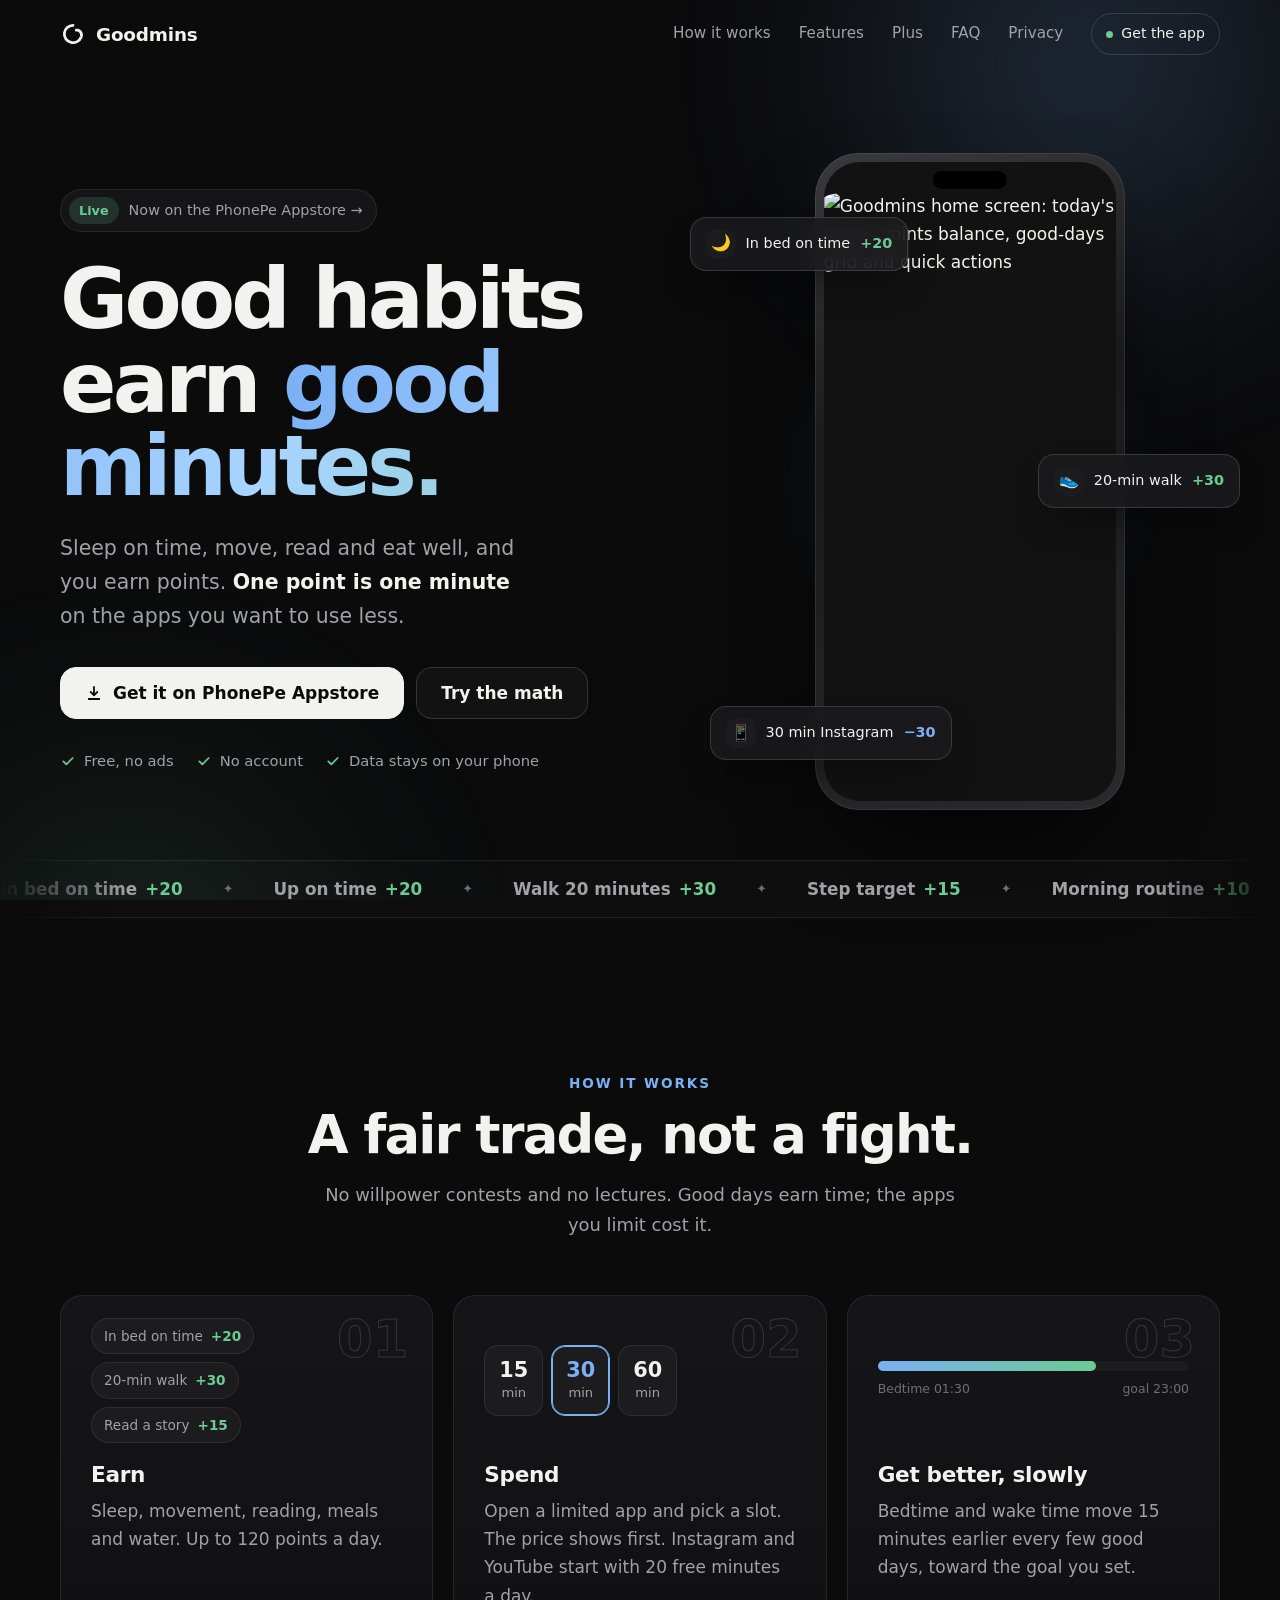
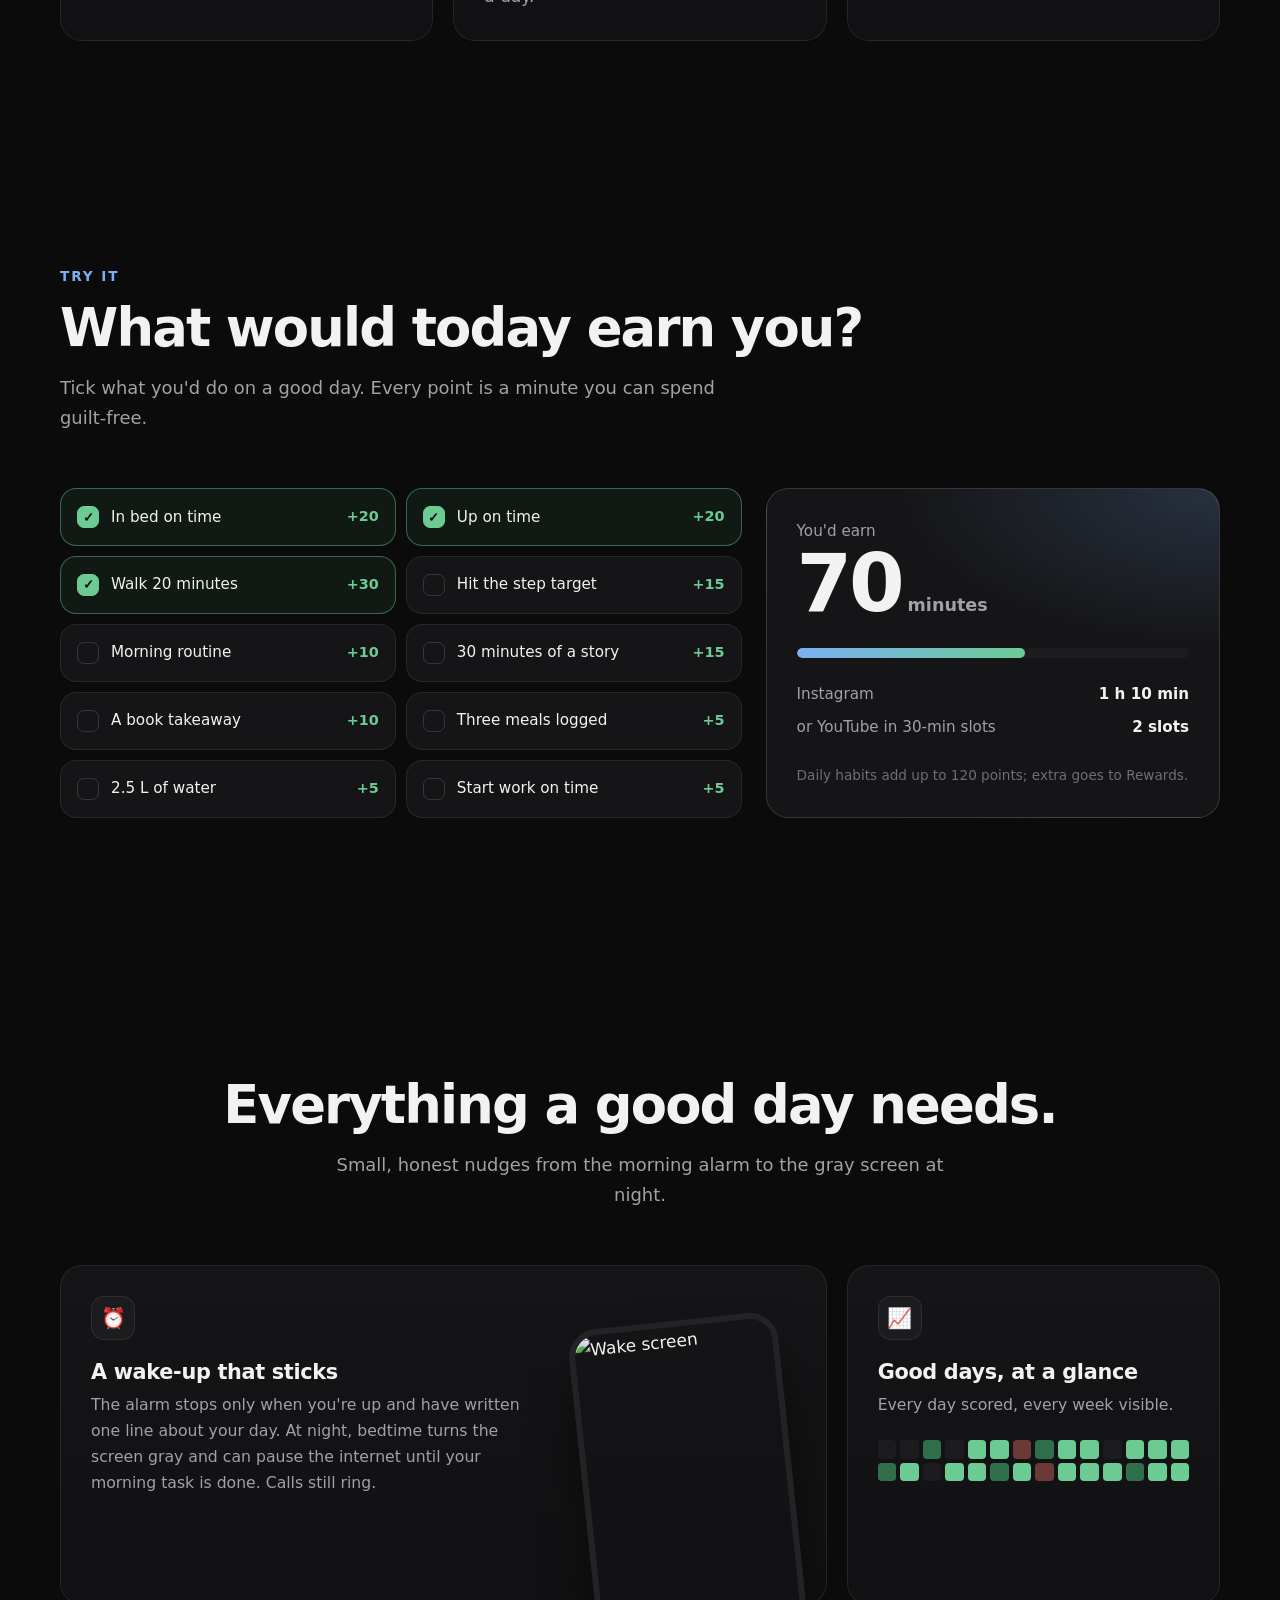
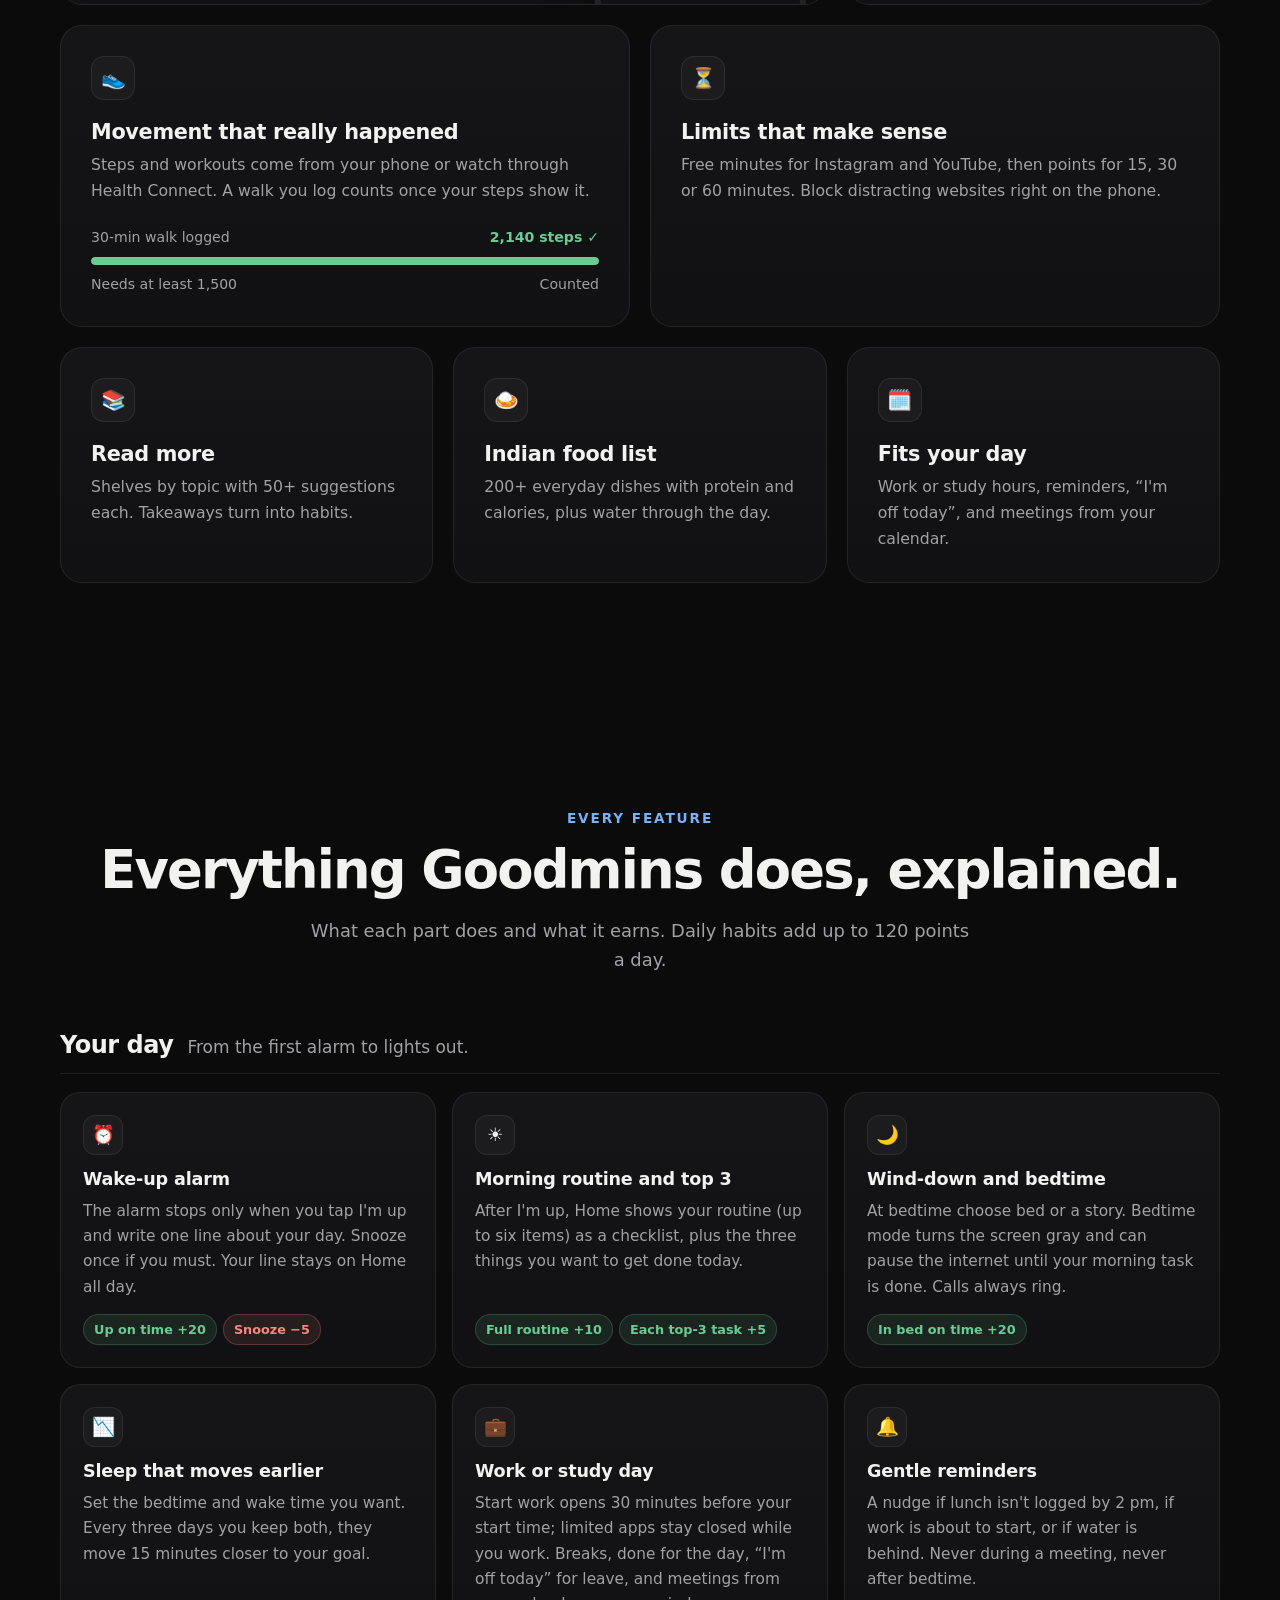
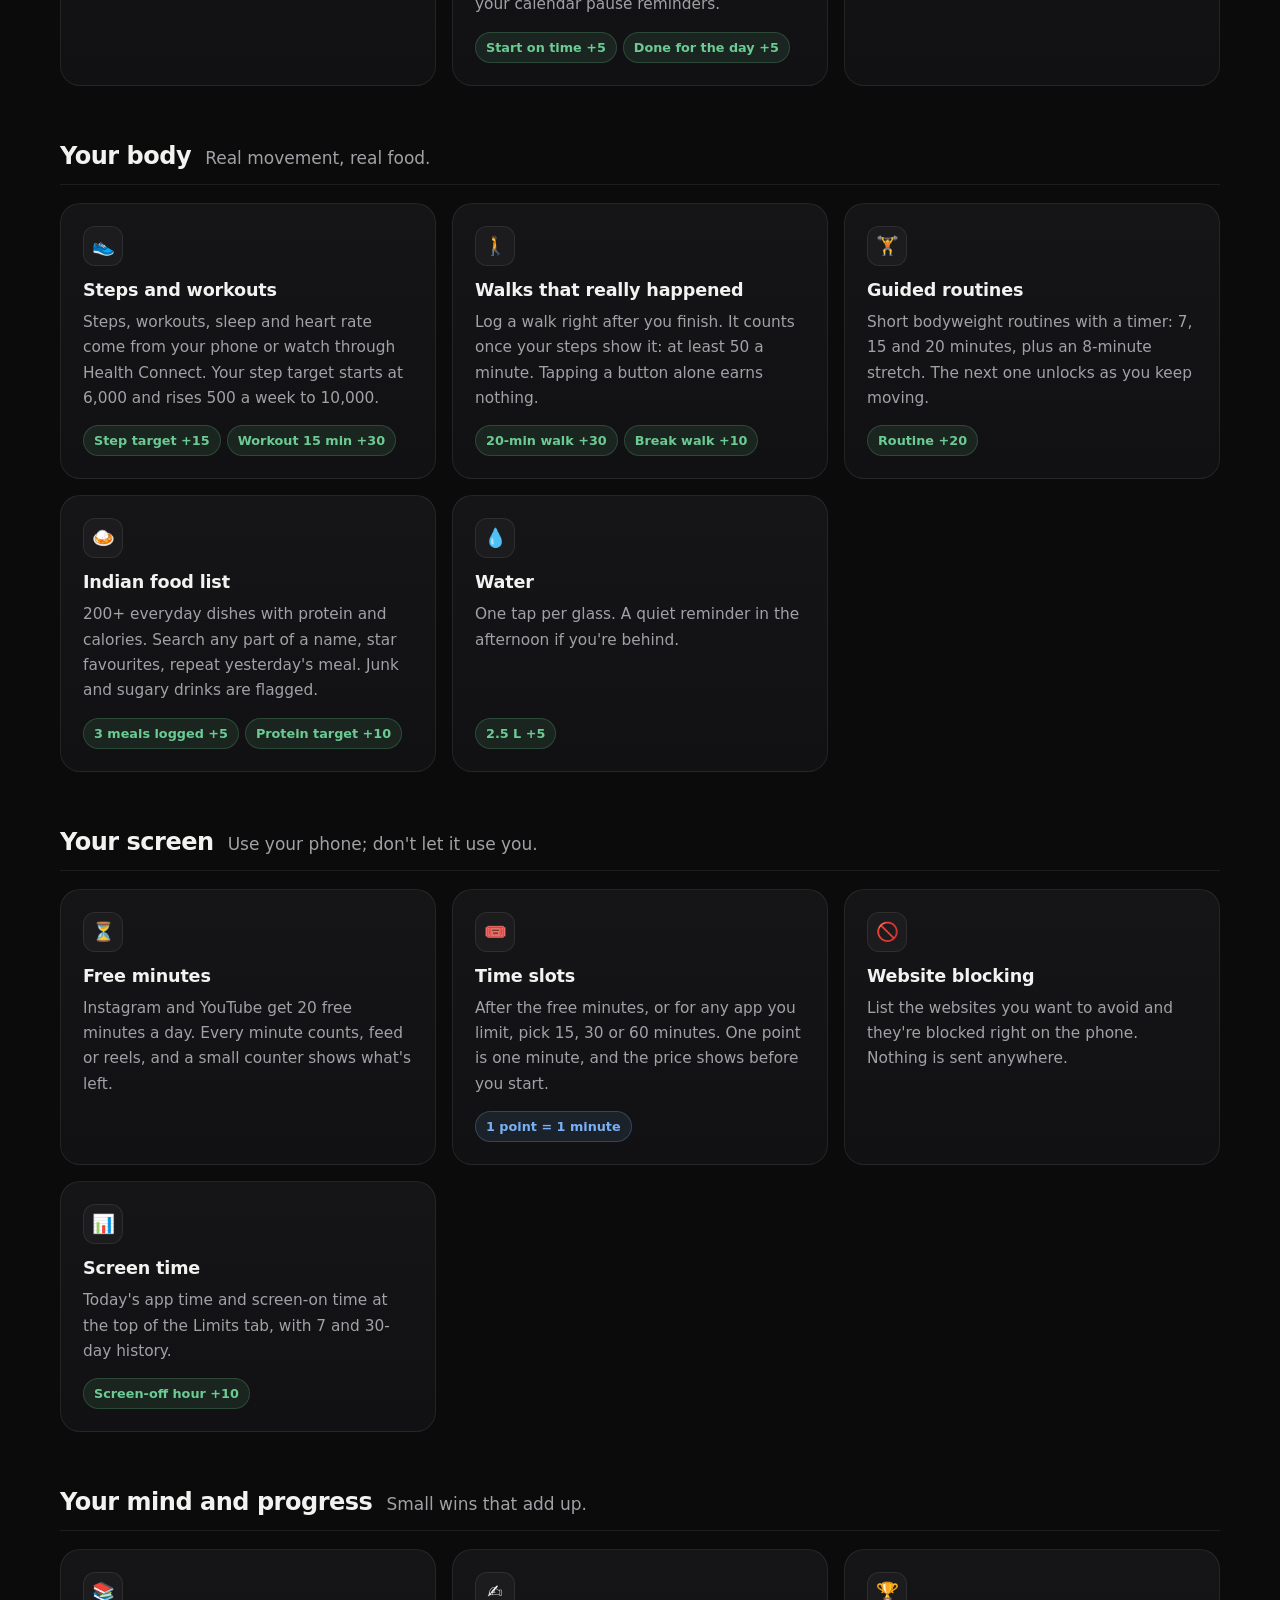
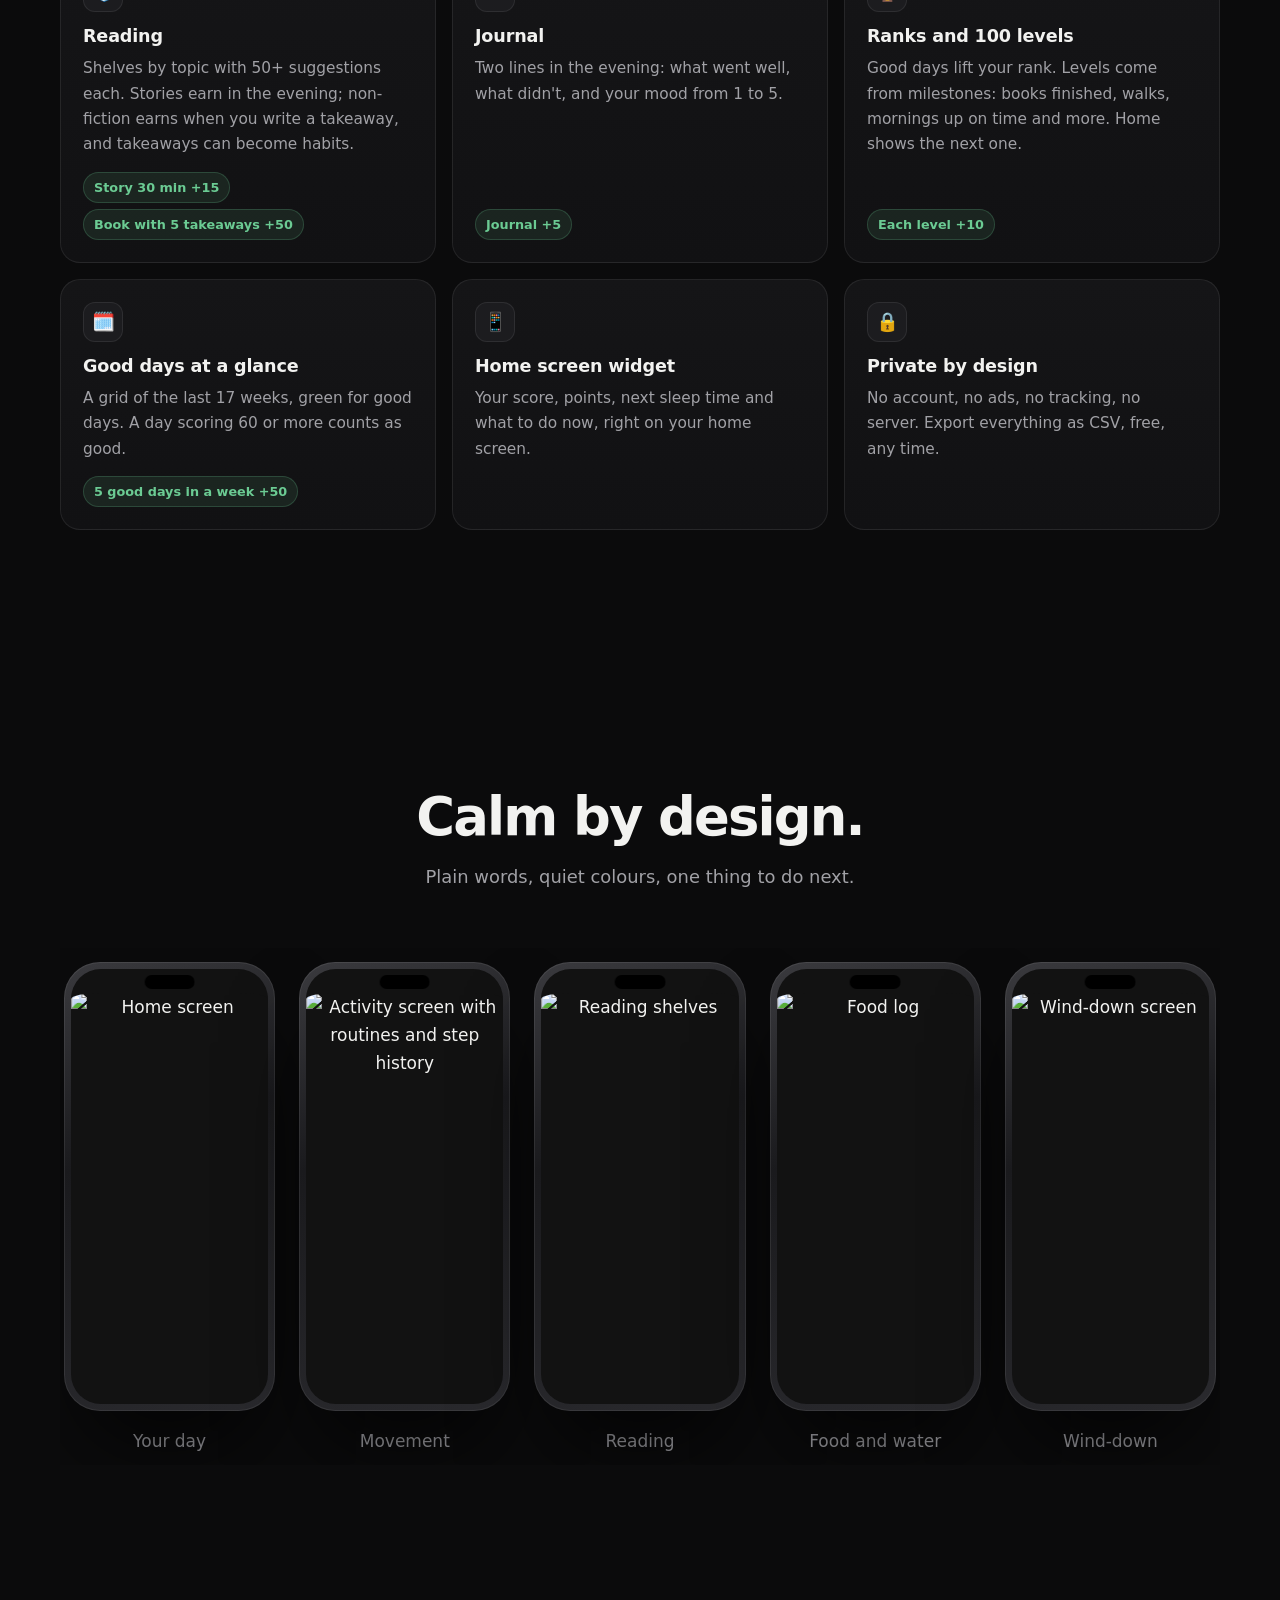
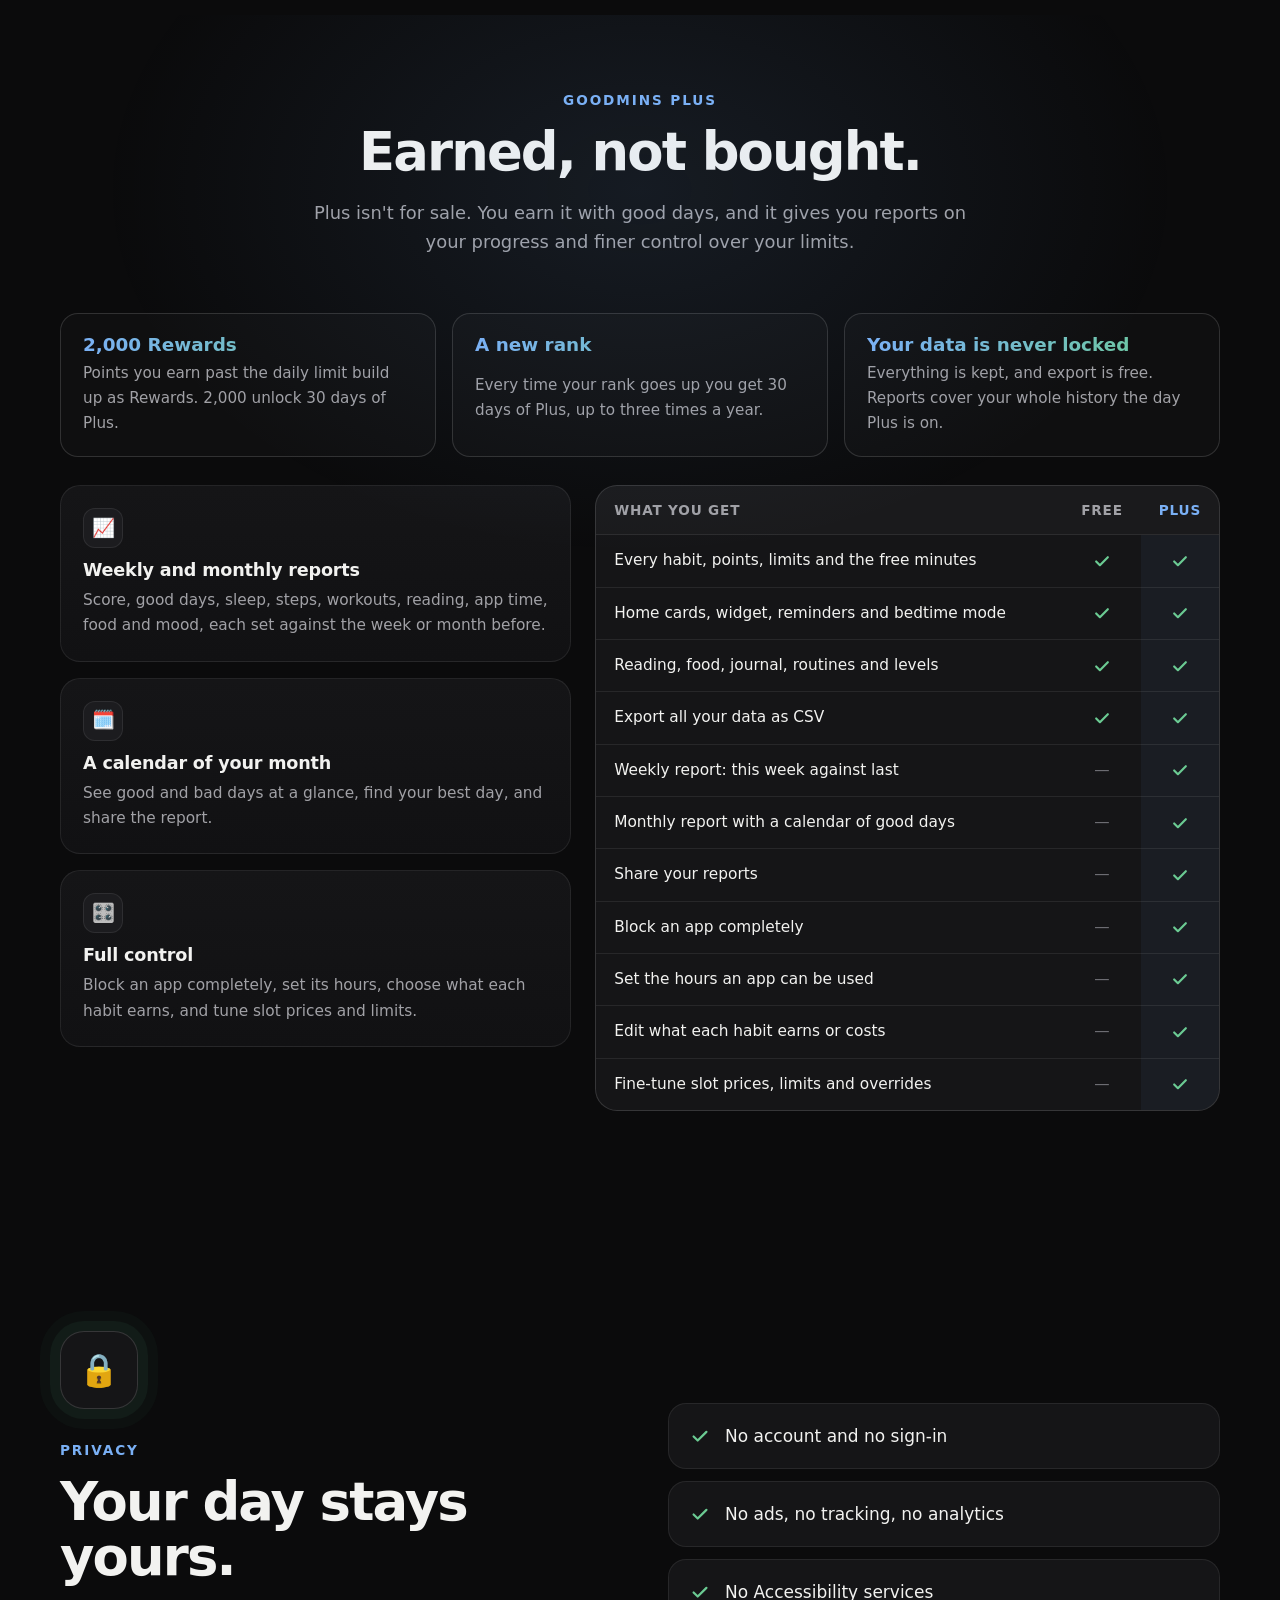
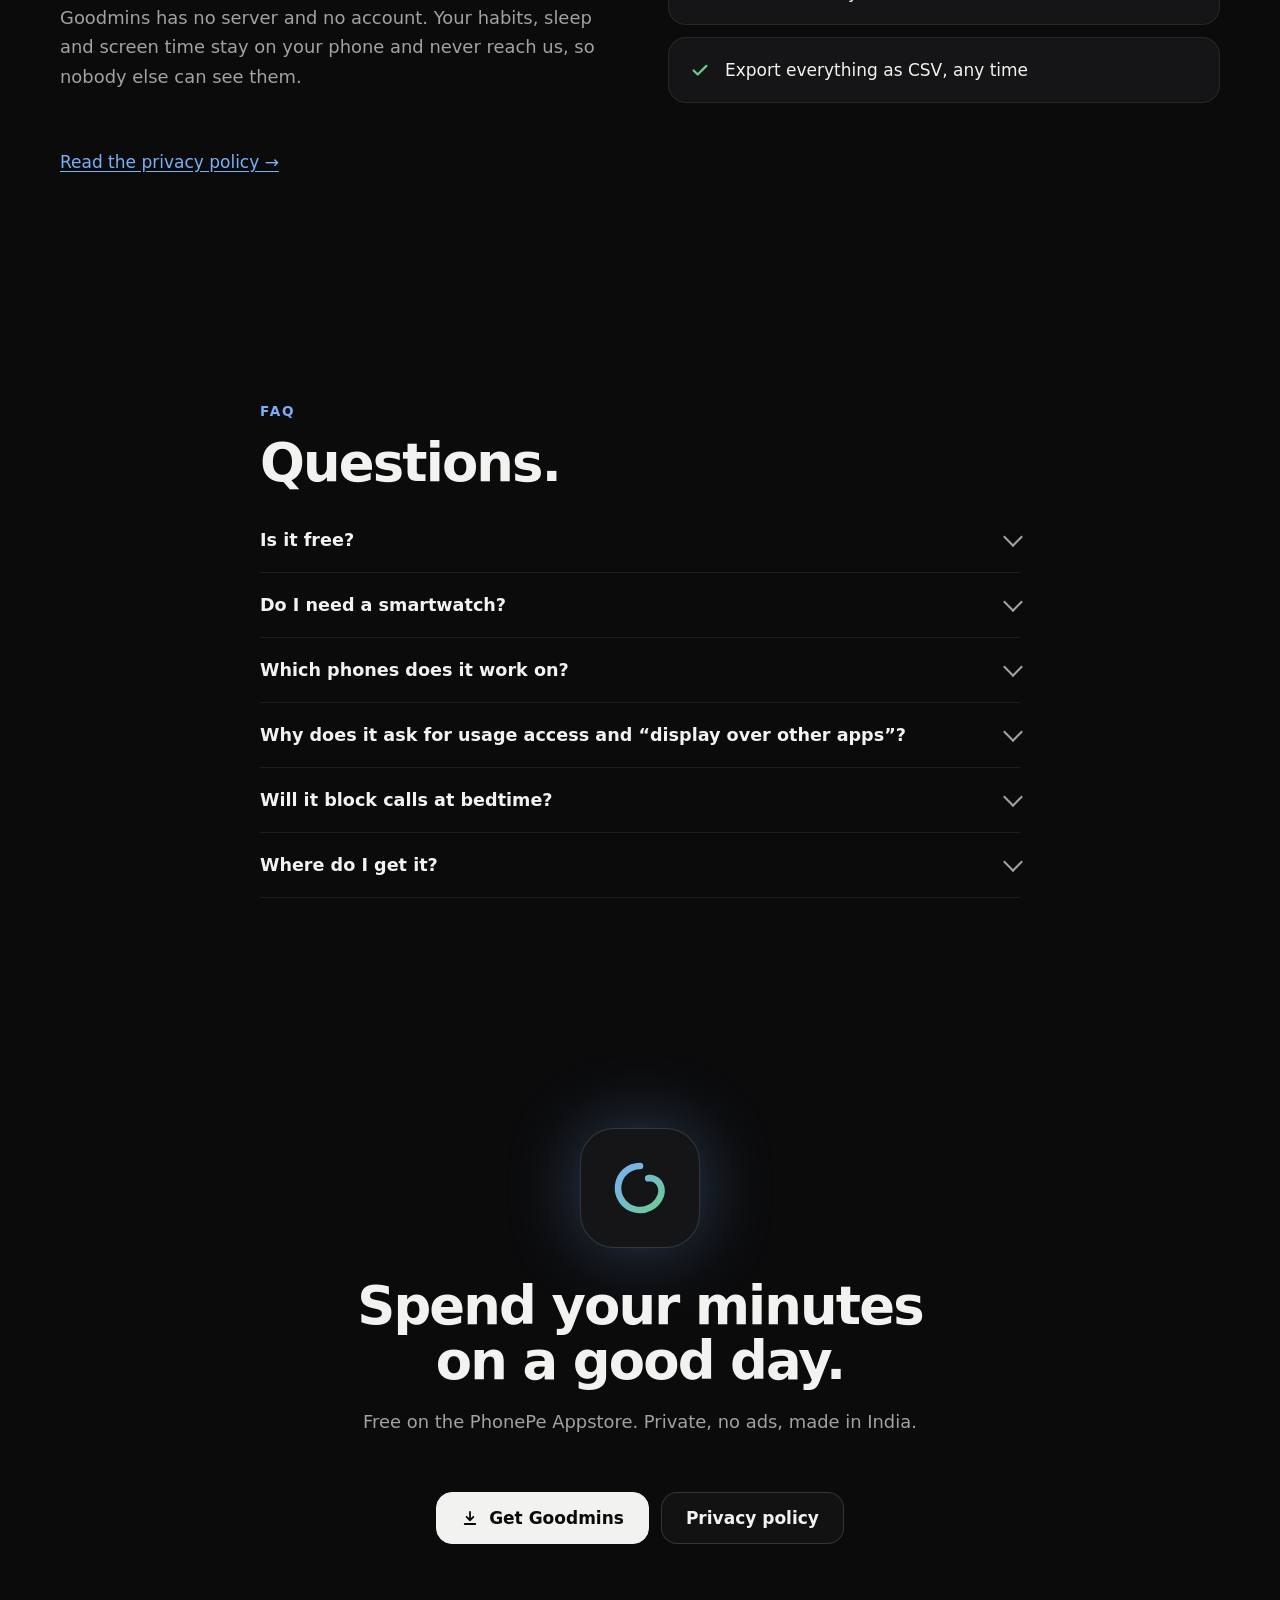
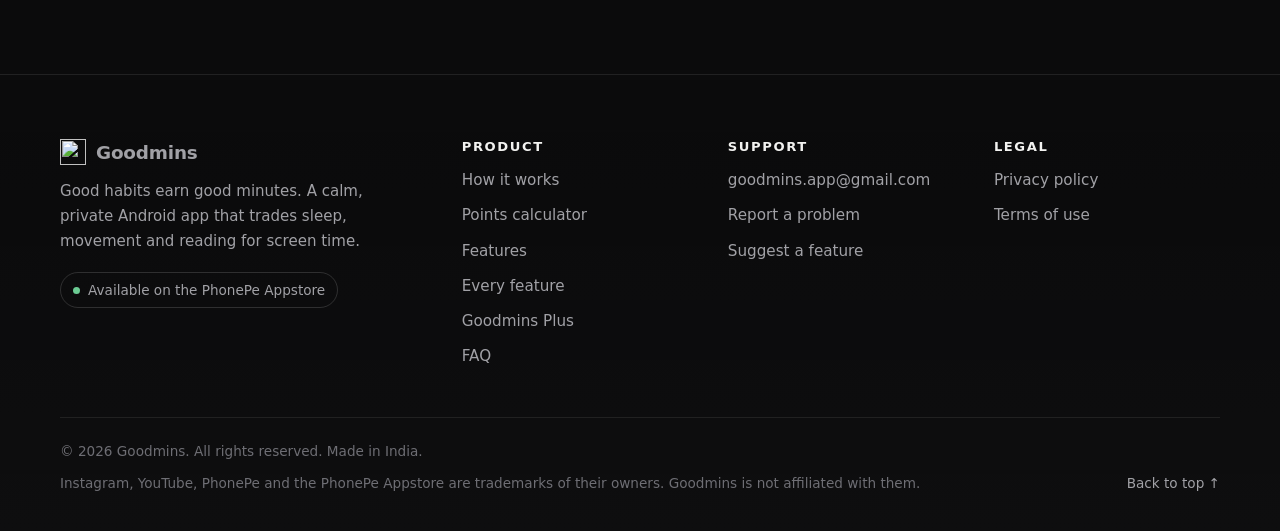
==== index.html @ e475d8b8 "Goodmins website: pages, styles, script and icons" ====
<!doctype html>
<html lang="en">
<head>
<meta charset="utf-8">
<meta name="viewport" content="width=device-width, initial-scale=1">
<title>Goodmins: good habits earn screen time</title>
<meta name="description" content="Sleep on time, move, read and eat well to earn points. One point is one minute on the apps you want to use less. Private, no ads, made in India.">
<meta name="theme-color" content="#0b0b0c">
<link rel="icon" href="favicon.svg" type="image/svg+xml">
<link rel="icon" href="icon.png" type="image/png">
<link rel="apple-touch-icon" href="icon.png">
<meta property="og:type" content="website">
<meta property="og:title" content="Goodmins: good habits earn screen time">
<meta property="og:description" content="Sleep, move, read: 1 point = 1 minute of the apps you want to use less. Private, no ads.">
<meta property="og:url" content="https://goodmins.github.io/">
<meta property="og:image" content="https://goodmins.github.io/img/og.png">
<meta name="twitter:card" content="summary_large_image">
<link rel="preload" href="fonts/inter-latin.woff2" as="font" type="font/woff2" crossorigin>
<link rel="stylesheet" href="fonts/fonts.css">
<link rel="stylesheet" href="style.css">
<script>document.documentElement.classList.add('js')</script>
</head>
<body>
<div class="aurora" aria-hidden="true"></div>

<header class="top" id="top">
  <div class="wrap">
    <a class="brand" href="./" aria-label="Goodmins home">
      <svg class="draw" width="26" height="26" viewBox="0 0 24 24" aria-hidden="true"><path d="M12,4A8,8 0 1,0 19.5175,14.7362L19.626,14.404L19.711,14.066L19.773,13.723L19.811,13.377L19.825,13.030L19.816,12.684L19.783,12.340L19.726,12.000L19.646,11.666L19.543,11.340L19.417,11.023L19.271,10.718L19.103,10.425L18.916,10.147L18.710,9.884L18.487,9.639L18.247,9.413L17.992,9.206L17.724,9.020L17.444,8.857L17.153,8.717L16.854,8.601L16.548,8.510L16.237,8.444L15.923,8.405L15.608,8.392L15.294,8.405L14.983,8.446" fill="none" stroke="currentColor" stroke-width="2.6" stroke-linecap="round" stroke-linejoin="round"/></svg>
      Goodmins
    </a>
    <nav aria-label="Sections">
      <a class="opt" href="#how">How it works</a>
      <a class="opt" href="#features">Features</a>
      <a class="opt" href="#plus">Plus</a>
      <a class="opt" href="#faq">FAQ</a>
      <a href="privacy.html">Privacy</a>
      <a class="pill" href="https://www.phonepeappstore.com/apps/productivity/goodmins/app.goodmins/?page=details&amp;id=app.goodmins" target="_blank" rel="noopener"><span class="dot"></span>Get the app</a>
    </nav>
  </div>
</header>

<main>
<section class="hero" aria-labelledby="hero-title">
  <div class="wrap">
    <div>
      <a class="badge reveal" href="https://www.phonepeappstore.com/apps/productivity/goodmins/app.goodmins/?page=details&amp;id=app.goodmins" target="_blank" rel="noopener"><b>Live</b> Now on the PhonePe Appstore →</a>
      <h1 id="hero-title" class="reveal" style="--i:1">Good habits earn <span class="grad">good minutes.</span></h1>
      <p class="lead reveal" style="--i:2">Sleep on time, move, read and eat well, and you earn points. <strong>One point is one minute</strong> on the apps you want to use less.</p>
      <div class="cta reveal" style="--i:3">
        <a class="btn primary" href="https://www.phonepeappstore.com/apps/productivity/goodmins/app.goodmins/?page=details&amp;id=app.goodmins" target="_blank" rel="noopener"><svg viewBox="0 0 24 24" width="18" height="18" fill="none" stroke="currentColor" stroke-width="2.4" stroke-linecap="round" stroke-linejoin="round" aria-hidden="true"><path d="M12 4v11m0 0l-4.5-4.5M12 15l4.5-4.5M5 20h14"/></svg>Get it on PhonePe Appstore</a>
        <a class="btn" href="#calc">Try the math</a>
      </div>
      <ul class="trust reveal" style="--i:4">
        <li><svg viewBox="0 0 24 24" fill="none" stroke="currentColor" stroke-width="2.6" stroke-linecap="round" stroke-linejoin="round" aria-hidden="true"><path d="M5 12.5l4.5 4.5L19 7.5"/></svg>Free, no ads</li>
        <li><svg viewBox="0 0 24 24" fill="none" stroke="currentColor" stroke-width="2.6" stroke-linecap="round" stroke-linejoin="round" aria-hidden="true"><path d="M5 12.5l4.5 4.5L19 7.5"/></svg>No account</li>
        <li><svg viewBox="0 0 24 24" fill="none" stroke="currentColor" stroke-width="2.6" stroke-linecap="round" stroke-linejoin="round" aria-hidden="true"><path d="M5 12.5l4.5 4.5L19 7.5"/></svg>Data stays on your phone</li>
      </ul>
    </div>
    <div class="stage reveal" style="--i:2">
      <div class="phone" id="tilt"><img src="img/home.webp" width="600" height="1251" alt="Goodmins home screen: today's score, points balance, good-days grid and quick actions" fetchpriority="high"></div>
      <div class="float f1" aria-hidden="true"><i>🌙</i>In bed on time <b class="up">+20</b></div>
      <div class="float f2" aria-hidden="true"><i>👟</i>20-min walk <b class="up">+30</b></div>
      <div class="float f3" aria-hidden="true"><i>📱</i>30 min Instagram <b class="down">−30</b></div>
    </div>
  </div>
  <div class="ticker" aria-hidden="true">
    <div class="ticker-track">
      <span>In bed on time<b>+20</b></span><span>Up on time<b>+20</b></span><span>Walk 20 minutes<b>+30</b></span><span>Step target<b>+15</b></span>
      <span>Morning routine<b>+10</b></span><span>A story before bed<b>+15</b></span><span>A takeaway from a book<b>+10</b></span><span>Three meals logged<b>+5</b></span><span>2.5 L of water<b>+5</b></span>
      <span>In bed on time<b>+20</b></span><span>Up on time<b>+20</b></span><span>Walk 20 minutes<b>+30</b></span><span>Step target<b>+15</b></span>
      <span>Morning routine<b>+10</b></span><span>A story before bed<b>+15</b></span><span>A takeaway from a book<b>+10</b></span><span>Three meals logged<b>+5</b></span><span>2.5 L of water<b>+5</b></span>
    </div>
  </div>
</section>

<section id="how" aria-labelledby="how-title">
  <div class="wrap">
    <div class="center">
      <span class="kicker reveal">How it works</span>
      <h2 id="how-title" class="reveal" style="--i:1">A fair trade, not a fight.</h2>
      <p class="sub reveal" style="--i:2">No willpower contests and no lectures. Good days earn time; the apps you limit cost it.</p>
    </div>
    <div class="steps">
      <article class="card reveal" style="--i:0">
        <span class="n">01</span>
        <div class="mini"><div class="chips"><span class="chip">In bed on time <b>+20</b></span><span class="chip">20-min walk <b>+30</b></span><span class="chip">Read a story <b>+15</b></span></div></div>
        <h3>Earn</h3><p>Sleep, movement, reading, meals and water. Up to 120 points a day.</p>
      </article>
      <article class="card reveal" style="--i:1">
        <span class="n">02</span>
        <div class="mini"><div class="slots"><div class="slot"><b>15</b>min</div><div class="slot on"><b>30</b>min</div><div class="slot"><b>60</b>min</div></div></div>
        <h3>Spend</h3><p>Open a limited app and pick a slot. The price shows first. Instagram and YouTube start with 20 free minutes a day.</p>
      </article>
      <article class="card reveal" style="--i:2">
        <span class="n">03</span>
        <div class="mini"><div class="timeline"><div class="bar"><i></i></div><div class="row"><span>Bedtime 01:30</span><span>goal 23:00</span></div></div></div>
        <h3>Get better, slowly</h3><p>Bedtime and wake time move 15 minutes earlier every few good days, toward the goal you set.</p>
      </article>
    </div>
  </div>
</section>

<section id="calc" aria-labelledby="calc-title">
  <div class="wrap">
    <span class="kicker reveal">Try it</span>
    <h2 id="calc-title" class="reveal" style="--i:1">What would today earn you?</h2>
    <p class="sub reveal" style="--i:2">Tick what you'd do on a good day. Every point is a minute you can spend guilt-free.</p>
    <div class="calc">
      <div class="habits reveal" id="habits">
        <label class="habit"><input type="checkbox" value="20" checked><span>In bed on time</span><em>+20</em></label>
        <label class="habit"><input type="checkbox" value="20" checked><span>Up on time</span><em>+20</em></label>
        <label class="habit"><input type="checkbox" value="30" checked><span>Walk 20 minutes</span><em>+30</em></label>
        <label class="habit"><input type="checkbox" value="15"><span>Hit the step target</span><em>+15</em></label>
        <label class="habit"><input type="checkbox" value="10"><span>Morning routine</span><em>+10</em></label>
        <label class="habit"><input type="checkbox" value="15"><span>30 minutes of a story</span><em>+15</em></label>
        <label class="habit"><input type="checkbox" value="10"><span>A book takeaway</span><em>+10</em></label>
        <label class="habit"><input type="checkbox" value="5"><span>Three meals logged</span><em>+5</em></label>
        <label class="habit"><input type="checkbox" value="5"><span>2.5 L of water</span><em>+5</em></label>
        <label class="habit"><input type="checkbox" value="5"><span>Start work on time</span><em>+5</em></label>
      </div>
      <div class="result reveal" style="--i:1" aria-live="polite">
        <div>
          <div class="label">You'd earn</div>
          <div class="big"><span id="pts">70</span><small>minutes</small></div>
        </div>
        <div class="meter" aria-hidden="true"><i id="meter"></i></div>
        <div class="spend">
          <div><span>Instagram</span><b id="s1">1 h 10 min</b></div>
          <div><span>or YouTube in 30-min slots</span><b id="s2">2 slots</b></div>
        </div>
        <p class="note" id="cap">Daily habits add up to 120 points; extra goes to Rewards.</p>
      </div>
    </div>
  </div>
</section>

<section id="features" aria-labelledby="features-title">
  <div class="wrap">
    <div class="center">
      <span class="kicker reveal">Features</span>
      <h2 id="features-title" class="reveal" style="--i:1">Everything a good day needs.</h2>
      <p class="sub reveal" style="--i:2">Small, honest nudges from the morning alarm to the gray screen at night.</p>
    </div>
    <div class="bento">
      <article class="tile xl has-shot reveal">
        <div class="icon" aria-hidden="true">⏰</div>
        <h3>A wake-up that sticks</h3>
        <p>The alarm stops only when you're up and have written one line about your day. At night, bedtime turns the screen gray and can pause the internet until your morning task is done. Calls still ring.</p>
        <img class="shot" src="img/wake.webp" width="600" height="1251" loading="lazy" alt="Wake screen">
      </article>
      <article class="tile half reveal" style="--i:1">
        <div class="icon" aria-hidden="true">📈</div>
        <h3>Good days, at a glance</h3>
        <p>Every day scored, every week visible.</p>
        <div class="grid7" aria-hidden="true">
          <i></i><i></i><i class="g"></i><i></i><i class="G"></i><i class="G"></i><i class="r"></i><i class="g"></i><i class="G"></i><i class="G"></i><i></i><i class="G"></i><i class="G"></i><i class="G"></i>
          <i class="g"></i><i class="G"></i><i></i><i class="G"></i><i class="G"></i><i class="g"></i><i class="G"></i><i class="r"></i><i class="G"></i><i class="G"></i><i class="G"></i><i class="g"></i><i class="G"></i><i class="G"></i>
        </div>
      </article>
      <article class="tile wide reveal">
        <div class="icon" aria-hidden="true">👟</div>
        <h3>Movement that really happened</h3>
        <p>Steps and workouts come from your phone or watch through Health Connect. A walk you log counts once your steps show it.</p>
        <div class="walk" aria-hidden="true">
          <div class="row"><span>30-min walk logged</span><b>2,140 steps ✓</b></div>
          <div class="track"><i></i></div>
          <div class="row"><span>Needs at least 1,500</span><span>Counted</span></div>
        </div>
      </article>
      <article class="tile wide reveal" style="--i:1">
        <div class="icon" aria-hidden="true">⏳</div>
        <h3>Limits that make sense</h3>
        <p>Free minutes for Instagram and YouTube, then points for 15, 30 or 60 minutes. Block distracting websites right on the phone.</p>
      </article>
      <article class="tile reveal">
        <div class="icon" aria-hidden="true">📚</div>
        <h3>Read more</h3>
        <p>Shelves by topic with 50+ suggestions each. Takeaways turn into habits.</p>
      </article>
      <article class="tile reveal" style="--i:1">
        <div class="icon" aria-hidden="true">🍛</div>
        <h3>Indian food list</h3>
        <p>200+ everyday dishes with protein and calories, plus water through the day.</p>
      </article>
      <article class="tile reveal" style="--i:2">
        <div class="icon" aria-hidden="true">🗓️</div>
        <h3>Fits your day</h3>
        <p>Work or study hours, reminders, “I'm off today”, and meetings from your calendar.</p>
      </article>
    </div>
  </div>
</section>

<section id="all-features" aria-labelledby="allf-title">
  <div class="wrap">
    <div class="center">
      <span class="kicker reveal">Every feature</span>
      <h2 id="allf-title" class="reveal" style="--i:1">Everything Goodmins does, explained.</h2>
      <p class="sub reveal" style="--i:2">What each part does and what it earns. Daily habits add up to 120 points a day.</p>
    </div>
    <div class="fgroup">
      <div class="fgroup-head reveal"><h3>Your day</h3><p>From the first alarm to lights out.</p></div>
      <div class="fgrid">
        <article class="fcard reveal"><div class="ficon" aria-hidden="true">⏰</div><h4>Wake-up alarm</h4><p>The alarm stops only when you tap I'm up and write one line about your day. Snooze once if you must. Your line stays on Home all day.</p><div class="earns"><span class="earn">Up on time +20</span><span class="earn cost">Snooze −5</span></div></article>
        <article class="fcard reveal"><div class="ficon" aria-hidden="true">☀️</div><h4>Morning routine and top 3</h4><p>After I'm up, Home shows your routine (up to six items) as a checklist, plus the three things you want to get done today.</p><div class="earns"><span class="earn">Full routine +10</span><span class="earn">Each top-3 task +5</span></div></article>
        <article class="fcard reveal"><div class="ficon" aria-hidden="true">🌙</div><h4>Wind-down and bedtime</h4><p>At bedtime choose bed or a story. Bedtime mode turns the screen gray and can pause the internet until your morning task is done. Calls always ring.</p><div class="earns"><span class="earn">In bed on time +20</span></div></article>
        <article class="fcard reveal"><div class="ficon" aria-hidden="true">📉</div><h4>Sleep that moves earlier</h4><p>Set the bedtime and wake time you want. Every three days you keep both, they move 15 minutes closer to your goal.</p></article>
        <article class="fcard reveal"><div class="ficon" aria-hidden="true">💼</div><h4>Work or study day</h4><p>Start work opens 30 minutes before your start time; limited apps stay closed while you work. Breaks, done for the day, “I'm off today” for leave, and meetings from your calendar pause reminders.</p><div class="earns"><span class="earn">Start on time +5</span><span class="earn">Done for the day +5</span></div></article>
        <article class="fcard reveal"><div class="ficon" aria-hidden="true">🔔</div><h4>Gentle reminders</h4><p>A nudge if lunch isn't logged by 2 pm, if work is about to start, or if water is behind. Never during a meeting, never after bedtime.</p></article>
      </div>
    </div>
    <div class="fgroup">
      <div class="fgroup-head reveal"><h3>Your body</h3><p>Real movement, real food.</p></div>
      <div class="fgrid">
        <article class="fcard reveal"><div class="ficon" aria-hidden="true">👟</div><h4>Steps and workouts</h4><p>Steps, workouts, sleep and heart rate come from your phone or watch through Health Connect. Your step target starts at 6,000 and rises 500 a week to 10,000.</p><div class="earns"><span class="earn">Step target +15</span><span class="earn">Workout 15 min +30</span></div></article>
        <article class="fcard reveal"><div class="ficon" aria-hidden="true">🚶</div><h4>Walks that really happened</h4><p>Log a walk right after you finish. It counts once your steps show it: at least 50 a minute. Tapping a button alone earns nothing.</p><div class="earns"><span class="earn">20-min walk +30</span><span class="earn">Break walk +10</span></div></article>
        <article class="fcard reveal"><div class="ficon" aria-hidden="true">🏋️</div><h4>Guided routines</h4><p>Short bodyweight routines with a timer: 7, 15 and 20 minutes, plus an 8-minute stretch. The next one unlocks as you keep moving.</p><div class="earns"><span class="earn">Routine +20</span></div></article>
        <article class="fcard reveal"><div class="ficon" aria-hidden="true">🍛</div><h4>Indian food list</h4><p>200+ everyday dishes with protein and calories. Search any part of a name, star favourites, repeat yesterday's meal. Junk and sugary drinks are flagged.</p><div class="earns"><span class="earn">3 meals logged +5</span><span class="earn">Protein target +10</span></div></article>
        <article class="fcard reveal"><div class="ficon" aria-hidden="true">💧</div><h4>Water</h4><p>One tap per glass. A quiet reminder in the afternoon if you're behind.</p><div class="earns"><span class="earn">2.5 L +5</span></div></article>
      </div>
    </div>
    <div class="fgroup">
      <div class="fgroup-head reveal"><h3>Your screen</h3><p>Use your phone; don't let it use you.</p></div>
      <div class="fgrid">
        <article class="fcard reveal"><div class="ficon" aria-hidden="true">⏳</div><h4>Free minutes</h4><p>Instagram and YouTube get 20 free minutes a day. Every minute counts, feed or reels, and a small counter shows what's left.</p></article>
        <article class="fcard reveal"><div class="ficon" aria-hidden="true">🎟️</div><h4>Time slots</h4><p>After the free minutes, or for any app you limit, pick 15, 30 or 60 minutes. One point is one minute, and the price shows before you start.</p><div class="earns"><span class="earn info">1 point = 1 minute</span></div></article>
        <article class="fcard reveal"><div class="ficon" aria-hidden="true">🚫</div><h4>Website blocking</h4><p>List the websites you want to avoid and they're blocked right on the phone. Nothing is sent anywhere.</p></article>
        <article class="fcard reveal"><div class="ficon" aria-hidden="true">📊</div><h4>Screen time</h4><p>Today's app time and screen-on time at the top of the Limits tab, with 7 and 30-day history.</p><div class="earns"><span class="earn">Screen-off hour +10</span></div></article>
      </div>
    </div>
    <div class="fgroup">
      <div class="fgroup-head reveal"><h3>Your mind and progress</h3><p>Small wins that add up.</p></div>
      <div class="fgrid">
        <article class="fcard reveal"><div class="ficon" aria-hidden="true">📚</div><h4>Reading</h4><p>Shelves by topic with 50+ suggestions each. Stories earn in the evening; non-fiction earns when you write a takeaway, and takeaways can become habits.</p><div class="earns"><span class="earn">Story 30 min +15</span><span class="earn">Book with 5 takeaways +50</span></div></article>
        <article class="fcard reveal"><div class="ficon" aria-hidden="true">✍️</div><h4>Journal</h4><p>Two lines in the evening: what went well, what didn't, and your mood from 1 to 5.</p><div class="earns"><span class="earn">Journal +5</span></div></article>
        <article class="fcard reveal"><div class="ficon" aria-hidden="true">🏆</div><h4>Ranks and 100 levels</h4><p>Good days lift your rank. Levels come from milestones: books finished, walks, mornings up on time and more. Home shows the next one.</p><div class="earns"><span class="earn">Each level +10</span></div></article>
        <article class="fcard reveal"><div class="ficon" aria-hidden="true">🗓️</div><h4>Good days at a glance</h4><p>A grid of the last 17 weeks, green for good days. A day scoring 60 or more counts as good.</p><div class="earns"><span class="earn">5 good days in a week +50</span></div></article>
        <article class="fcard reveal"><div class="ficon" aria-hidden="true">📱</div><h4>Home screen widget</h4><p>Your score, points, next sleep time and what to do now, right on your home screen.</p></article>
        <article class="fcard reveal"><div class="ficon" aria-hidden="true">🔒</div><h4>Private by design</h4><p>No account, no ads, no tracking, no server. Export everything as CSV, free, any time.</p></article>
      </div>
    </div>
  </div>
</section>

<section aria-labelledby="screens-title">
  <div class="wrap">
    <div class="center">
      <span class="kicker reveal">Inside the app</span>
      <h2 id="screens-title" class="reveal" style="--i:1">Calm by design.</h2>
      <p class="sub reveal" style="--i:2">Plain words, quiet colours, one thing to do next.</p>
    </div>
    <div class="gallery reveal" tabindex="0" aria-label="App screens, scroll sideways">
      <figure><div class="phone"><img src="img/home.webp" width="600" height="1251" loading="lazy" alt="Home screen"></div><figcaption>Your day</figcaption></figure>
      <figure><div class="phone"><img src="img/activity.webp" width="600" height="1251" loading="lazy" alt="Activity screen with routines and step history"></div><figcaption>Movement</figcaption></figure>
      <figure><div class="phone"><img src="img/reading.webp" width="600" height="1251" loading="lazy" alt="Reading shelves"></div><figcaption>Reading</figcaption></figure>
      <figure><div class="phone"><img src="img/food.webp" width="600" height="1251" loading="lazy" alt="Food log"></div><figcaption>Food and water</figcaption></figure>
      <figure><div class="phone"><img src="img/night.webp" width="600" height="1251" loading="lazy" alt="Wind-down screen"></div><figcaption>Wind-down</figcaption></figure>
    </div>
    <div class="gallery-nav" hidden>
      <button class="arrow" type="button" data-dir="-1" aria-label="Previous screens"><svg viewBox="0 0 24 24" fill="none" stroke="currentColor" stroke-width="2.4" stroke-linecap="round" stroke-linejoin="round" aria-hidden="true"><path d="M15 5l-7 7 7 7"/></svg></button>
      <button class="arrow" type="button" data-dir="1" aria-label="Next screens"><svg viewBox="0 0 24 24" fill="none" stroke="currentColor" stroke-width="2.4" stroke-linecap="round" stroke-linejoin="round" aria-hidden="true"><path d="M9 5l7 7-7 7"/></svg></button>
    </div>
  </div>
</section>

<section id="plus" aria-labelledby="plus-title">
  <div class="wrap">
    <div class="center">
      <span class="kicker reveal">Goodmins Plus</span>
      <h2 id="plus-title" class="reveal" style="--i:1">Earned, not bought.</h2>
      <p class="sub reveal" style="--i:2">Plus isn't for sale. You earn it with good days, and it gives you reports on your progress and finer control over your limits.</p>
    </div>
    <div class="plus-ways">
      <div class="way reveal"><b>2,000 Rewards</b><span>Points you earn past the daily limit build up as Rewards. 2,000 unlock 30 days of Plus.</span></div>
      <div class="way reveal" style="--i:1"><b>A new rank</b><span>Every time your rank goes up you get 30 days of Plus, up to three times a year.</span></div>
      <div class="way reveal" style="--i:2"><b>Your data is never locked</b><span>Everything is kept, and export is free. Reports cover your whole history the day Plus is on.</span></div>
    </div>
    <div class="plus-grid">
      <div class="plus-benefits">
        <article class="pb reveal"><div class="ficon" aria-hidden="true">📈</div><h4>Weekly and monthly reports</h4><p>Score, good days, sleep, steps, workouts, reading, app time, food and mood, each set against the week or month before.</p></article>
        <article class="pb reveal" style="--i:1"><div class="ficon" aria-hidden="true">🗓️</div><h4>A calendar of your month</h4><p>See good and bad days at a glance, find your best day, and share the report.</p></article>
        <article class="pb reveal" style="--i:2"><div class="ficon" aria-hidden="true">🎛️</div><h4>Full control</h4><p>Block an app completely, set its hours, choose what each habit earns, and tune slot prices and limits.</p></article>
      </div>
      <div class="compare reveal" style="--i:1">
        <table>
          <thead><tr><th>What you get</th><th>Free</th><th>Plus</th></tr></thead>
          <tbody>
          <tr><td>Every habit, points, limits and the free minutes</td><td><svg viewBox="0 0 24 24" class="yes" aria-label="Included"><path d="M5 12.5l4.5 4.5L19 7.5"/></svg></td><td><svg viewBox="0 0 24 24" class="yes" aria-label="Included"><path d="M5 12.5l4.5 4.5L19 7.5"/></svg></td></tr>
          <tr><td>Home cards, widget, reminders and bedtime mode</td><td><svg viewBox="0 0 24 24" class="yes" aria-label="Included"><path d="M5 12.5l4.5 4.5L19 7.5"/></svg></td><td><svg viewBox="0 0 24 24" class="yes" aria-label="Included"><path d="M5 12.5l4.5 4.5L19 7.5"/></svg></td></tr>
          <tr><td>Reading, food, journal, routines and levels</td><td><svg viewBox="0 0 24 24" class="yes" aria-label="Included"><path d="M5 12.5l4.5 4.5L19 7.5"/></svg></td><td><svg viewBox="0 0 24 24" class="yes" aria-label="Included"><path d="M5 12.5l4.5 4.5L19 7.5"/></svg></td></tr>
          <tr><td>Export all your data as CSV</td><td><svg viewBox="0 0 24 24" class="yes" aria-label="Included"><path d="M5 12.5l4.5 4.5L19 7.5"/></svg></td><td><svg viewBox="0 0 24 24" class="yes" aria-label="Included"><path d="M5 12.5l4.5 4.5L19 7.5"/></svg></td></tr>
          <tr><td>Weekly report: this week against last</td><td><span class="no" aria-label="Not included">—</span></td><td><svg viewBox="0 0 24 24" class="yes" aria-label="Included"><path d="M5 12.5l4.5 4.5L19 7.5"/></svg></td></tr>
          <tr><td>Monthly report with a calendar of good days</td><td><span class="no" aria-label="Not included">—</span></td><td><svg viewBox="0 0 24 24" class="yes" aria-label="Included"><path d="M5 12.5l4.5 4.5L19 7.5"/></svg></td></tr>
          <tr><td>Share your reports</td><td><span class="no" aria-label="Not included">—</span></td><td><svg viewBox="0 0 24 24" class="yes" aria-label="Included"><path d="M5 12.5l4.5 4.5L19 7.5"/></svg></td></tr>
          <tr><td>Block an app completely</td><td><span class="no" aria-label="Not included">—</span></td><td><svg viewBox="0 0 24 24" class="yes" aria-label="Included"><path d="M5 12.5l4.5 4.5L19 7.5"/></svg></td></tr>
          <tr><td>Set the hours an app can be used</td><td><span class="no" aria-label="Not included">—</span></td><td><svg viewBox="0 0 24 24" class="yes" aria-label="Included"><path d="M5 12.5l4.5 4.5L19 7.5"/></svg></td></tr>
          <tr><td>Edit what each habit earns or costs</td><td><span class="no" aria-label="Not included">—</span></td><td><svg viewBox="0 0 24 24" class="yes" aria-label="Included"><path d="M5 12.5l4.5 4.5L19 7.5"/></svg></td></tr>
          <tr><td>Fine-tune slot prices, limits and overrides</td><td><span class="no" aria-label="Not included">—</span></td><td><svg viewBox="0 0 24 24" class="yes" aria-label="Included"><path d="M5 12.5l4.5 4.5L19 7.5"/></svg></td></tr>
          </tbody>
        </table>
      </div>
    </div>
  </div>
</section>

<section aria-labelledby="private-title">
  <div class="wrap private">
    <div>
      <div class="lock reveal" aria-hidden="true">🔒</div>
      <span class="kicker reveal">Privacy</span>
      <h2 id="private-title" class="reveal" style="--i:1">Your day stays yours.</h2>
      <p class="sub reveal" style="--i:2">Goodmins has no server and no account. Your habits, sleep and screen time stay on your phone and never reach us, so nobody else can see them.</p>
      <a class="reveal" style="--i:3" href="privacy.html">Read the privacy policy →</a>
    </div>
    <ul class="checks">
      <li class="reveal"><svg viewBox="0 0 24 24" fill="none" stroke="currentColor" stroke-width="2.4" stroke-linecap="round" stroke-linejoin="round" aria-hidden="true"><path d="M5 12.5l4.5 4.5L19 7.5"/></svg>No account and no sign-in</li>
      <li class="reveal" style="--i:1"><svg viewBox="0 0 24 24" fill="none" stroke="currentColor" stroke-width="2.4" stroke-linecap="round" stroke-linejoin="round" aria-hidden="true"><path d="M5 12.5l4.5 4.5L19 7.5"/></svg>No ads, no tracking, no analytics</li>
      <li class="reveal" style="--i:2"><svg viewBox="0 0 24 24" fill="none" stroke="currentColor" stroke-width="2.4" stroke-linecap="round" stroke-linejoin="round" aria-hidden="true"><path d="M5 12.5l4.5 4.5L19 7.5"/></svg>No Accessibility services</li>
      <li class="reveal" style="--i:3"><svg viewBox="0 0 24 24" fill="none" stroke="currentColor" stroke-width="2.4" stroke-linecap="round" stroke-linejoin="round" aria-hidden="true"><path d="M5 12.5l4.5 4.5L19 7.5"/></svg>Export everything as CSV, any time</li>
    </ul>
  </div>
</section>

<section id="faq" aria-labelledby="faq-title">
  <div class="narrow">
    <span class="kicker reveal">FAQ</span>
    <h2 id="faq-title" class="reveal" style="--i:1">Questions.</h2>
    <div class="faq reveal" style="--i:2">
      <details><summary>Is it free?</summary><p>Yes. No ads and no in-app purchases. Extra controls (Plus) are earned with Rewards points from good days.</p></details>
      <details><summary>Do I need a smartwatch?</summary><p>No. Your phone counts steps, and you can log a walk or workout by hand. A watch that syncs to Health Connect (for example through Mi Fitness or Fitbit) adds heart rate and more accurate steps.</p></details>
      <details><summary>Which phones does it work on?</summary><p>Android 10 or newer. Some phone makers stop apps in the background to save battery; the app shows how to allow it.</p></details>
      <details><summary>Why does it ask for usage access and “display over other apps”?</summary><p>Usage access tells Goodmins which app is open so a limited app can cost points. Display over other apps shows the price screen and the wake and bedtime screens. Both stay on your phone.</p></details>
      <details><summary>Will it block calls at bedtime?</summary><p>No. Do Not Disturb stays off. Bedtime only turns the screen gray and, if you choose, pauses the internet until your morning task is done.</p></details>
      <details id="faq-get"><summary>Where do I get it?</summary><p>Goodmins is free on the <a href="https://www.phonepeappstore.com/apps/productivity/goodmins/app.goodmins/?page=details&amp;id=app.goodmins" target="_blank" rel="noopener">PhonePe Appstore</a> (formerly the Indus Appstore). Search for “Goodmins” in the store app, or open the link on your Android phone. Google Play comes later.</p></details>
    </div>
  </div>
</section>

<section class="final" aria-labelledby="final-title">
  <div class="wrap">
    <div class="orb" aria-hidden="true"><svg viewBox="0 0 24 24"><defs><linearGradient id="og" x1="0" y1="0" x2="1" y2="1"><stop offset="0" stop-color="#7AB0F5"/><stop offset="1" stop-color="#6BCB93"/></linearGradient></defs><path d="M12,4A8,8 0 1,0 19.5175,14.7362L19.626,14.404L19.711,14.066L19.773,13.723L19.811,13.377L19.825,13.030L19.816,12.684L19.783,12.340L19.726,12.000L19.646,11.666L19.543,11.340L19.417,11.023L19.271,10.718L19.103,10.425L18.916,10.147L18.710,9.884L18.487,9.639L18.247,9.413L17.992,9.206L17.724,9.020L17.444,8.857L17.153,8.717L16.854,8.601L16.548,8.510L16.237,8.444L15.923,8.405L15.608,8.392L15.294,8.405L14.983,8.446" fill="none" stroke="url(#og)" stroke-width="2.4" stroke-linecap="round" stroke-linejoin="round"/></svg></div>
    <h2 id="final-title" class="reveal">Spend your minutes on a good day.</h2>
    <p class="sub reveal" style="--i:1; margin-inline:auto">Free on the PhonePe Appstore. Private, no ads, made in India.</p>
    <div class="cta reveal" style="--i:2; justify-content:center">
      <a class="btn primary" href="https://www.phonepeappstore.com/apps/productivity/goodmins/app.goodmins/?page=details&amp;id=app.goodmins" target="_blank" rel="noopener"><svg viewBox="0 0 24 24" width="18" height="18" fill="none" stroke="currentColor" stroke-width="2.4" stroke-linecap="round" stroke-linejoin="round" aria-hidden="true"><path d="M12 4v11m0 0l-4.5-4.5M12 15l4.5-4.5M5 20h14"/></svg>Get Goodmins</a>
      <a class="btn" href="privacy.html">Privacy policy</a>
    </div>
  </div>
</section>
</main>

<footer>
  <div class="wrap">
    <div class="foot">
      <div>
        <a class="brand" href="./" aria-label="Goodmins home"><img src="img/mark.svg" width="26" height="26" alt="">Goodmins</a>
        <p>Good habits earn good minutes. A calm, private Android app that trades sleep, movement and reading for screen time.</p>
        <a class="status" href="https://www.phonepeappstore.com/apps/productivity/goodmins/app.goodmins/?page=details&amp;id=app.goodmins" target="_blank" rel="noopener"><span class="dot"></span>Available on the PhonePe Appstore</a>
      </div>
      <nav aria-label="Product">
        <h4>Product</h4>
        <ul>
          <li><a href="#how">How it works</a></li>
          <li><a href="#calc">Points calculator</a></li>
          <li><a href="#features">Features</a></li>
          <li><a href="#all-features">Every feature</a></li>
          <li><a href="#plus">Goodmins Plus</a></li>
          <li><a href="#faq">FAQ</a></li>
        </ul>
      </nav>
      <nav aria-label="Support">
        <h4>Support</h4>
        <ul>
          <li><a href="mailto:goodmins.app@gmail.com">goodmins.app@gmail.com</a></li>
          <li><a href="mailto:goodmins.app@gmail.com?subject=Goodmins%20problem">Report a problem</a></li>
          <li><a href="mailto:goodmins.app@gmail.com?subject=Goodmins%20idea">Suggest a feature</a></li>
        </ul>
      </nav>
      <nav aria-label="Legal">
        <h4>Legal</h4>
        <ul>
          <li><a href="privacy.html">Privacy policy</a></li>
          <li><a href="terms.html">Terms of use</a></li>
        </ul>
      </nav>
    </div>
    <div class="legal">
      <p>© 2026 Goodmins. All rights reserved. Made in India.</p>
      <p>Instagram, YouTube, PhonePe and the PhonePe Appstore are trademarks of their owners. Goodmins is not affiliated with them.</p>
      <p><a href="#">Back to top ↑</a></p>
    </div>
  </div>
</footer>

<script src="site.js" defer></script>
</body>
</html>
---- style.css ----
/* Goodmins site. Dark, calm, the app's palette: greys, one blue, green for earned. */
:root {
  --bg: #0b0b0c; --bg-2: #111113; --card: #151517; --card-2: #1c1c1f; --line: rgba(255,255,255,.08); --line-2: rgba(255,255,255,.14);
  --text: #f2f2f0; --dim: #a1a1a6; --faint: #6e6e74;
  --blue: #7ab0f5; --green: #6bcb93; --red: #f08a82;
  --radius: 22px; --ease: cubic-bezier(.2,.7,.2,1);
  --display: "Manrope", "Inter", system-ui, sans-serif;
  --body: "Inter", system-ui, -apple-system, "Segoe UI", Roboto, sans-serif;
  color-scheme: dark;
}
* { box-sizing: border-box; }
html { scroll-behavior: smooth; -webkit-text-size-adjust: 100%; }
body { margin: 0; background: var(--bg); color: var(--text); font: 400 17px/1.65 var(--body); -webkit-font-smoothing: antialiased; overflow-x: hidden; }
img { max-width: 100%; display: block; }
a { color: var(--blue); text-underline-offset: 3px; }
:focus-visible { outline: 2px solid var(--blue); outline-offset: 3px; border-radius: 8px; }
::selection { background: rgba(122,176,245,.35); }
.wrap { width: min(1160px, 100% - 40px); margin-inline: auto; }
.narrow { width: min(760px, 100% - 40px); margin-inline: auto; }

/* Background: soft aurora + grain-free grid */
.aurora { position: fixed; inset: 0; z-index: -1; pointer-events: none; overflow: hidden; }
.aurora::before, .aurora::after { content: ""; position: absolute; width: 60vmax; height: 60vmax; border-radius: 50%; filter: blur(90px); opacity: .22; }
.aurora::before { background: radial-gradient(circle, var(--blue), transparent 60%); top: -25vmax; right: -15vmax; animation: drift 22s var(--ease) infinite alternate; }
.aurora::after { background: radial-gradient(circle, var(--green), transparent 60%); bottom: -35vmax; left: -20vmax; opacity: .12; animation: drift 28s var(--ease) infinite alternate-reverse; }
@keyframes drift { to { transform: translate(-8vmax, 6vmax) scale(1.1); } }

/* Nav */
.top { position: sticky; top: 0; z-index: 20; transition: background .3s, border-color .3s; border-bottom: 1px solid transparent; }
.top.scrolled { background: rgba(11,11,12,.72); backdrop-filter: saturate(1.5) blur(14px); border-color: var(--line); }
.top .wrap { display: flex; align-items: center; justify-content: space-between; height: 68px; }
.brand { display: flex; align-items: center; gap: 10px; color: var(--text); text-decoration: none; font: 700 1.15rem var(--display); letter-spacing: -.01em; }
.brand img { width: 26px; height: 26px; }
nav { display: flex; align-items: center; gap: 28px; }
nav a { color: var(--dim); text-decoration: none; font-size: .95rem; transition: color .2s; }
nav a:hover { color: var(--text); }
.pill { display: inline-flex; align-items: center; gap: 8px; padding: 8px 14px; border-radius: 99px; border: 1px solid var(--line-2); color: var(--text) !important; font-size: .88rem; font-weight: 500; }
.dot { width: 7px; height: 7px; border-radius: 50%; background: var(--green); box-shadow: 0 0 0 0 rgba(107,203,147,.6); animation: ping 2s infinite; }
@keyframes ping { 70% { box-shadow: 0 0 0 7px rgba(107,203,147,0); } 100% { box-shadow: 0 0 0 0 rgba(107,203,147,0); } }

/* Hero */
.hero { padding: 64px 0 40px; }
.hero .wrap { display: grid; grid-template-columns: 1.1fr .9fr; gap: 48px; align-items: center; }
.badge { display: inline-flex; align-items: center; gap: 10px; padding: 7px 14px 7px 8px; border-radius: 99px; background: var(--card); border: 1px solid var(--line); color: var(--dim); font-size: .9rem; margin-bottom: 26px; }
a.badge { text-decoration: none; transition: border-color .25s, color .25s; }
a.badge:hover { border-color: var(--line-2); color: var(--text); }
.badge b { background: rgba(107,203,147,.16); color: var(--green); font-weight: 600; padding: 3px 10px; border-radius: 99px; font-size: .8rem; }
h1 { font: 800 clamp(2.8rem, 6.6vw, 5.2rem)/1 var(--display); letter-spacing: -.045em; margin: 0 0 24px; }
.grad { background: linear-gradient(100deg, var(--blue) 0%, #a8d4ff 35%, var(--green) 100%); -webkit-background-clip: text; background-clip: text; color: transparent;
  background-size: 200% 100%; animation: sheen 8s ease-in-out infinite alternate; }
@keyframes sheen { to { background-position: 100% 0; } }
.lead { font-size: clamp(1.1rem, 1.6vw, 1.3rem); color: var(--dim); max-width: 36ch; margin: 0 0 34px; }
.lead strong { color: var(--text); font-weight: 600; }
.cta { display: flex; flex-wrap: wrap; gap: 12px; }
.btn { display: inline-flex; align-items: center; justify-content: center; gap: 10px; height: 52px; padding: 0 24px; border-radius: 16px; font-weight: 600; text-decoration: none; color: var(--text);
  border: 1px solid var(--line-2); background: rgba(255,255,255,.03); transition: transform .25s var(--ease), background .25s, border-color .25s; }
.btn:hover { transform: translateY(-2px); background: rgba(255,255,255,.07); }
.btn.primary { background: var(--text); color: #0b0b0c; border-color: var(--text); }
.btn.primary:hover { background: #fff; box-shadow: 0 10px 30px -10px rgba(255,255,255,.35); }
.btn small { font-size: .74rem; font-weight: 600; padding: 3px 9px; border-radius: 99px; background: #0b0b0c; color: var(--text); }
.trust { display: flex; flex-wrap: wrap; gap: 10px 22px; margin: 30px 0 0; padding: 0; list-style: none; color: var(--dim); font-size: .92rem; }
.trust li { display: flex; align-items: center; gap: 8px; }
.trust svg { width: 16px; height: 16px; color: var(--green); }

/* Phone + floating cards */
.stage { position: relative; display: grid; place-items: center; perspective: 1200px; padding: 20px 0; }
.stage::before { content: ""; position: absolute; width: 78%; aspect-ratio: 1; border-radius: 50%; background: radial-gradient(circle, rgba(122,176,245,.35), transparent 62%); filter: blur(30px); animation: breathe 6s ease-in-out infinite; }
@keyframes breathe { 50% { transform: scale(1.08); opacity: .8; } }
.phone { position: relative; width: min(310px, 78vw); padding: 9px; border-radius: 44px; background: linear-gradient(160deg, #3a3a3e, #1a1a1d 40%, #2a2a2e);
  box-shadow: 0 50px 100px -30px rgba(0,0,0,.9), inset 0 0 0 1px rgba(255,255,255,.08); transition: transform .6s var(--ease); transform-style: preserve-3d; }
.phone img { border-radius: 36px; width: 100%; height: auto; background: #121212; border-top: 30px solid #121212; }
.phone::after { content: ""; position: absolute; top: 18px; left: 50%; translate: -50%; width: 24%; height: 18px; border-radius: 99px; background: #000; }
.float { position: absolute; display: flex; align-items: center; gap: 10px; padding: 11px 15px; border-radius: 16px; font-size: .9rem; font-weight: 500; white-space: nowrap;
  background: rgba(28,28,31,.82); backdrop-filter: blur(12px); border: 1px solid var(--line-2); box-shadow: 0 18px 40px -16px rgba(0,0,0,.8); animation: bob 6s ease-in-out infinite; }
.float b { font-weight: 700; }
.float .up { color: var(--green); } .float .down { color: var(--blue); }
.float i { width: 30px; height: 30px; display: grid; place-items: center; border-radius: 10px; background: var(--card-2); font-style: normal; font-size: 1rem; }
.f1 { top: 12%; left: -6%; } .f2 { top: 46%; right: -4%; animation-delay: -2s; } .f3 { bottom: 10%; left: -2%; animation-delay: -4s; }
@keyframes bob { 50% { transform: translateY(-12px); } }

/* Ticker */
.ticker { border-block: 1px solid var(--line); background: rgba(255,255,255,.015); overflow: hidden; padding: 18px 0; margin-top: 30px;
  mask-image: linear-gradient(90deg, transparent, #000 10%, #000 90%, transparent); }
.ticker-track { display: flex; gap: 40px; width: max-content; animation: marquee 40s linear infinite; }
.ticker span { color: var(--dim); font: 600 1.05rem var(--display); white-space: nowrap; display: inline-flex; align-items: center; }
.ticker span::after { content: "✦"; color: var(--faint); font-size: .8rem; margin-left: 40px; }
.ticker b { color: var(--green); font-weight: 700; margin-left: 8px; }
@keyframes marquee { to { transform: translateX(-50%); } }

/* Sections */
section { padding: 110px 0; position: relative; }
.kicker { display: inline-block; color: var(--blue); font: 600 .85rem var(--body); letter-spacing: .14em; text-transform: uppercase; margin-bottom: 16px; }
h2 { font: 800 clamp(2rem, 4.4vw, 3.3rem)/1.05 var(--display); letter-spacing: -.035em; margin: 0 0 18px; }
.sub { color: var(--dim); font-size: 1.12rem; max-width: 58ch; margin: 0 0 56px; }
.center { text-align: center; } .center .sub { margin-inline: auto; }

/* Steps */
.steps { display: grid; grid-template-columns: repeat(3, 1fr); gap: 20px; }
.card { position: relative; background: linear-gradient(180deg, var(--card), var(--bg-2)); border: 1px solid var(--line); border-radius: var(--radius); padding: 30px; overflow: hidden;
  transition: transform .4s var(--ease), border-color .4s; }
.card:hover { transform: translateY(-4px); border-color: var(--line-2); }
.card .n { font: 800 3.2rem/1 var(--display); color: transparent; -webkit-text-stroke: 1px var(--line-2); position: absolute; top: 18px; right: 24px; }
.card h3 { font: 700 1.35rem var(--display); margin: 0 0 10px; letter-spacing: -.015em; }
.card p { color: var(--dim); margin: 0; }
.mini { height: 120px; margin: -6px 0 22px; display: flex; align-items: center; }
.chips { display: flex; flex-direction: column; gap: 8px; }
.chip { display: inline-flex; gap: 8px; align-items: center; padding: 6px 12px; border-radius: 99px; background: var(--card-2); border: 1px solid var(--line); font-size: .85rem; color: var(--dim); width: fit-content; }
.chip b { color: var(--green); }
.slots { display: flex; gap: 8px; }
.slot { padding: 12px 14px; border-radius: 14px; background: var(--card-2); border: 1px solid var(--line); text-align: center; font-size: .82rem; color: var(--dim); }
.slot b { display: block; font: 700 1.3rem var(--display); color: var(--text); }
.slot.on { border-color: var(--blue); box-shadow: 0 0 0 1px var(--blue) inset; }
.slot.on b { color: var(--blue); }
.timeline { width: 100%; }
.timeline .row { display: flex; justify-content: space-between; color: var(--faint); font-size: .78rem; margin-top: 8px; }
.bar { position: relative; height: 10px; border-radius: 99px; background: var(--card-2); }
.bar i { position: absolute; inset: 0 auto 0 0; width: 70%; border-radius: inherit; background: linear-gradient(90deg, var(--blue), var(--green)); animation: shift 4s ease-in-out infinite alternate; }
@keyframes shift { from { width: 82%; } to { width: 58%; } }

/* Calculator */
.calc { display: grid; grid-template-columns: 1.2fr .8fr; gap: 24px; align-items: stretch; }
.habits { display: grid; grid-template-columns: 1fr 1fr; gap: 10px; }
.habit { display: flex; align-items: center; gap: 12px; padding: 14px 16px; border-radius: 16px; background: var(--card); border: 1px solid var(--line); cursor: pointer; user-select: none;
  transition: border-color .25s, background .25s, transform .25s var(--ease); }
.habit:hover { transform: translateY(-2px); }
.habit input { appearance: none; width: 22px; height: 22px; border-radius: 7px; border: 1.5px solid var(--line-2); display: grid; place-items: center; flex: none; margin: 0; transition: .2s; }
.habit input::after { content: "✓"; color: #0b0b0c; font-weight: 800; font-size: .8rem; transform: scale(0); transition: transform .2s var(--ease); }
.habit input:checked { background: var(--green); border-color: var(--green); }
.habit input:checked::after { transform: scale(1); }
.habit:has(input:checked) { border-color: rgba(107,203,147,.45); background: rgba(107,203,147,.07); }
.habit span { flex: 1; font-size: .95rem; }
.habit em { font-style: normal; color: var(--green); font-weight: 700; font-size: .9rem; }
.result { border-radius: var(--radius); padding: 30px; background: radial-gradient(120% 80% at 100% 0%, rgba(122,176,245,.18), transparent 60%), var(--card); border: 1px solid var(--line-2);
  display: flex; flex-direction: column; justify-content: space-between; gap: 24px; }
.result .label { color: var(--dim); font-size: .95rem; }
.big { font: 800 clamp(3.4rem, 7vw, 5rem)/1 var(--display); letter-spacing: -.04em; }
.big small { font-size: 1.1rem; color: var(--dim); font-weight: 600; letter-spacing: 0; margin-left: 6px; }
.meter { height: 10px; border-radius: 99px; background: var(--card-2); overflow: hidden; }
.meter i { display: block; height: 100%; width: 0; border-radius: inherit; background: linear-gradient(90deg, var(--blue), var(--green)); transition: width .6s var(--ease); }
.spend { display: grid; gap: 8px; color: var(--dim); font-size: .95rem; }
.spend div { display: flex; justify-content: space-between; } .spend b { color: var(--text); }
.note { color: var(--faint); font-size: .85rem; margin: 0; }

/* Bento */
.bento { display: grid; grid-template-columns: repeat(6, 1fr); gap: 20px; }
.tile { grid-column: span 2; position: relative; overflow: hidden; border-radius: var(--radius); padding: 30px; background: linear-gradient(180deg, var(--card), var(--bg-2)); border: 1px solid var(--line);
  transition: transform .4s var(--ease), border-color .4s; }
.tile:hover { transform: translateY(-4px); border-color: var(--line-2); }
.tile::before { content: ""; position: absolute; inset: 0; background: radial-gradient(500px circle at var(--mx, 50%) var(--my, 0%), rgba(122,176,245,.10), transparent 40%); opacity: 0; transition: opacity .4s; pointer-events: none; }
.tile:hover::before { opacity: 1; }
.tile.wide { grid-column: span 3; } .tile.xl { grid-column: span 4; }
.tile h3 { font: 700 1.3rem var(--display); margin: 0 0 8px; letter-spacing: -.015em; }
.tile p { color: var(--dim); margin: 0; font-size: .98rem; }
.icon { width: 44px; height: 44px; border-radius: 13px; display: grid; place-items: center; background: var(--card-2); border: 1px solid var(--line); margin-bottom: 20px; font-size: 1.25rem; }
.tile .shot { position: absolute; right: 28px; top: 54px; width: 210px; height: auto; border-radius: 28px; border: 6px solid #232326; box-shadow: 0 30px 60px -20px #000; transform: rotate(-6deg); transition: transform .6s var(--ease); }
.tile:hover .shot { transform: rotate(-3deg) translateY(-14px); }
.tile.has-shot { padding-right: 280px; min-height: 340px; }
.grid7 { display: grid; grid-template-columns: repeat(14, 1fr); gap: 4px; margin-top: 22px; }
.grid7 i { aspect-ratio: 1; border-radius: 4px; background: var(--card-2); }
.grid7 i.g { background: #2f6f4b; } .grid7 i.G { background: var(--green); } .grid7 i.r { background: #6b3a37; }
.walk { margin-top: 22px; display: grid; gap: 8px; font-size: .88rem; color: var(--dim); }
.walk .track { height: 8px; border-radius: 99px; background: var(--card-2); overflow: hidden; }
.walk .track i { display: block; height: 100%; width: 0; background: var(--green); border-radius: inherit; transition: width 1.6s var(--ease); }
.in .walk .track i { width: 100%; }
.walk .row { display: flex; justify-content: space-between; } .walk b { color: var(--green); }

/* Gallery: all five fit on wide screens; narrower screens scroll with arrow buttons */
.gallery { display: flex; gap: 24px; overflow-x: auto; padding: 14px 4px 10px; scroll-snap-type: x mandatory; scroll-behavior: smooth; scrollbar-width: none; }
.gallery::-webkit-scrollbar { display: none; }
.gallery figure { margin: 0; flex: 0 0 max(200px, calc((100% - 96px) / 5)); scroll-snap-align: start; text-align: center; }
.gallery .phone { width: 100%; padding: 7px; border-radius: 36px; }
.gallery .phone img { border-radius: 30px; border-top-width: 24px; }
.gallery .phone::after { top: 13px; height: 14px; }
.gallery figcaption { color: var(--dim); margin-top: 16px; font-weight: 500; }
.gallery figure:hover .phone { transform: translateY(-8px); }
.gallery-nav { display: flex; justify-content: center; gap: 12px; margin-top: 22px; }
.gallery-nav[hidden] { display: none; }
.arrow { width: 48px; height: 48px; border-radius: 50%; display: grid; place-items: center; cursor: pointer; color: var(--text);
  background: var(--card); border: 1px solid var(--line-2); transition: background .2s, transform .2s var(--ease), opacity .2s; }
.arrow:hover:not(:disabled) { background: var(--card-2); transform: translateY(-2px); }
.arrow:disabled { opacity: .35; cursor: default; }
.arrow svg { width: 20px; height: 20px; }

/* Every feature, explained */
.fgroup { margin-top: 56px; }
.fgroup:first-of-type { margin-top: 0; }
.fgroup-head { display: flex; align-items: baseline; gap: 14px; flex-wrap: wrap; margin-bottom: 18px; padding-bottom: 12px; border-bottom: 1px solid var(--line); }
.fgroup-head h3 { margin: 0; font: 800 1.5rem var(--display); letter-spacing: -.02em; }
.fgroup-head p { margin: 0; color: var(--dim); }
.fgrid { display: grid; grid-template-columns: repeat(3, 1fr); gap: 16px; }
.fcard { display: flex; flex-direction: column; gap: 10px; padding: 22px; border-radius: 20px; background: linear-gradient(180deg, var(--card), var(--bg-2)); border: 1px solid var(--line);
  transition: transform .4s var(--ease), border-color .4s; }
.fcard:hover { transform: translateY(-3px); border-color: var(--line-2); }
.ficon { width: 40px; height: 40px; border-radius: 12px; display: grid; place-items: center; background: var(--card-2); border: 1px solid var(--line); font-size: 1.15rem; }
.fcard h4, .pb h4 { margin: 4px 0 0; font: 700 1.1rem var(--display); letter-spacing: -.01em; }
.fcard p, .pb p { margin: 0; color: var(--dim); font-size: .96rem; flex: 1; }
.earns { display: flex; flex-wrap: wrap; gap: 6px; margin-top: 4px; }
.earn { font-size: .8rem; font-weight: 600; padding: 4px 10px; border-radius: 99px; color: var(--green); background: rgba(107,203,147,.10); border: 1px solid rgba(107,203,147,.22); }
.earn.cost { color: var(--red); background: rgba(240,138,130,.10); border-color: rgba(240,138,130,.25); }
.earn.info { color: var(--blue); background: rgba(122,176,245,.10); border-color: rgba(122,176,245,.25); }

/* Goodmins Plus */
#plus { position: relative; }
#plus::before { content: ""; position: absolute; inset: 40px 0 auto; height: 70%; background: radial-gradient(60% 60% at 50% 20%, rgba(122,176,245,.10), transparent 70%); pointer-events: none; }
.plus-ways { display: grid; grid-template-columns: repeat(3, 1fr); gap: 16px; margin-bottom: 28px; }
.way { padding: 20px 22px; border-radius: 18px; border: 1px solid var(--line-2); background: rgba(255,255,255,.02); display: grid; gap: 6px; }
.way b { font: 700 1.15rem var(--display); background: linear-gradient(100deg, var(--blue), var(--green)); -webkit-background-clip: text; background-clip: text; color: transparent; }
.way span { color: var(--dim); font-size: .95rem; }
.plus-grid { display: grid; grid-template-columns: .9fr 1.1fr; gap: 24px; align-items: start; }
.plus-benefits { display: grid; gap: 16px; }
.pb { display: grid; gap: 8px; padding: 22px; border-radius: 20px; background: linear-gradient(180deg, var(--card), var(--bg-2)); border: 1px solid var(--line); }
.compare { border: 1px solid var(--line-2); border-radius: 22px; overflow: hidden; background: var(--card); }
.compare table { width: 100%; border-collapse: collapse; font-size: .96rem; }
.compare th, .compare td { padding: 13px 18px; border-bottom: 1px solid var(--line); text-align: left; }
.compare th { font-weight: 600; color: var(--dim); background: rgba(255,255,255,.02); font-size: .85rem; letter-spacing: .06em; text-transform: uppercase; }
.compare th:nth-child(n+2), .compare td:nth-child(n+2) { text-align: center; width: 72px; }
.compare th:last-child { color: var(--blue); }
.compare tr:last-child td { border-bottom: 0; }
.compare td:last-child { background: rgba(122,176,245,.05); }
.compare .yes { width: 20px; height: 20px; fill: none; stroke: var(--green); stroke-width: 2.6; stroke-linecap: round; stroke-linejoin: round; vertical-align: middle; }
.compare .no { color: var(--faint); }

/* Privacy */
.private { display: grid; grid-template-columns: 1fr 1fr; gap: 56px; align-items: center; }
.lock { width: 78px; height: 78px; border-radius: 24px; display: grid; place-items: center; font-size: 2rem; background: var(--card); border: 1px solid var(--line-2); margin-bottom: 26px;
  box-shadow: 0 0 0 10px rgba(107,203,147,.05), 0 0 0 20px rgba(107,203,147,.03); }
.checks { list-style: none; margin: 0; padding: 0; display: grid; gap: 12px; }
.checks li { display: flex; align-items: center; gap: 14px; padding: 18px 20px; border-radius: 18px; background: var(--card); border: 1px solid var(--line); font-weight: 500; }
.checks svg { flex: none; width: 22px; height: 22px; color: var(--green); }

/* FAQ */
.faq details { border-bottom: 1px solid var(--line); }
.faq summary { cursor: pointer; list-style: none; padding: 22px 0; font: 600 1.1rem var(--display); display: flex; justify-content: space-between; align-items: center; gap: 20px; }
.faq summary::-webkit-details-marker { display: none; }
.faq summary::after { content: ""; flex: none; width: 12px; height: 12px; border-right: 2px solid var(--dim); border-bottom: 2px solid var(--dim); rotate: 45deg; translate: 0 -3px; transition: rotate .3s var(--ease); }
.faq details[open] summary::after { rotate: -135deg; translate: 0 3px; }
.faq details p { color: var(--dim); margin: 0 0 22px; max-width: 64ch; }

/* Final CTA */
.final { text-align: center; padding: 120px 0 130px; }
.final .orb { width: 120px; height: 120px; margin: 0 auto 30px; padding: 26px; border-radius: 34px; background: var(--card); border: 1px solid var(--line-2);
  box-shadow: 0 0 80px -10px rgba(122,176,245,.45); }
.final .orb path { stroke-dasharray: 80; stroke-dashoffset: 80; }
.final.in .orb path { animation: draw 2s var(--ease) forwards .2s; }
.final h2 { max-width: 16ch; margin-inline: auto; }

/* Footer */
footer { border-top: 1px solid var(--line); padding: 64px 0 36px; color: var(--dim); font-size: .94rem; background: linear-gradient(180deg, transparent, rgba(255,255,255,.015)); }
.foot { display: grid; grid-template-columns: 1.6fr 1fr 1fr 1fr; gap: 40px; }
.foot nav { display: block; }
.foot .brand { margin-bottom: 14px; }
.foot p { margin: 0 0 18px; max-width: 34ch; color: var(--dim); }
.foot h4 { margin: 0 0 14px; color: var(--text); font: 600 .82rem var(--body); letter-spacing: .12em; text-transform: uppercase; }
.foot ul { list-style: none; margin: 0; padding: 0; display: grid; gap: 10px; }
.foot a { color: var(--dim); text-decoration: none; transition: color .2s; }
.foot a:hover { color: var(--text); }
.status { text-decoration: none; display: inline-flex; align-items: center; gap: 8px; padding: 6px 12px; border-radius: 99px; border: 1px solid var(--line-2); color: var(--text); font-size: .85rem; }
.legal { margin-top: 48px; padding-top: 22px; border-top: 1px solid var(--line); display: flex; flex-wrap: wrap; gap: 10px 24px; justify-content: space-between; color: var(--faint); font-size: .85rem; }
.legal p { margin: 0; }
.legal a { color: var(--dim); text-decoration: none; } .legal a:hover { color: var(--text); }
@media (max-width: 860px) { .foot { grid-template-columns: 1fr 1fr; } .foot > div:first-child { grid-column: 1 / -1; } }
@media (max-width: 420px) { .foot { grid-template-columns: 1fr; } }

/* Logo drawing */
.draw path { stroke-dasharray: 80; stroke-dashoffset: 80; animation: draw 1.6s var(--ease) forwards .15s; }
@keyframes draw { to { stroke-dashoffset: 0; } }

/* Reveal on scroll (only when JS runs) */
.js .reveal { opacity: 0; transform: translateY(28px); transition: opacity .9s var(--ease), transform .9s var(--ease); transition-delay: calc(var(--i, 0) * 90ms); }
.js .reveal.in { opacity: 1; transform: none; }
.js .hero .reveal { transition-duration: 1.1s; }

/* Document pages (privacy) */
.doc { padding: 56px 0 40px; }
.doc h1 { font-size: clamp(2.4rem, 5vw, 3.4rem); }
.doc h2 { font: 700 1.35rem var(--display); letter-spacing: -.01em; margin: 2.4em 0 .6em; }
.doc p, .doc li { color: #d0d0cf; }
.doc li { margin: .55em 0; }
.doc strong { color: var(--text); }
.doc .muted { color: var(--faint); }
.doc .summary { border: 1px solid var(--line-2); background: var(--card); border-radius: 18px; padding: 22px 24px; }
.doc .summary p { margin: 0; color: var(--text); }

.doc .toc { margin: 28px 0 8px; padding: 18px 22px; border: 1px solid var(--line); border-radius: 18px; background: rgba(255,255,255,.02); }
.doc .toc ol { margin: 0; padding-left: 1.3em; columns: 2; column-gap: 32px; }
.doc .toc li { margin: 0 0 .45em; break-inside: avoid; }
.doc .toc a { color: var(--dim); text-decoration: none; } .doc .toc a:hover { color: var(--text); }
.doc h2 { scroll-margin-top: 90px; }
.doc .table { overflow-x: auto; margin: 16px 0; border: 1px solid var(--line); border-radius: 16px; }
.doc table { width: 100%; border-collapse: collapse; font-size: .95rem; }
.doc th, .doc td { text-align: left; vertical-align: top; padding: 12px 16px; border-bottom: 1px solid var(--line); }
.doc th { color: var(--text); font-weight: 600; background: var(--card); }
.doc tr:last-child td { border-bottom: 0; }
.doc td:first-child { color: var(--text); font-weight: 500; white-space: nowrap; }
.doc td { color: #cfcfce; }
@media (max-width: 620px) { .doc .toc ol { columns: 1; } .doc td:first-child { white-space: normal; } }

/* Responsive */
@media (max-width: 960px) {
  .hero .wrap, .private, .calc { grid-template-columns: 1fr; }
  .hero { text-align: left; }
  .stage { margin: 10px auto 0; width: min(560px, 100%); }
  .f1 { left: 0; } .f2 { right: 0; } .f3 { left: 2%; }
  .steps { grid-template-columns: 1fr; }
  .fgrid, .plus-ways { grid-template-columns: 1fr 1fr; }
  .plus-grid { grid-template-columns: 1fr; }
  .bento { grid-template-columns: 1fr 1fr; }
  .tile, .tile.wide, .tile.xl { grid-column: span 2; }
  .tile.half { grid-column: span 2; }
  nav a.opt { display: none; }
  section { padding: 84px 0; }
}
@media (max-width: 620px) {
  .wrap, .narrow { width: calc(100% - 32px); }
  .habits { grid-template-columns: 1fr; }
  .fgrid, .plus-ways { grid-template-columns: 1fr; }
  .compare th, .compare td { padding: 12px 12px; }
  .compare th:nth-child(n+2), .compare td:nth-child(n+2) { width: 52px; }
  .bento { grid-template-columns: 1fr; }
  .tile, .tile.half, .tile.wide, .tile.xl { grid-column: 1 / -1; }
  .tile.has-shot { padding-right: 30px; padding-bottom: 0; min-height: 0; }
  .tile .shot { position: relative; inset: auto; display: block; width: 220px; margin: 30px auto -170px; }
  .f1 { left: -2%; } .f2 { right: -2%; } .f3 { left: 0; }
  .float { font-size: .8rem; padding: 9px 12px; }
  .float i { width: 26px; height: 26px; }
  .btn { width: 100%; }
  nav { gap: 16px; }
  .top nav a:not(.pill) { display: none; }
}
@media (prefers-reduced-motion: reduce) {
  *, *::before, *::after { animation: none !important; transition: none !important; }
  .draw path, .final .orb path { stroke-dashoffset: 0; }
  .js .reveal { opacity: 1; transform: none; }
  html { scroll-behavior: auto; }
}
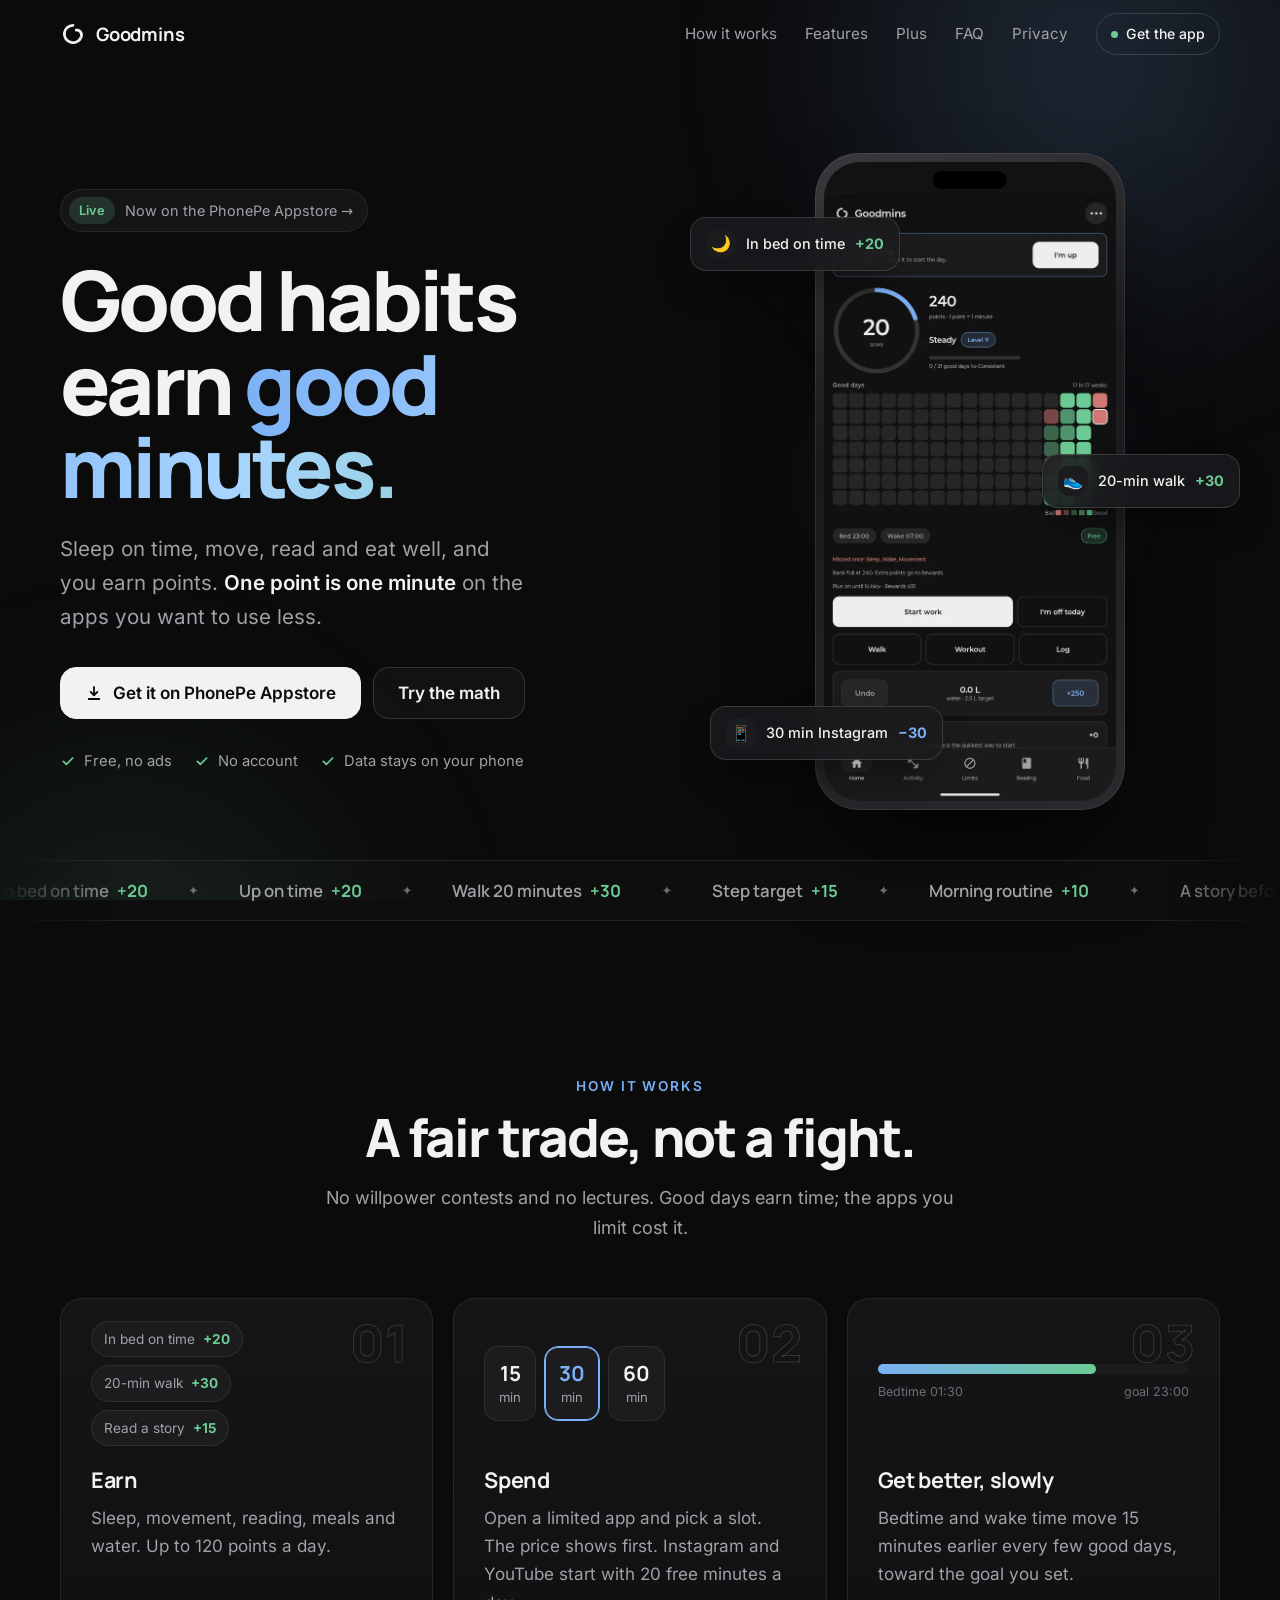
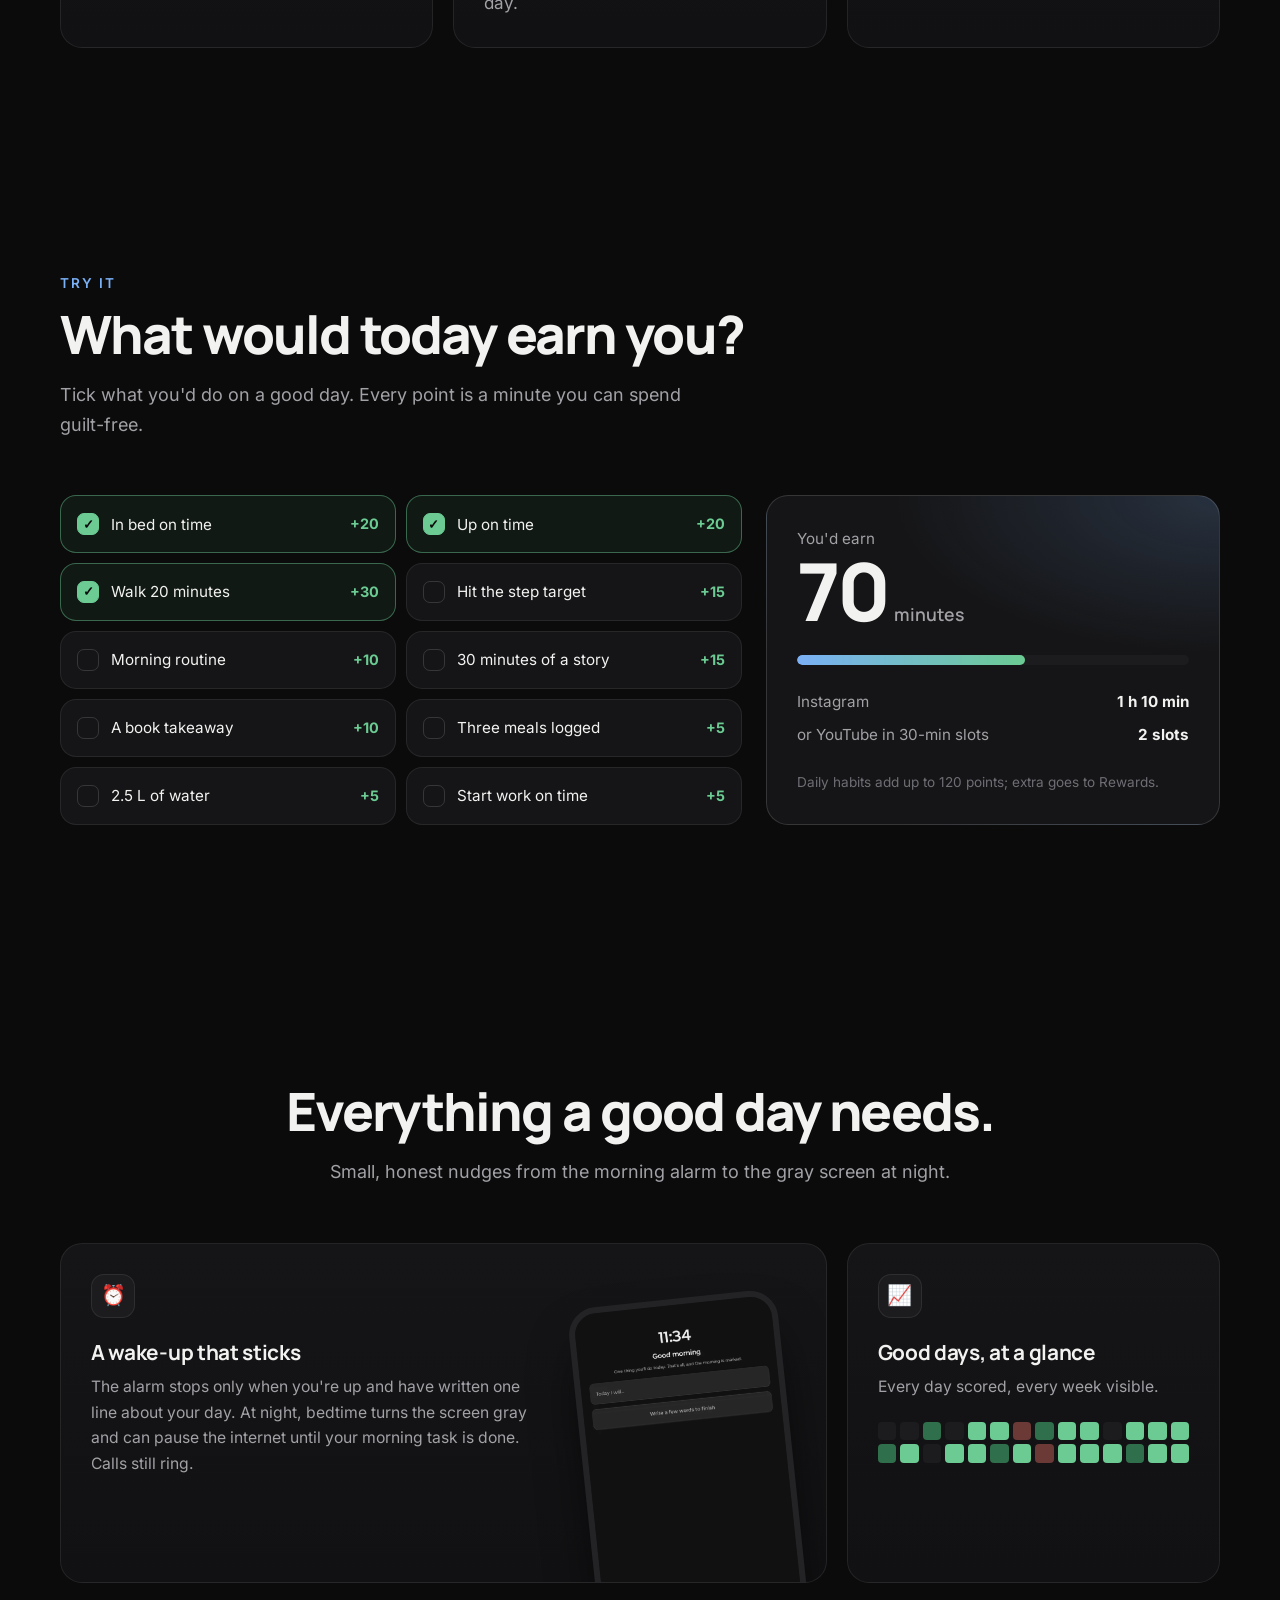
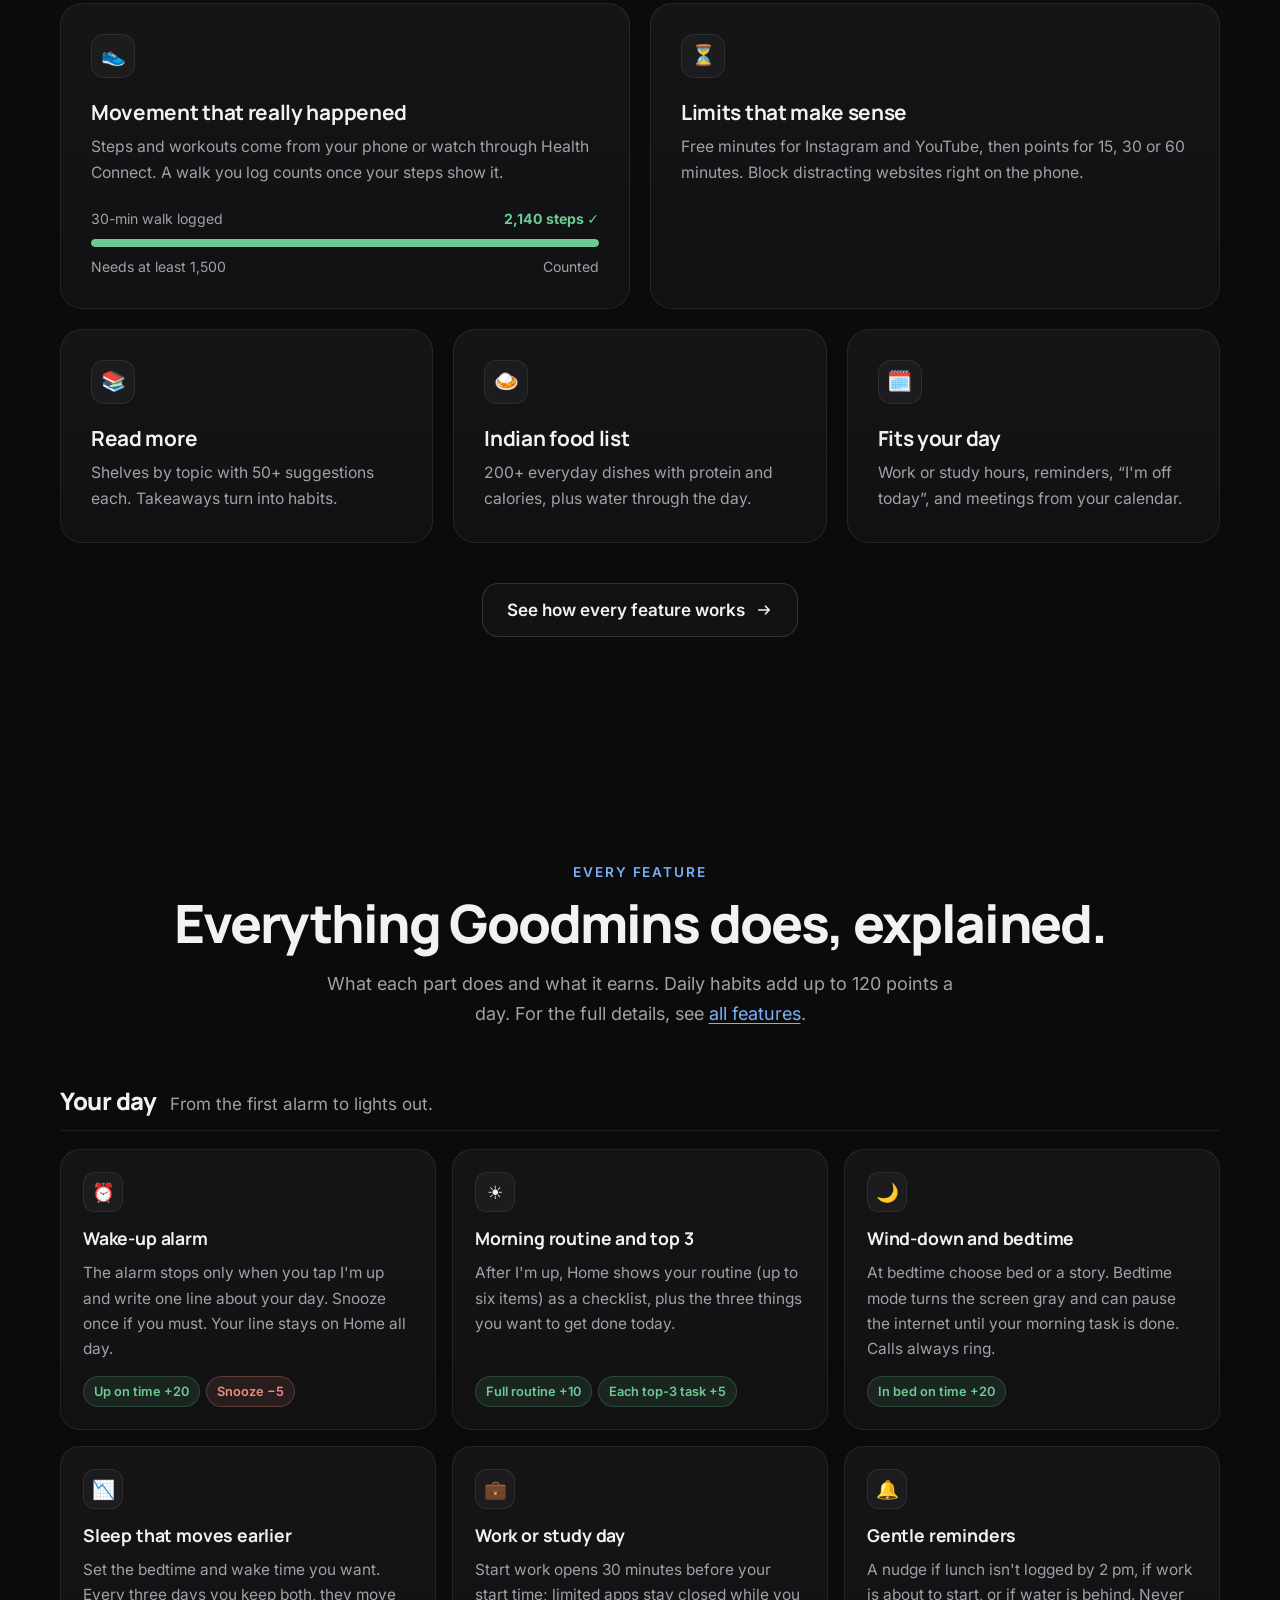
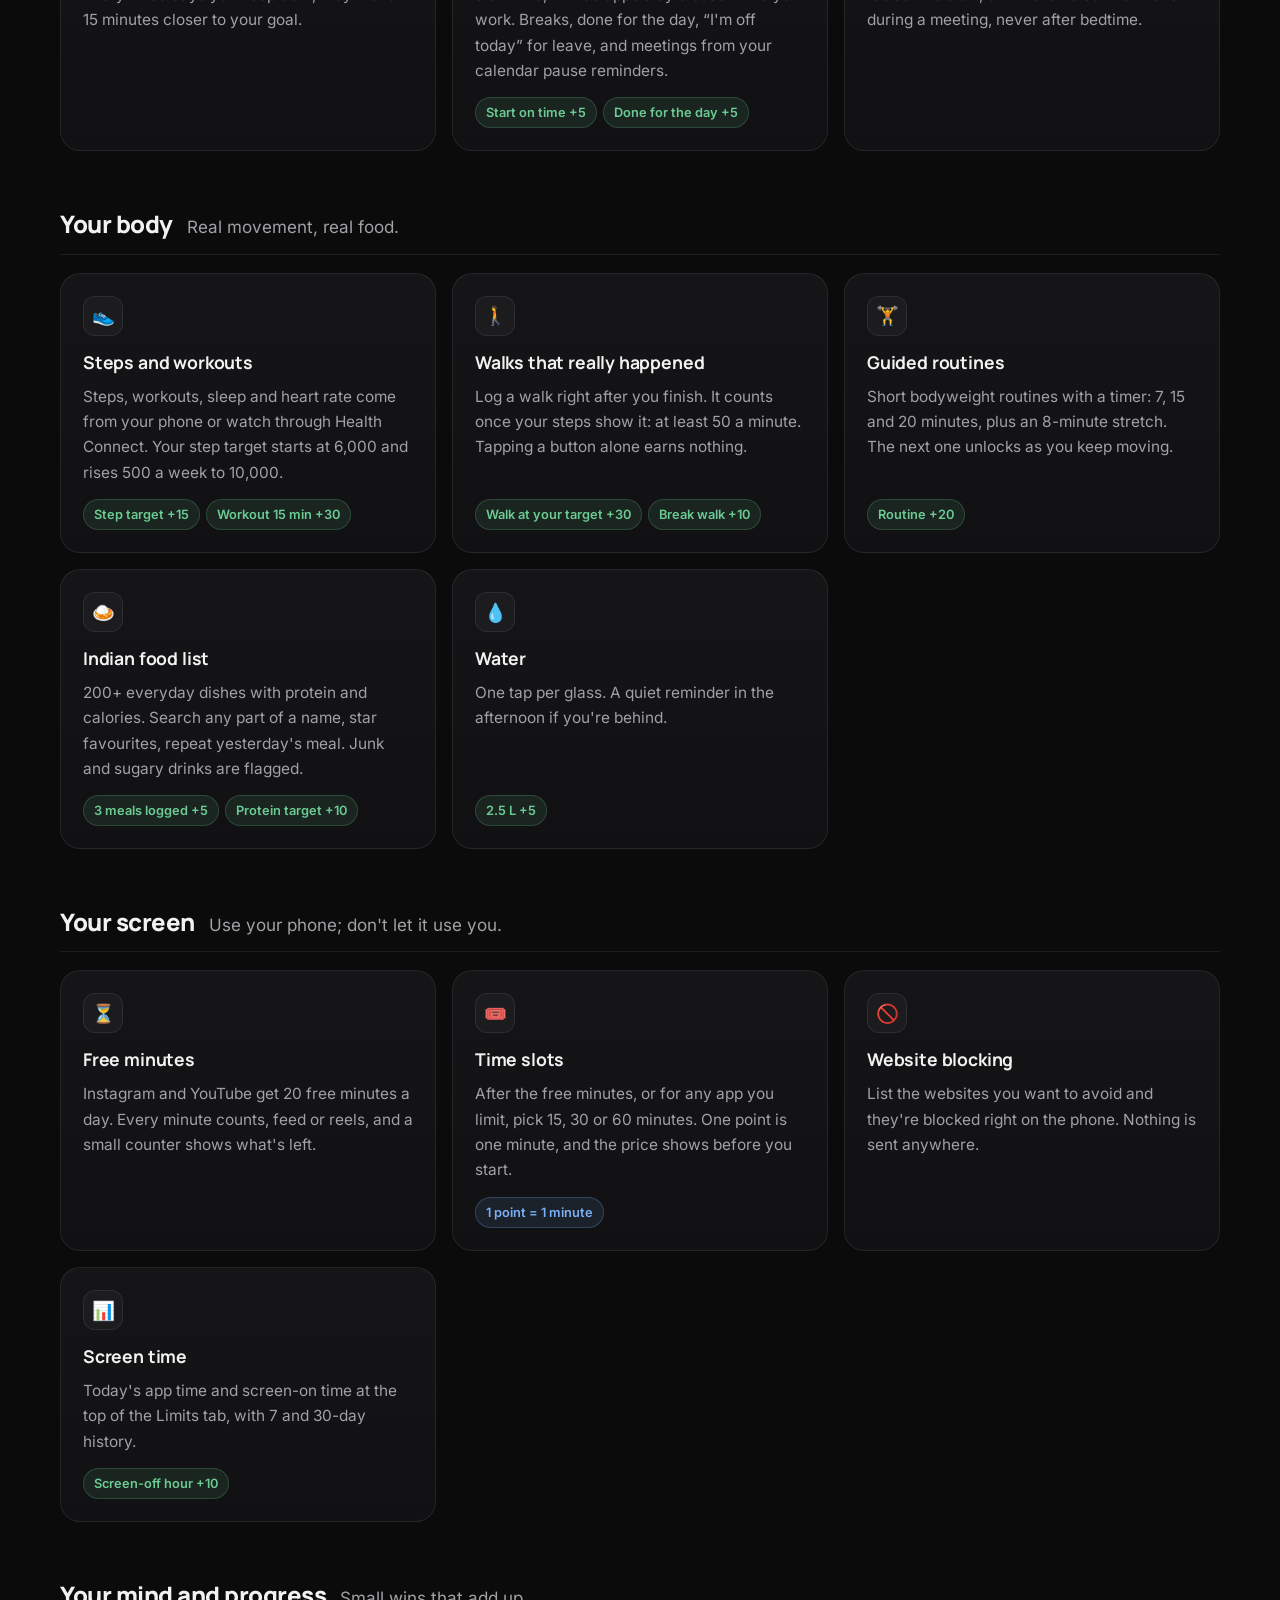
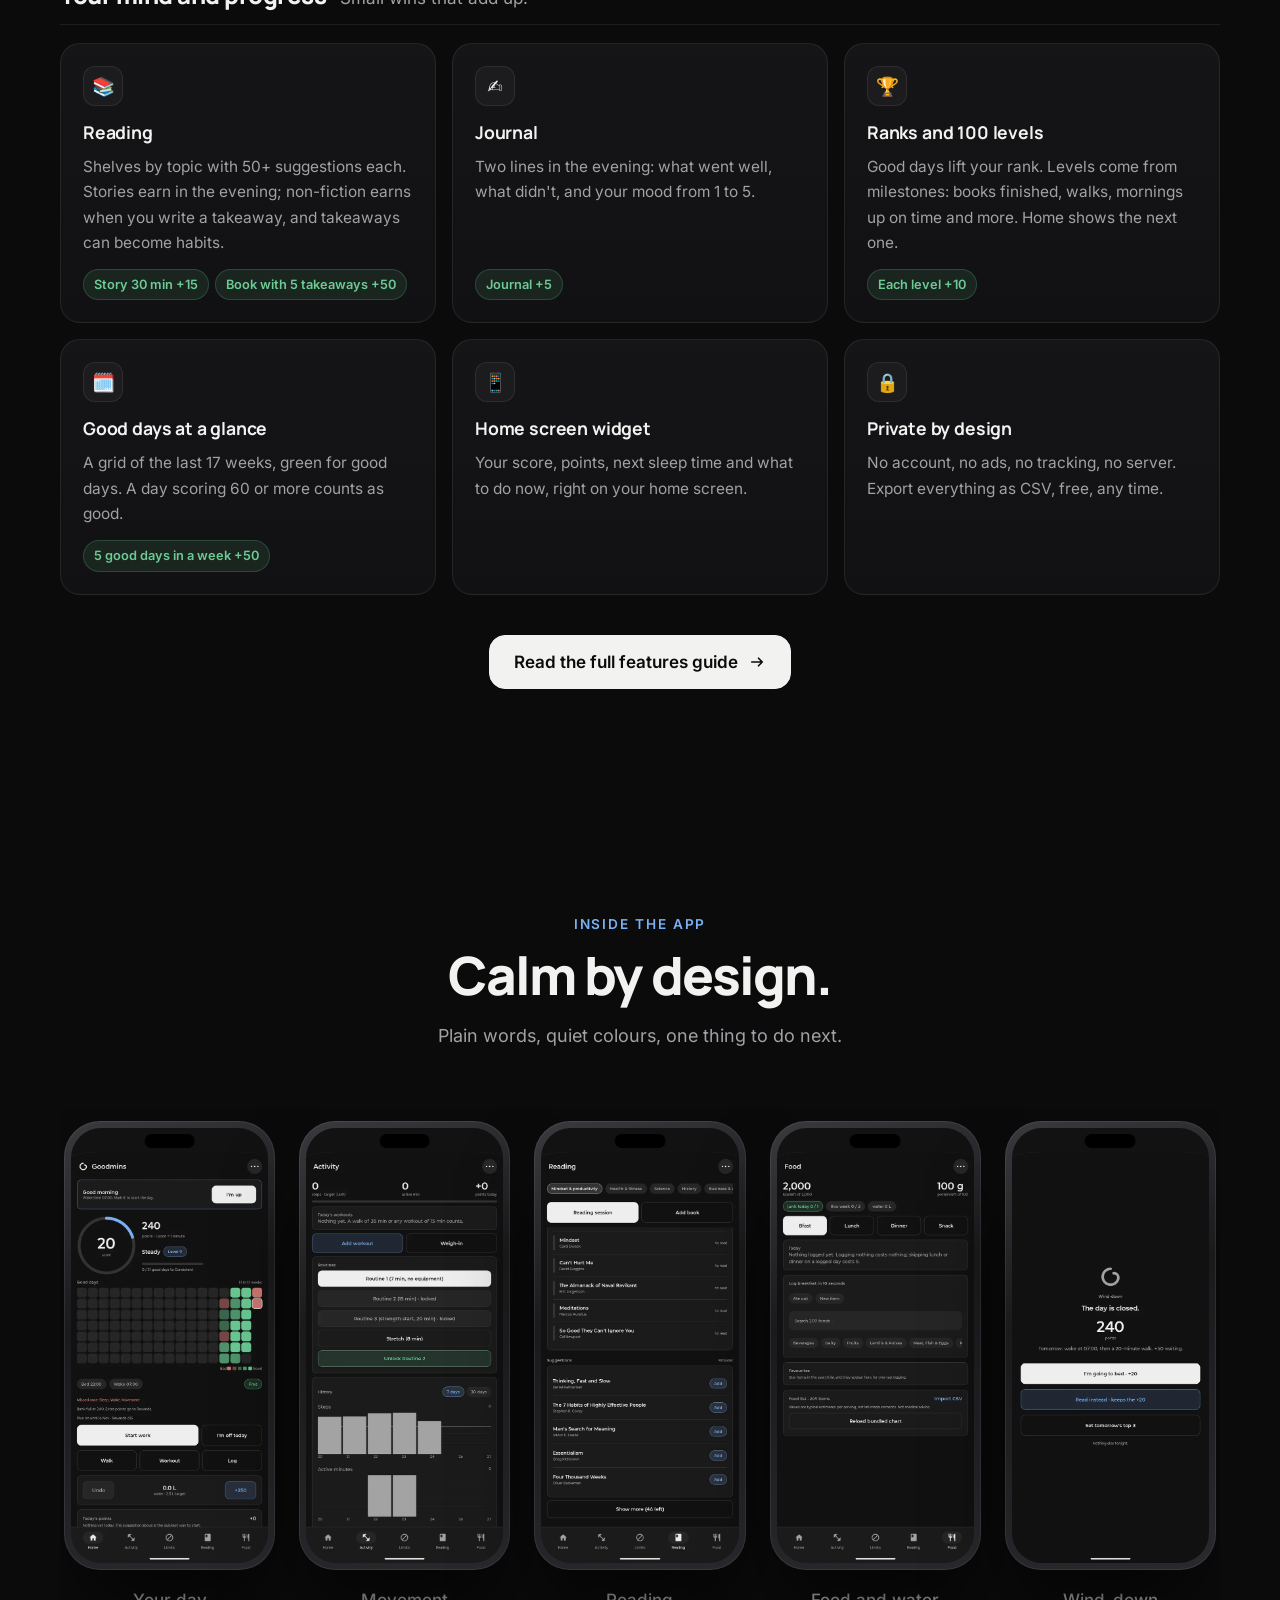
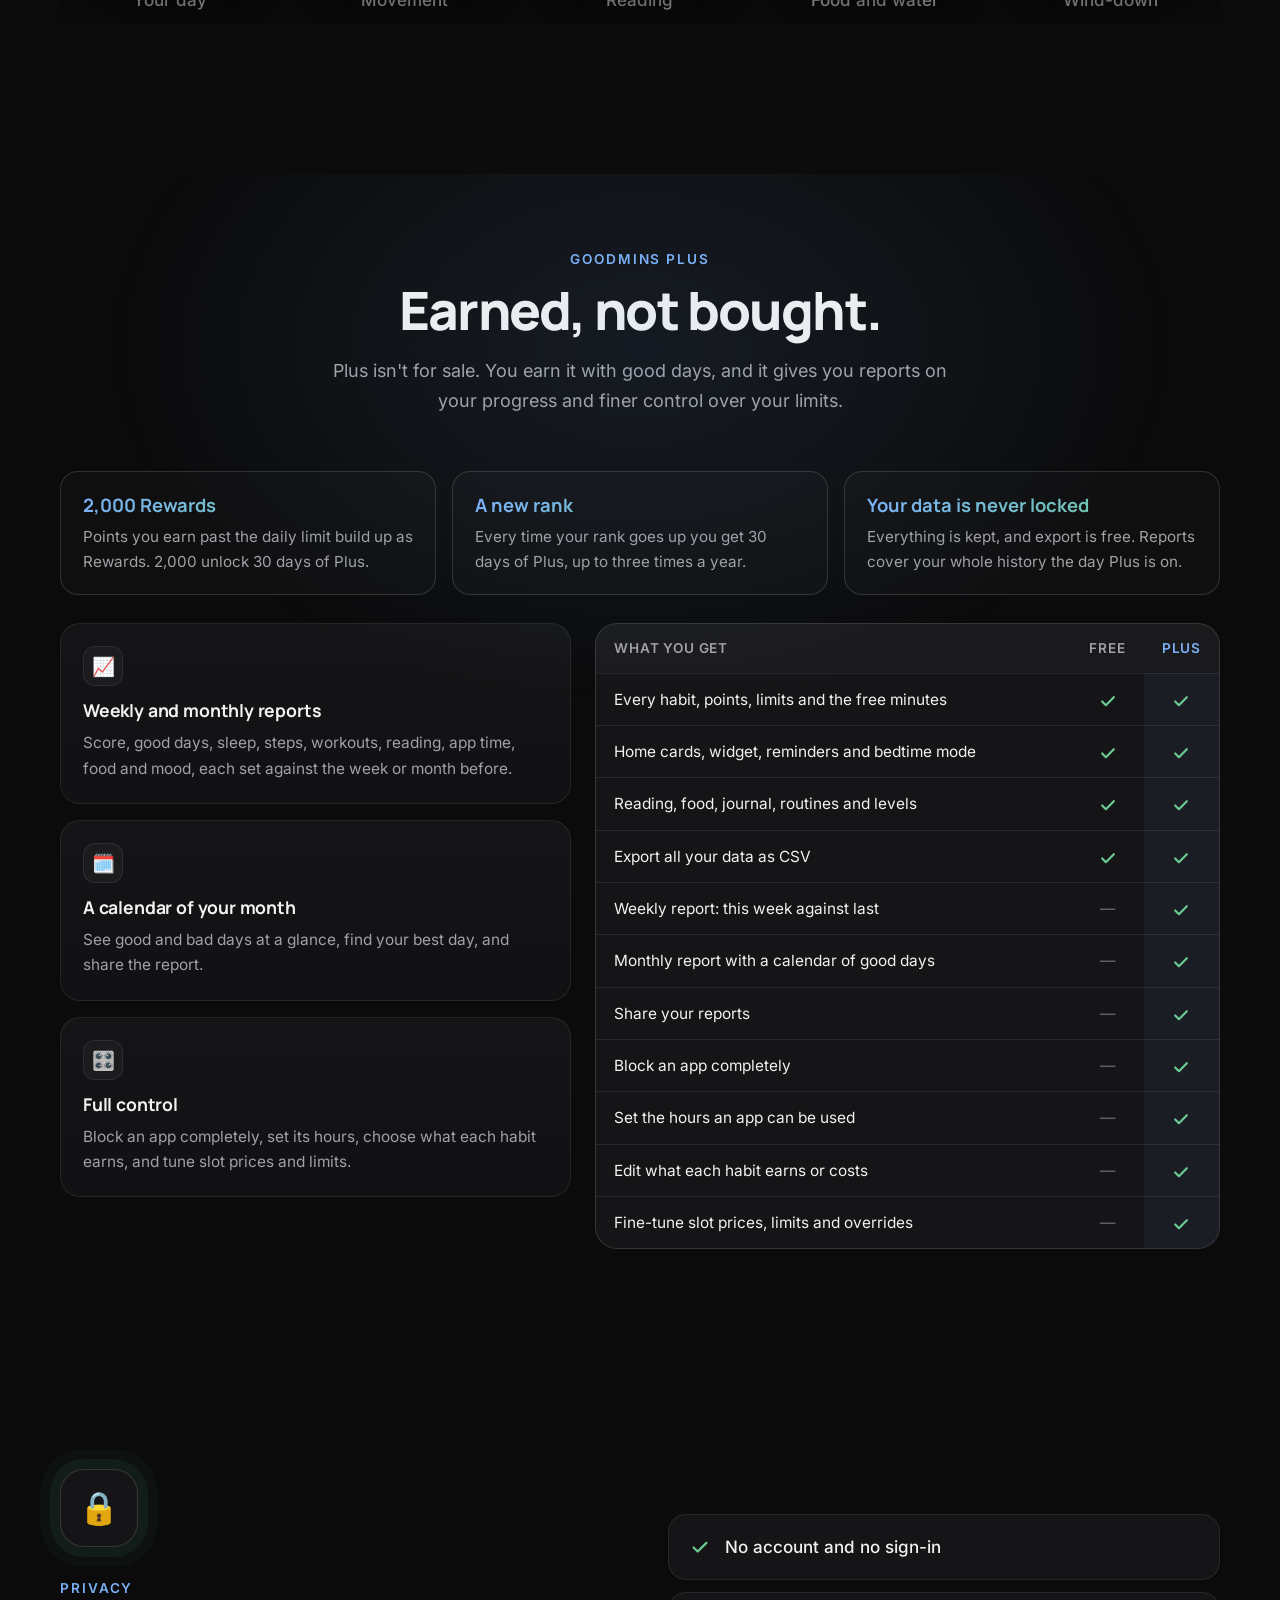
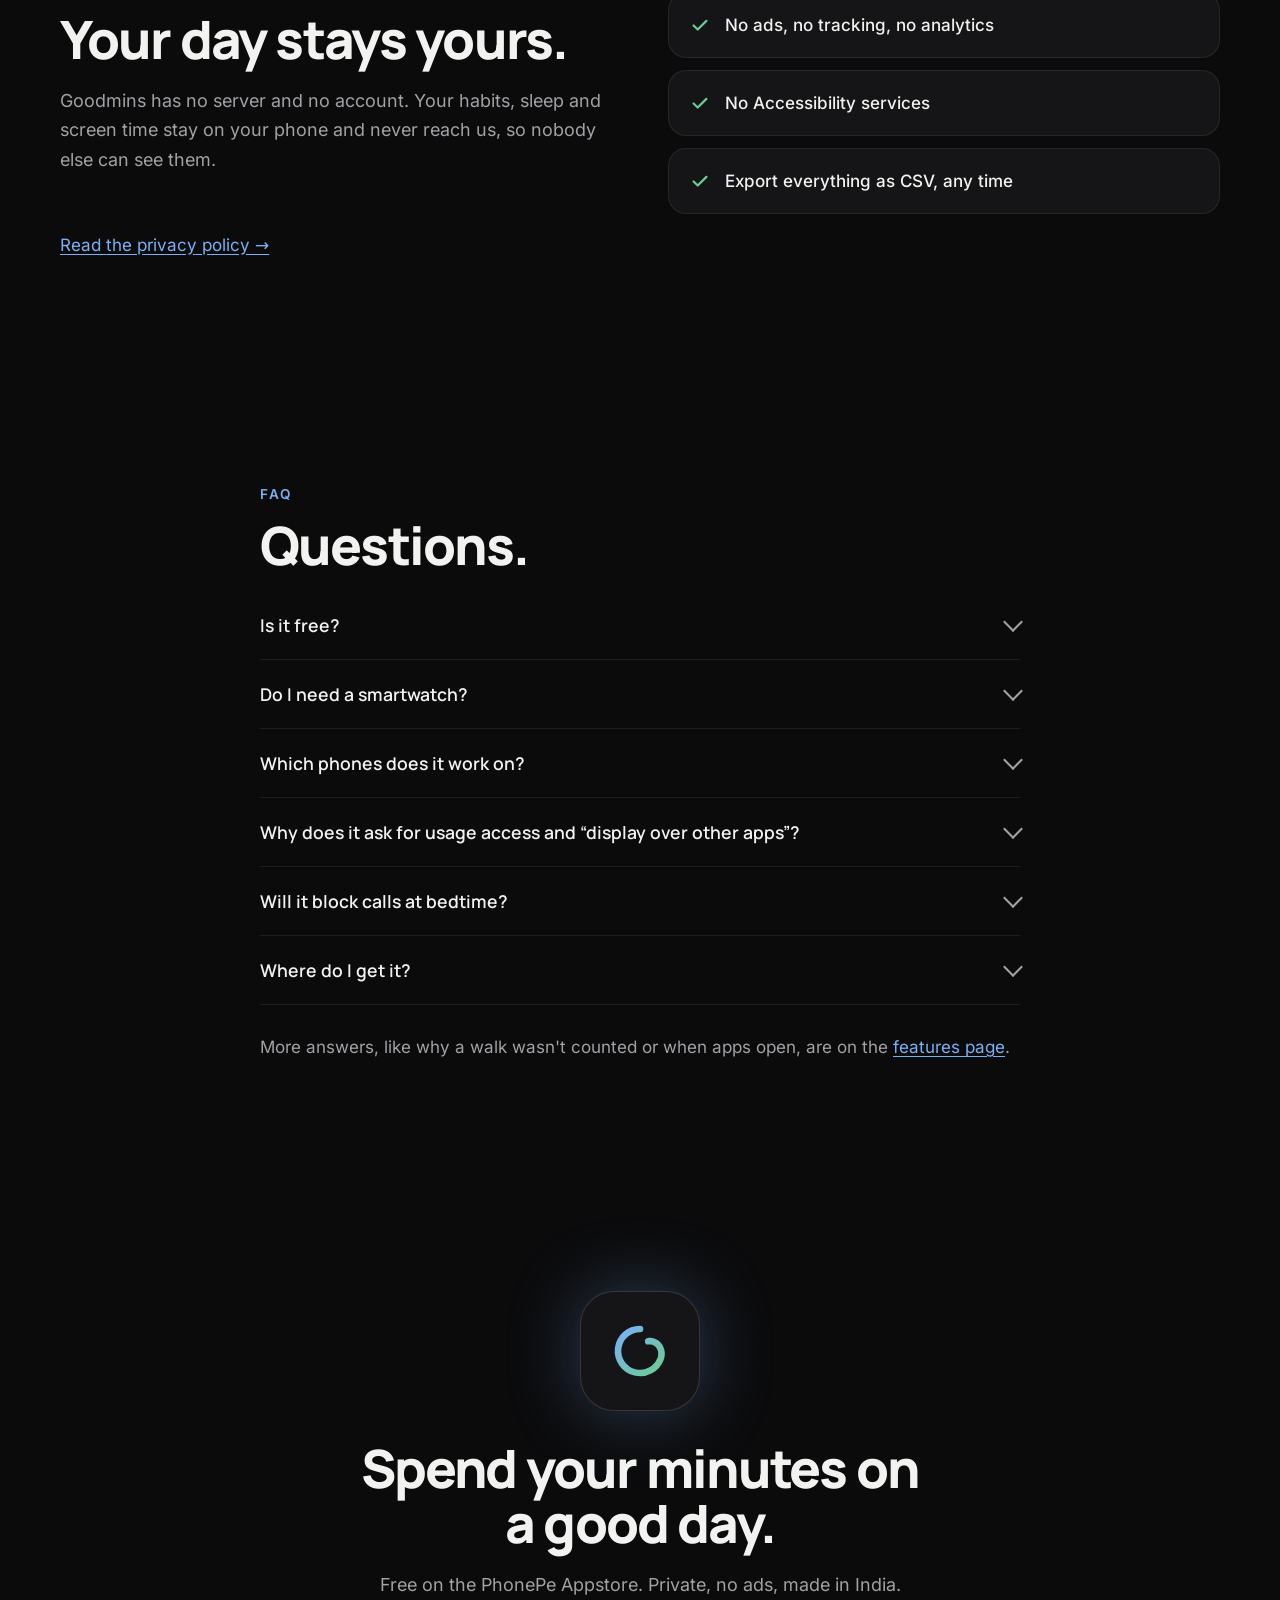
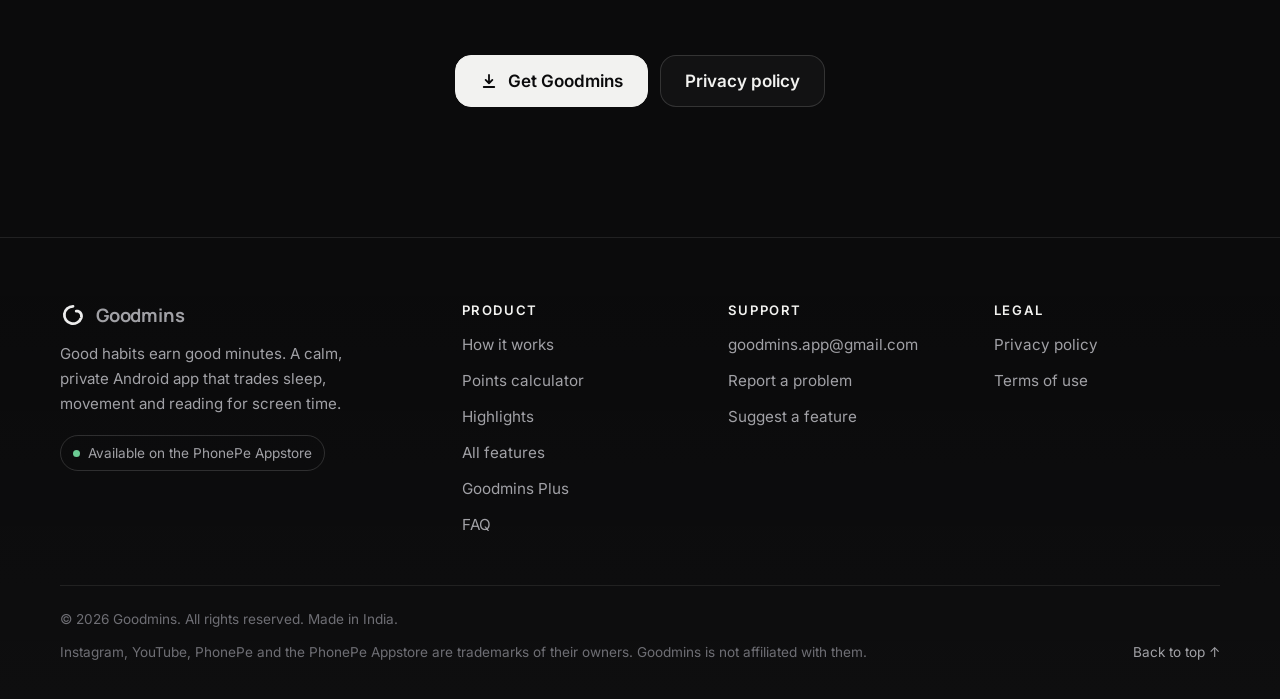
==== commit 1ff0c83a: "Features page: every feature explained, with search, a full points table and common questions; linke" ====
--- a/index.html
+++ b/index.html
@@ -31,7 +31,7 @@
     </a>
     <nav aria-label="Sections">
       <a class="opt" href="#how">How it works</a>
-      <a class="opt" href="#features">Features</a>
+      <a class="opt" href="features.html">Features</a>
       <a class="opt" href="#plus">Plus</a>
       <a class="opt" href="#faq">FAQ</a>
       <a href="privacy.html">Privacy</a>
@@ -189,6 +189,7 @@
         <p>Work or study hours, reminders, “I'm off today”, and meetings from your calendar.</p>
       </article>
     </div>
+    <div class="all-link reveal"><a class="btn" href="features.html">See how every feature works<svg viewBox="0 0 24 24" width="18" height="18" fill="none" stroke="currentColor" stroke-width="2.2" stroke-linecap="round" stroke-linejoin="round" aria-hidden="true"><path d="M5 12h14m-5-5l5 5-5 5"/></svg></a></div>
   </div>
 </section>
 
@@ -197,7 +198,7 @@
     <div class="center">
       <span class="kicker reveal">Every feature</span>
       <h2 id="allf-title" class="reveal" style="--i:1">Everything Goodmins does, explained.</h2>
-      <p class="sub reveal" style="--i:2">What each part does and what it earns. Daily habits add up to 120 points a day.</p>
+      <p class="sub reveal" style="--i:2">What each part does and what it earns. Daily habits add up to 120 points a day. For the full details, see <a href="features.html">all features</a>.</p>
     </div>
     <div class="fgroup">
       <div class="fgroup-head reveal"><h3>Your day</h3><p>From the first alarm to lights out.</p></div>
@@ -214,7 +215,7 @@
       <div class="fgroup-head reveal"><h3>Your body</h3><p>Real movement, real food.</p></div>
       <div class="fgrid">
         <article class="fcard reveal"><div class="ficon" aria-hidden="true">👟</div><h4>Steps and workouts</h4><p>Steps, workouts, sleep and heart rate come from your phone or watch through Health Connect. Your step target starts at 6,000 and rises 500 a week to 10,000.</p><div class="earns"><span class="earn">Step target +15</span><span class="earn">Workout 15 min +30</span></div></article>
-        <article class="fcard reveal"><div class="ficon" aria-hidden="true">🚶</div><h4>Walks that really happened</h4><p>Log a walk right after you finish. It counts once your steps show it: at least 50 a minute. Tapping a button alone earns nothing.</p><div class="earns"><span class="earn">20-min walk +30</span><span class="earn">Break walk +10</span></div></article>
+        <article class="fcard reveal"><div class="ficon" aria-hidden="true">🚶</div><h4>Walks that really happened</h4><p>Log a walk right after you finish. It counts once your steps show it: at least 50 a minute. Tapping a button alone earns nothing.</p><div class="earns"><span class="earn">Walk at your target +30</span><span class="earn">Break walk +10</span></div></article>
         <article class="fcard reveal"><div class="ficon" aria-hidden="true">🏋️</div><h4>Guided routines</h4><p>Short bodyweight routines with a timer: 7, 15 and 20 minutes, plus an 8-minute stretch. The next one unlocks as you keep moving.</p><div class="earns"><span class="earn">Routine +20</span></div></article>
         <article class="fcard reveal"><div class="ficon" aria-hidden="true">🍛</div><h4>Indian food list</h4><p>200+ everyday dishes with protein and calories. Search any part of a name, star favourites, repeat yesterday's meal. Junk and sugary drinks are flagged.</p><div class="earns"><span class="earn">3 meals logged +5</span><span class="earn">Protein target +10</span></div></article>
         <article class="fcard reveal"><div class="ficon" aria-hidden="true">💧</div><h4>Water</h4><p>One tap per glass. A quiet reminder in the afternoon if you're behind.</p><div class="earns"><span class="earn">2.5 L +5</span></div></article>
@@ -240,6 +241,7 @@
         <article class="fcard reveal"><div class="ficon" aria-hidden="true">🔒</div><h4>Private by design</h4><p>No account, no ads, no tracking, no server. Export everything as CSV, free, any time.</p></article>
       </div>
     </div>
+    <div class="all-link reveal"><a class="btn primary" href="features.html">Read the full features guide<svg viewBox="0 0 24 24" width="18" height="18" fill="none" stroke="currentColor" stroke-width="2.2" stroke-linecap="round" stroke-linejoin="round" aria-hidden="true"><path d="M5 12h14m-5-5l5 5-5 5"/></svg></a></div>
   </div>
 </section>
 
@@ -334,6 +336,7 @@
       <details><summary>Will it block calls at bedtime?</summary><p>No. Do Not Disturb stays off. Bedtime only turns the screen gray and, if you choose, pauses the internet until your morning task is done.</p></details>
       <details id="faq-get"><summary>Where do I get it?</summary><p>Goodmins is free on the <a href="https://www.phonepeappstore.com/apps/productivity/goodmins/app.goodmins/?page=details&amp;id=app.goodmins" target="_blank" rel="noopener">PhonePe Appstore</a> (formerly the Indus Appstore). Search for “Goodmins” in the store app, or open the link on your Android phone. Google Play comes later.</p></details>
     </div>
+    <p class="faq-more reveal">More answers, like why a walk wasn't counted or when apps open, are on the <a href="features.html#help">features page</a>.</p>
   </div>
 </section>
 
@@ -363,8 +366,8 @@
         <ul>
           <li><a href="#how">How it works</a></li>
           <li><a href="#calc">Points calculator</a></li>
-          <li><a href="#features">Features</a></li>
-          <li><a href="#all-features">Every feature</a></li>
+          <li><a href="#features">Highlights</a></li>
+          <li><a href="features.html">All features</a></li>
           <li><a href="#plus">Goodmins Plus</a></li>
           <li><a href="#faq">FAQ</a></li>
         </ul>
--- a/fonts/fonts.css
+++ b/fonts/fonts.css
@@ -0,0 +1,17 @@
+/* Inter and Manrope (SIL Open Font License 1.1), self-hosted so no visitor data goes to Google. */
+@font-face {
+  font-family: 'Inter';
+  font-style: normal;
+  font-weight: 400 700;
+  font-display: swap;
+  src: url(inter-latin.woff2) format('woff2');
+  unicode-range: U+0000-00FF, U+0131, U+0152-0153, U+02BB-02BC, U+02C6, U+02DA, U+02DC, U+0304, U+0308, U+0329, U+2000-206F, U+20AC, U+2122, U+2191, U+2193, U+2212, U+2215, U+FEFF, U+FFFD;
+}
+@font-face {
+  font-family: 'Manrope';
+  font-style: normal;
+  font-weight: 600 800;
+  font-display: swap;
+  src: url(manrope-latin.woff2) format('woff2');
+  unicode-range: U+0000-00FF, U+0131, U+0152-0153, U+02BB-02BC, U+02C6, U+02DA, U+02DC, U+0304, U+0308, U+0329, U+2000-206F, U+20AC, U+2122, U+2191, U+2193, U+2212, U+2215, U+FEFF, U+FFFD;
+}
--- a/style.css
+++ b/style.css
@@ -295,6 +295,66 @@
 .doc td { color: #cfcfce; }
 @media (max-width: 620px) { .doc .toc ol { columns: 1; } .doc td:first-child { white-space: normal; } }
 
+/* Features page */
+.fx-hero { padding: 56px 0 36px; }
+.fx-hero h1 { font-size: clamp(2.6rem, 6vw, 4.4rem); margin-bottom: 18px; }
+.fx-hero .lead { max-width: 52ch; margin-bottom: 28px; }
+.fx-search { position: relative; max-width: 620px; }
+.fx-search svg { position: absolute; left: 18px; top: 50%; translate: 0 -50%; width: 20px; height: 20px; fill: none; stroke: var(--dim); stroke-width: 2; stroke-linecap: round; pointer-events: none; }
+.fx-search input { width: 100%; height: 56px; padding: 0 18px 0 50px; border-radius: 16px; border: 1px solid var(--line-2); background: var(--card); color: var(--text); font: inherit; font-size: 1rem; transition: border-color .2s, box-shadow .2s; }
+.fx-search input::placeholder { color: var(--faint); }
+.fx-search input:focus { outline: none; border-color: var(--blue); box-shadow: 0 0 0 4px rgba(122,176,245,.15); }
+.fx-facts { display: flex; flex-wrap: wrap; gap: 10px; margin-top: 22px; }
+.fx-facts span { padding: 7px 14px; border-radius: 99px; background: rgba(255,255,255,.03); border: 1px solid var(--line); color: var(--dim); font-size: .9rem; }
+.fx-facts b { color: var(--green); font-weight: 700; }
+.fx { display: grid; grid-template-columns: 230px 1fr; gap: 56px; align-items: start; padding-bottom: 40px; }
+.fx-toc { position: sticky; top: 90px; max-height: calc(100vh - 110px); overflow-y: auto; padding: 4px 0; }
+.fx-toc p { margin: 0 0 12px; color: var(--faint); font: 600 .78rem var(--body); letter-spacing: .12em; text-transform: uppercase; }
+.fx-toc ol { list-style: none; margin: 0; padding: 0; display: grid; gap: 2px; border-left: 1px solid var(--line); }
+.fx-toc a { display: block; padding: 6px 0 6px 16px; margin-left: -1px; border-left: 2px solid transparent; color: var(--dim); text-decoration: none; font-size: .93rem; transition: color .2s, border-color .2s; }
+.fx-toc a:hover { color: var(--text); }
+.fx-toc a.on { color: var(--text); border-left-color: var(--blue); }
+.fx-body { min-width: 0; }
+.fx-sec { padding: 0 0 64px; scroll-margin-top: 90px; }
+.fx-sec h2 { font-size: clamp(1.7rem, 3vw, 2.3rem); margin-bottom: 8px; }
+.fx-intro { color: var(--dim); margin: 0 0 22px; font-size: 1.05rem; }
+article.fx-item { padding: 24px 26px; margin-bottom: 14px; border-radius: 20px; background: linear-gradient(180deg, var(--card), var(--bg-2)); border: 1px solid var(--line); transition: border-color .3s; }
+article.fx-item:hover { border-color: var(--line-2); }
+.fx-item h3 { display: flex; align-items: center; gap: 12px; margin: 0 0 10px; font: 700 1.2rem var(--display); letter-spacing: -.01em; }
+.fx-item h3 i { flex: none; width: 36px; height: 36px; display: grid; place-items: center; border-radius: 11px; background: var(--card-2); border: 1px solid var(--line); font-style: normal; font-size: 1.05rem; }
+.fx-item p, .fx-item li { color: #cfcfce; font-size: .98rem; }
+.fx-item p { margin: 0 0 10px; }
+.fx-item ul { margin: 0 0 10px; padding-left: 1.2em; }
+.fx-item li { margin: .4em 0; }
+.fx-item li::marker { color: var(--faint); }
+.fx-item b { color: var(--text); font-weight: 600; }
+.fx-item > :last-child { margin-bottom: 0; }
+.fx-item .earns { margin: 12px 0 0; }
+.fx-item .where { margin-top: 12px; color: var(--faint); font-size: .88rem; }
+.fx-item .where::before { content: "In the app · "; color: var(--blue); font-weight: 600; }
+.fx-table { overflow-x: auto; border: 1px solid var(--line-2); border-radius: 20px; background: var(--card); }
+.fx-table table { width: 100%; border-collapse: collapse; font-size: .95rem; }
+.fx-table th, .fx-table td { padding: 11px 18px; text-align: left; border-bottom: 1px solid var(--line); }
+.fx-table th { color: var(--dim); font-size: .8rem; letter-spacing: .08em; text-transform: uppercase; font-weight: 600; background: rgba(255,255,255,.02); }
+.fx-table td { color: #cfcfce; }
+.fx-table td:nth-child(2) { font-weight: 700; white-space: nowrap; }
+.fx-table td:nth-child(3) { color: var(--faint); white-space: nowrap; }
+.fx-table td.p { color: var(--green); } .fx-table td.m { color: var(--red); }
+.fx-table tr.grp td { color: var(--blue); font: 600 .78rem var(--body); letter-spacing: .1em; text-transform: uppercase; background: rgba(122,176,245,.04); padding-top: 14px; }
+.fx-table tr:last-child td { border-bottom: 0; }
+.fx-table tr.hide { display: none; }
+#help .faq details.fx-item { padding: 0; margin: 0; background: none; border-radius: 0; border: 0; border-bottom: 1px solid var(--line); }
+#help .faq details p { color: var(--dim); }
+.fx-empty { padding: 22px 24px; border: 1px dashed var(--line-2); border-radius: 18px; color: var(--dim); margin: 0 0 40px; }
+.fx-ask { display: flex; justify-content: space-between; align-items: center; gap: 24px; flex-wrap: wrap; padding: 32px; border-radius: var(--radius); border: 1px solid var(--line-2);
+  background: radial-gradient(120% 120% at 100% 0%, rgba(122,176,245,.14), transparent 60%), var(--card); }
+.fx-ask h2 { font-size: clamp(1.5rem, 2.6vw, 2rem); margin: 0 0 6px; }
+.fx-ask p { margin: 0; color: var(--dim); }
+mark { background: rgba(122,176,245,.28); color: var(--text); border-radius: 4px; padding: 0 2px; }
+.all-link { display: flex; justify-content: center; margin-top: 40px; }
+.all-link .btn, .fx-ask .btn { height: auto; min-height: 52px; padding-block: 12px; text-align: center; }
+.faq-more { margin: 28px 0 0; color: var(--dim); }
+
 /* Responsive */
 @media (max-width: 960px) {
   .hero .wrap, .private, .calc { grid-template-columns: 1fr; }
@@ -309,6 +369,14 @@
   .tile.half { grid-column: span 2; }
   nav a.opt { display: none; }
   section { padding: 84px 0; }
+  .fx { grid-template-columns: 1fr; gap: 0; }
+  .fx-toc { position: sticky; top: 68px; z-index: 5; max-height: none; overflow-x: auto; overflow-y: hidden; margin: 0 -20px 28px; padding: 10px 20px; background: rgba(11,11,12,.88); backdrop-filter: blur(12px); border-bottom: 1px solid var(--line); scrollbar-width: none; }
+  .fx-toc::-webkit-scrollbar { display: none; }
+  .fx-toc p { display: none; }
+  .fx-toc ol { display: flex; gap: 8px; border: 0; width: max-content; }
+  .fx-toc a { padding: 6px 12px; margin: 0; border: 1px solid var(--line); border-radius: 99px; font-size: .85rem; white-space: nowrap; }
+  .fx-toc a.on { border-color: var(--blue); }
+  .fx-sec { padding-bottom: 48px; scroll-margin-top: 130px; }
 }
 @media (max-width: 620px) {
   .wrap, .narrow { width: calc(100% - 32px); }
@@ -326,6 +394,11 @@
   .btn { width: 100%; }
   nav { gap: 16px; }
   .top nav a:not(.pill) { display: none; }
+  .fx-toc { margin-inline: -16px; padding-inline: 16px; }
+  article.fx-item { padding: 20px 18px; }
+  .fx-table th, .fx-table td { padding: 10px 12px; }
+  .fx-table td:nth-child(3) { white-space: normal; }
+  .fx-ask { padding: 24px 20px; }
 }
 @media (prefers-reduced-motion: reduce) {
   *, *::before, *::after { animation: none !important; transition: none !important; }
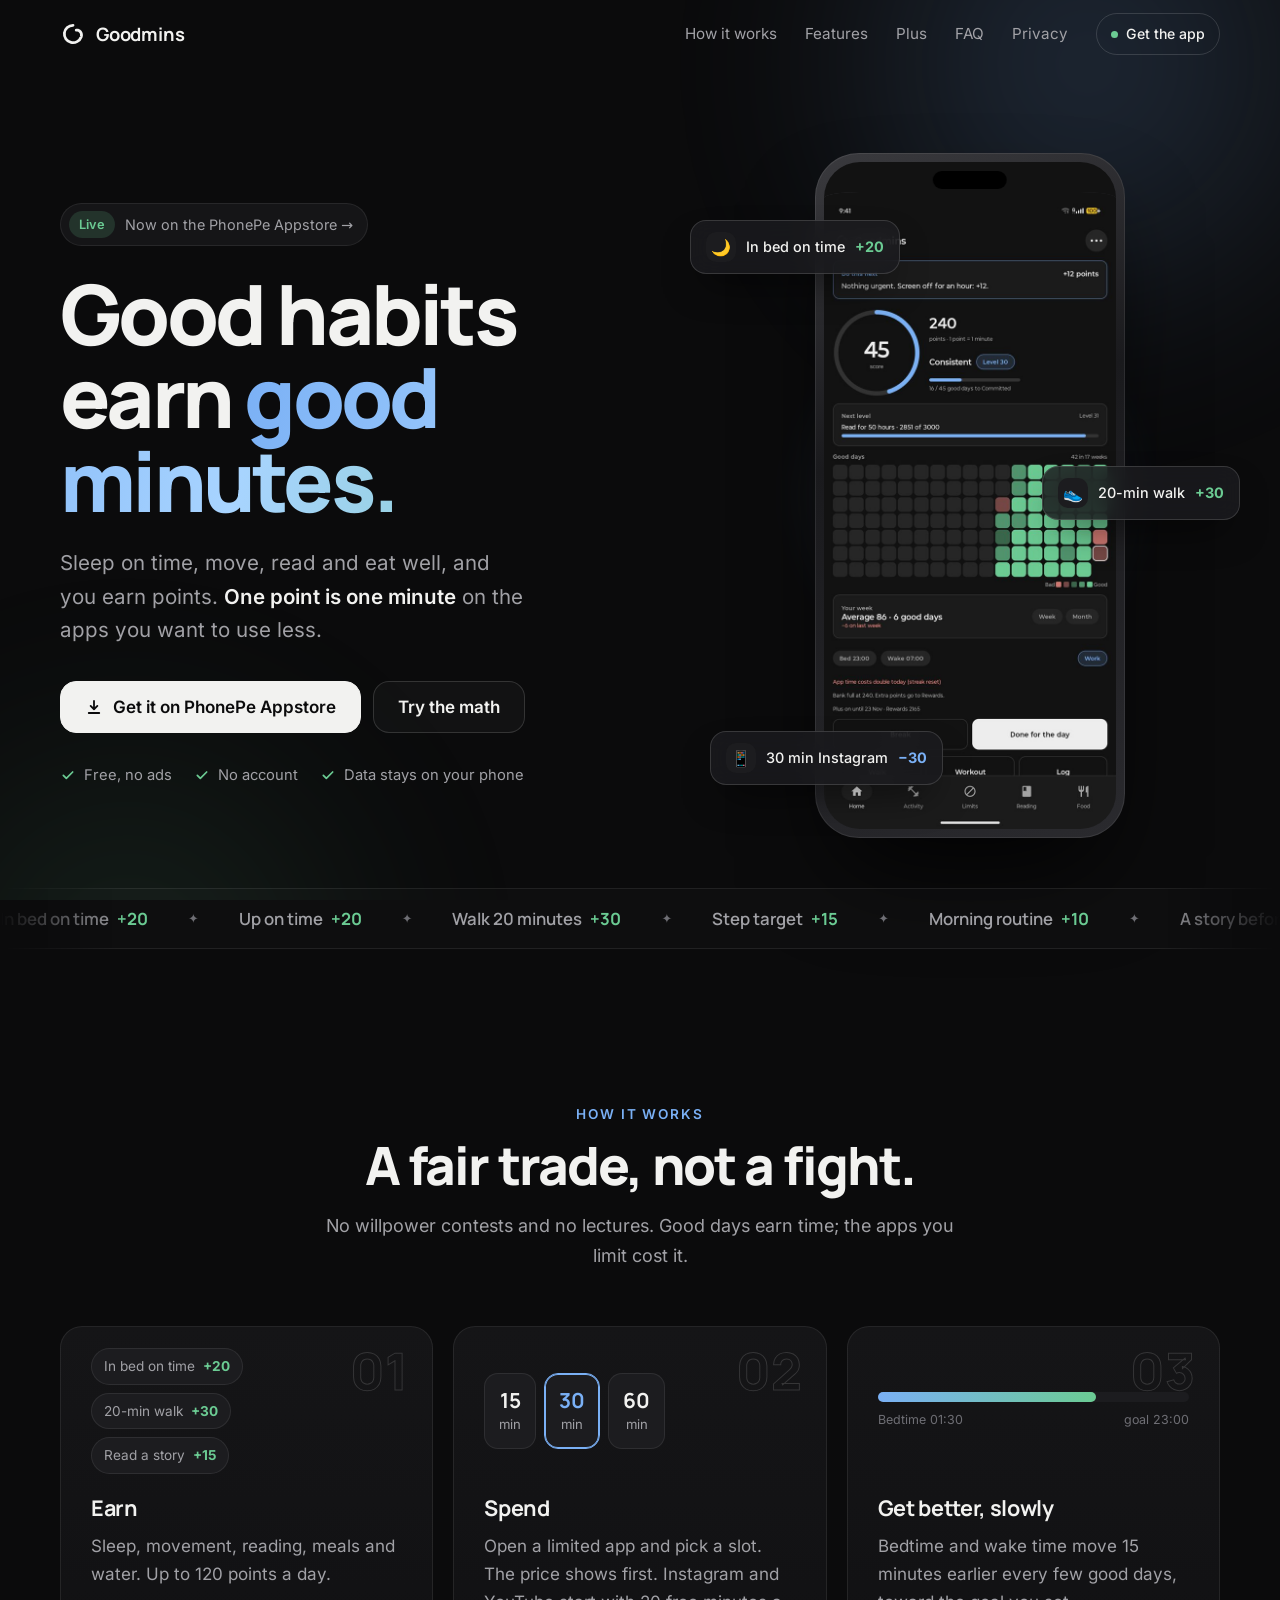
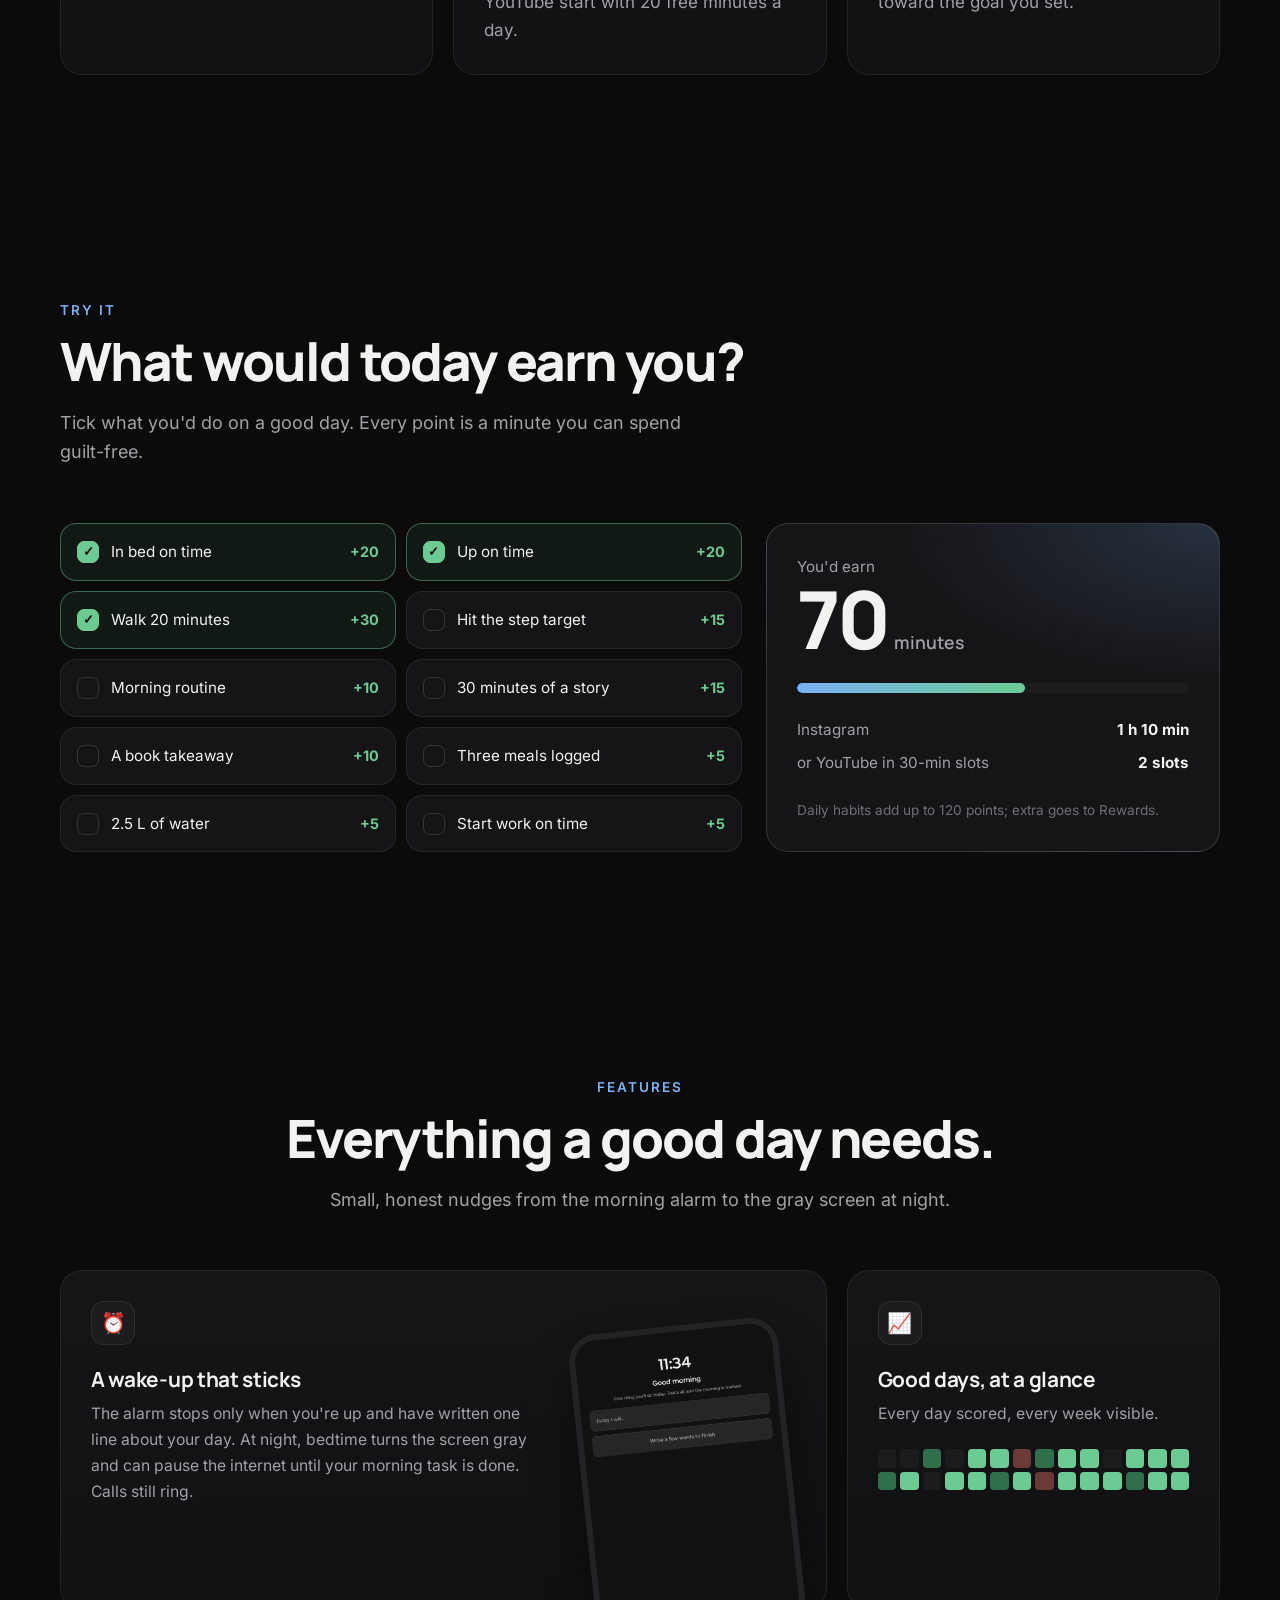
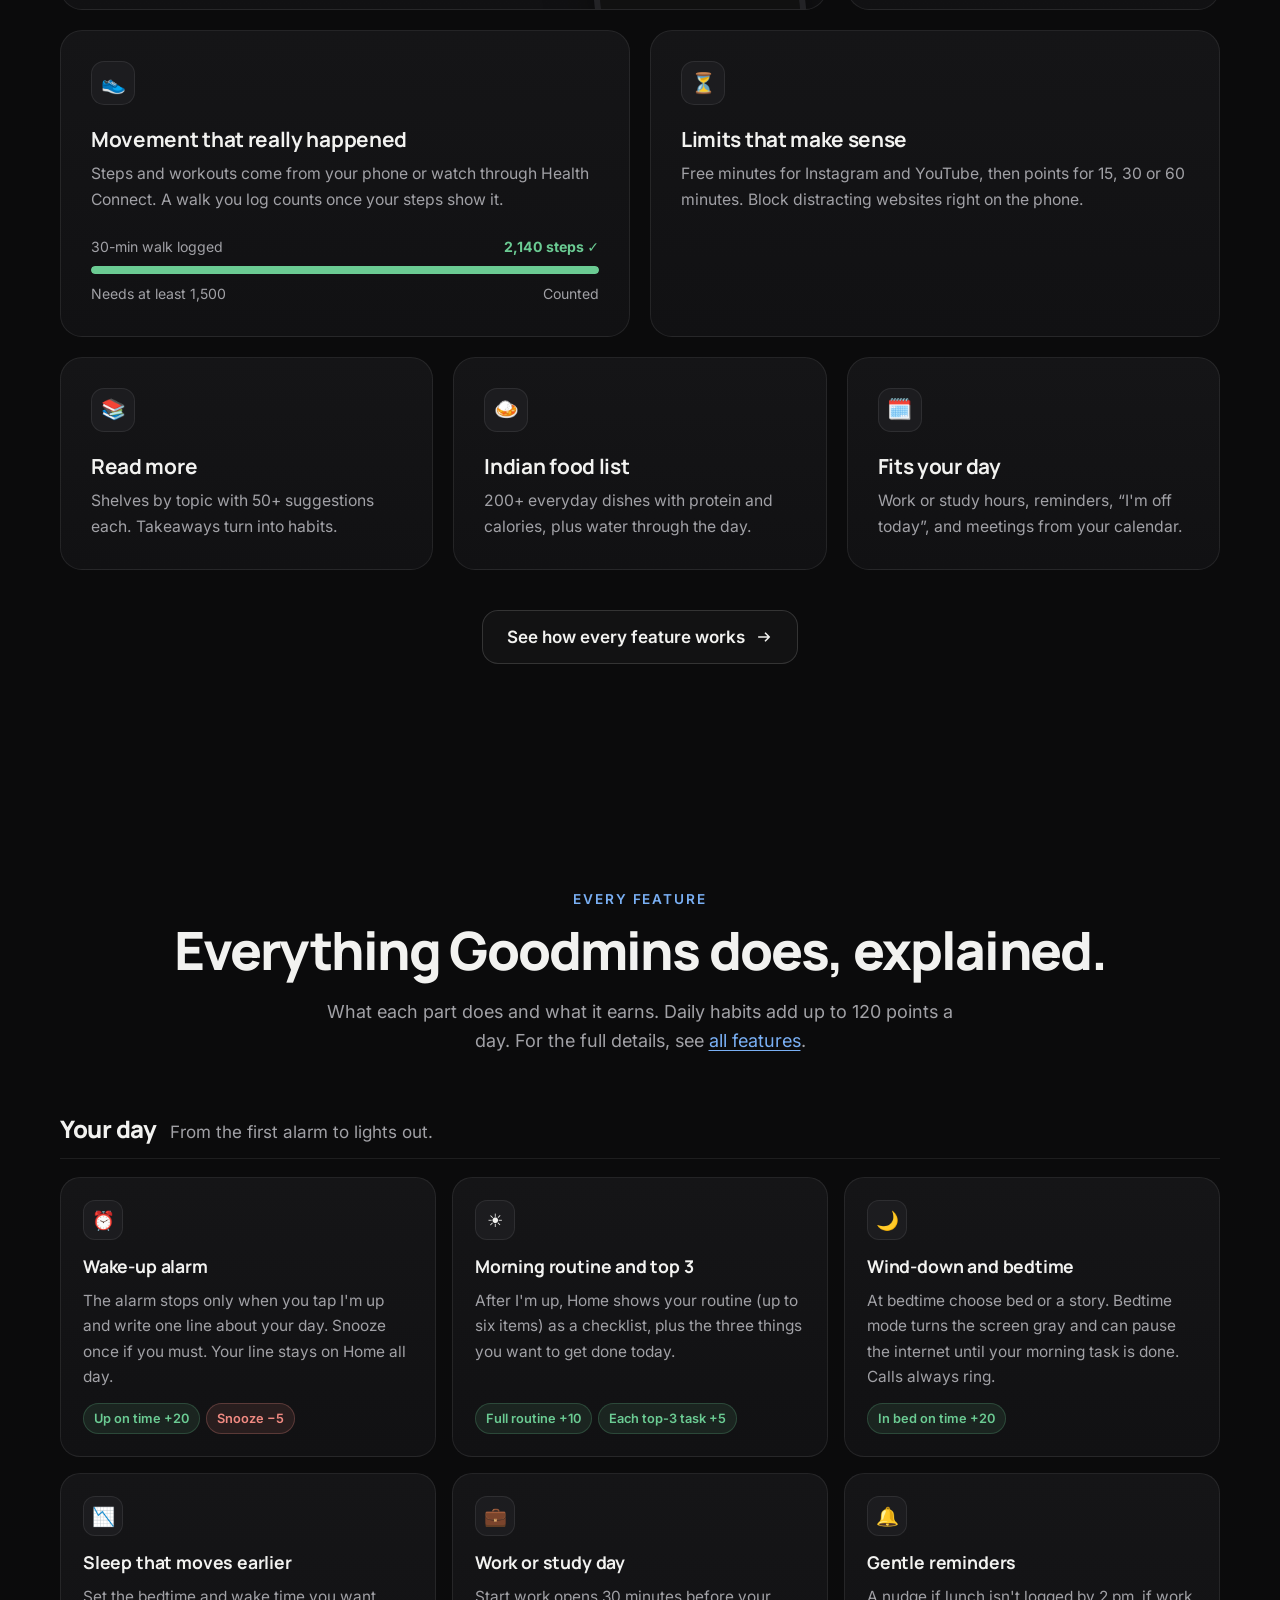
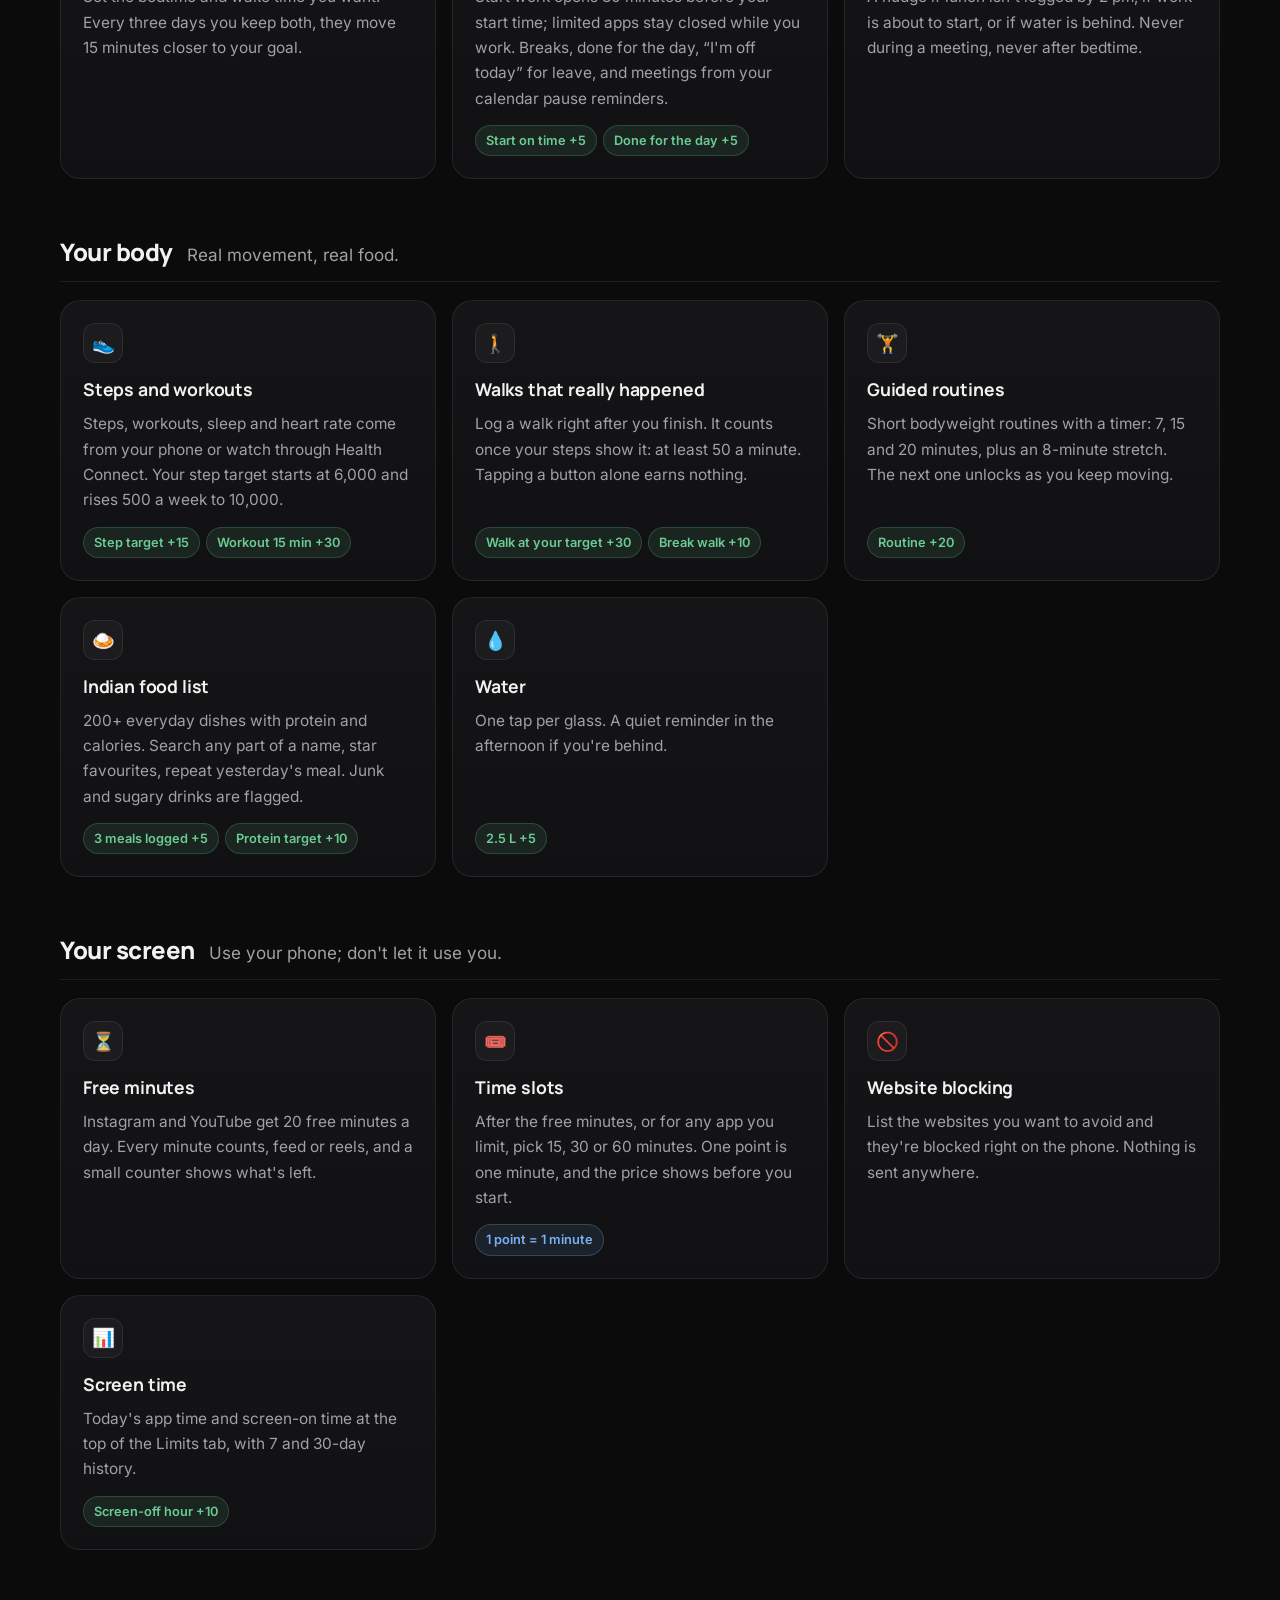
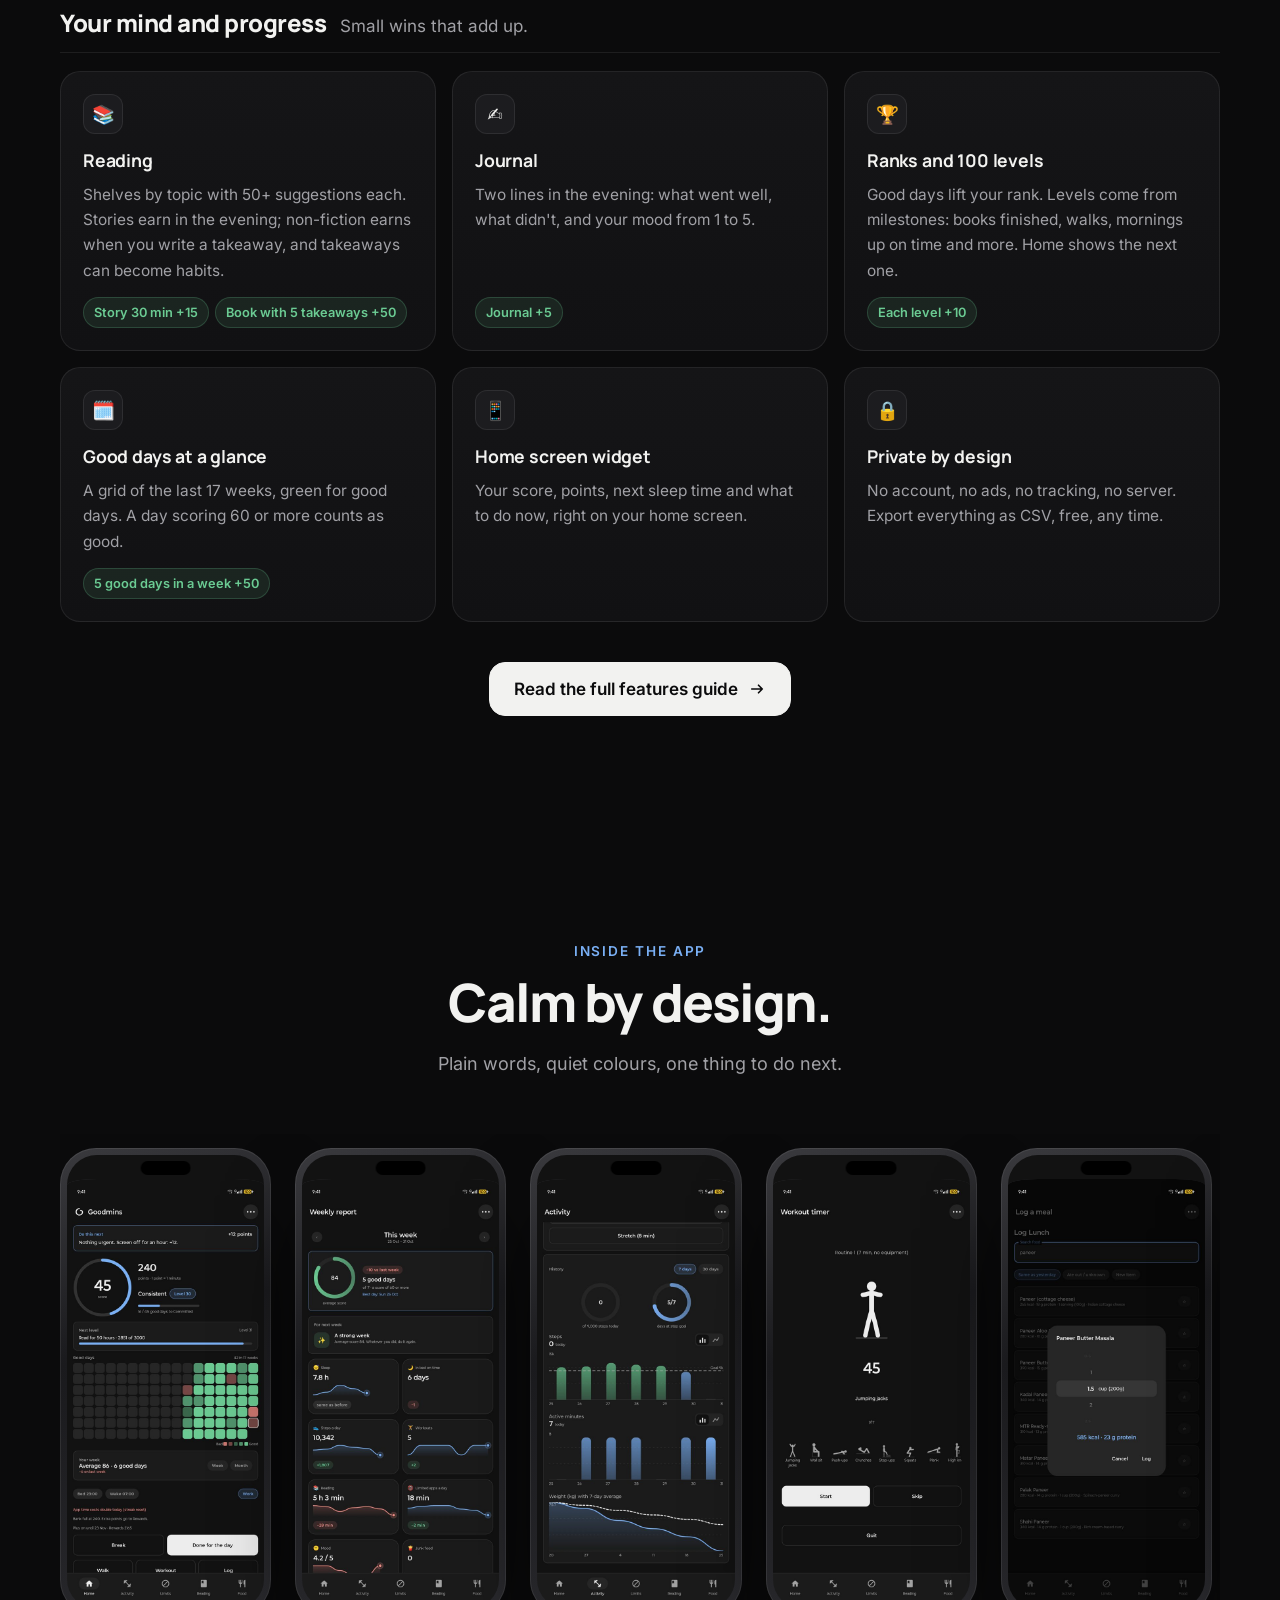
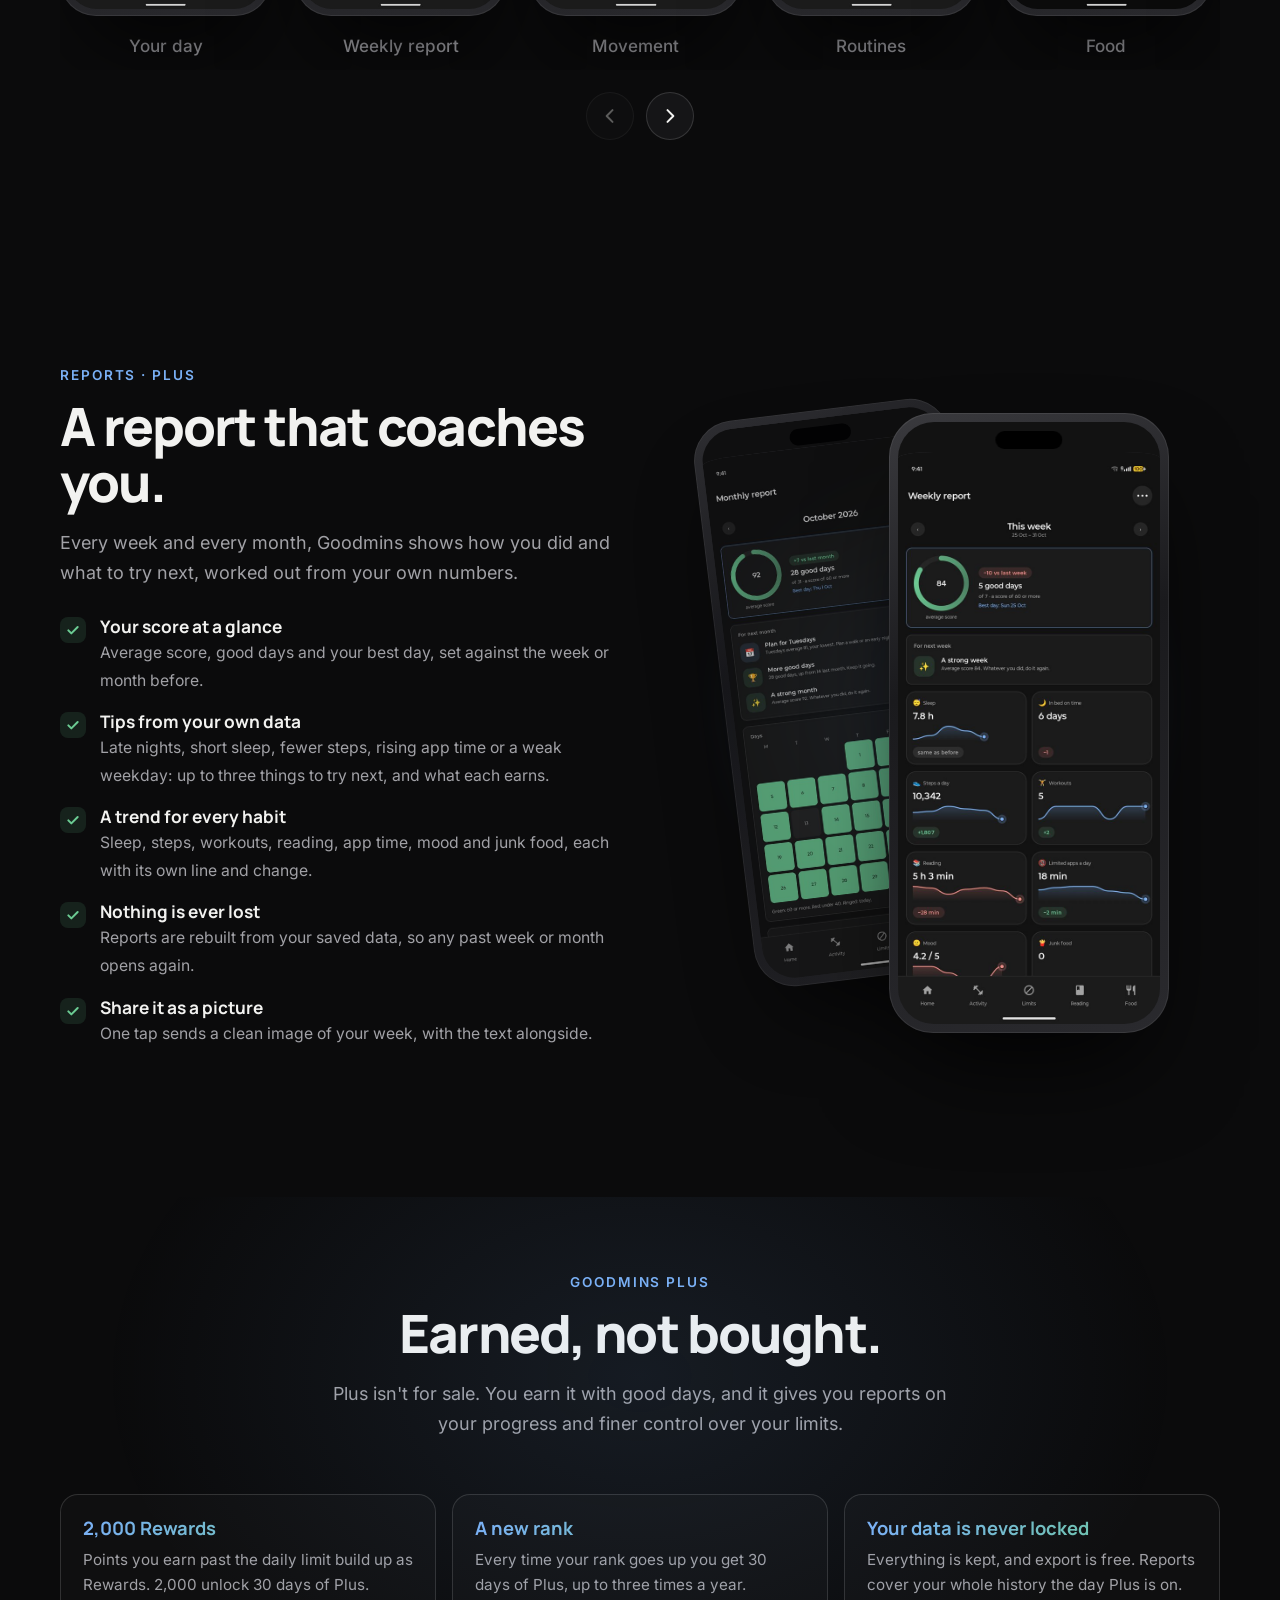
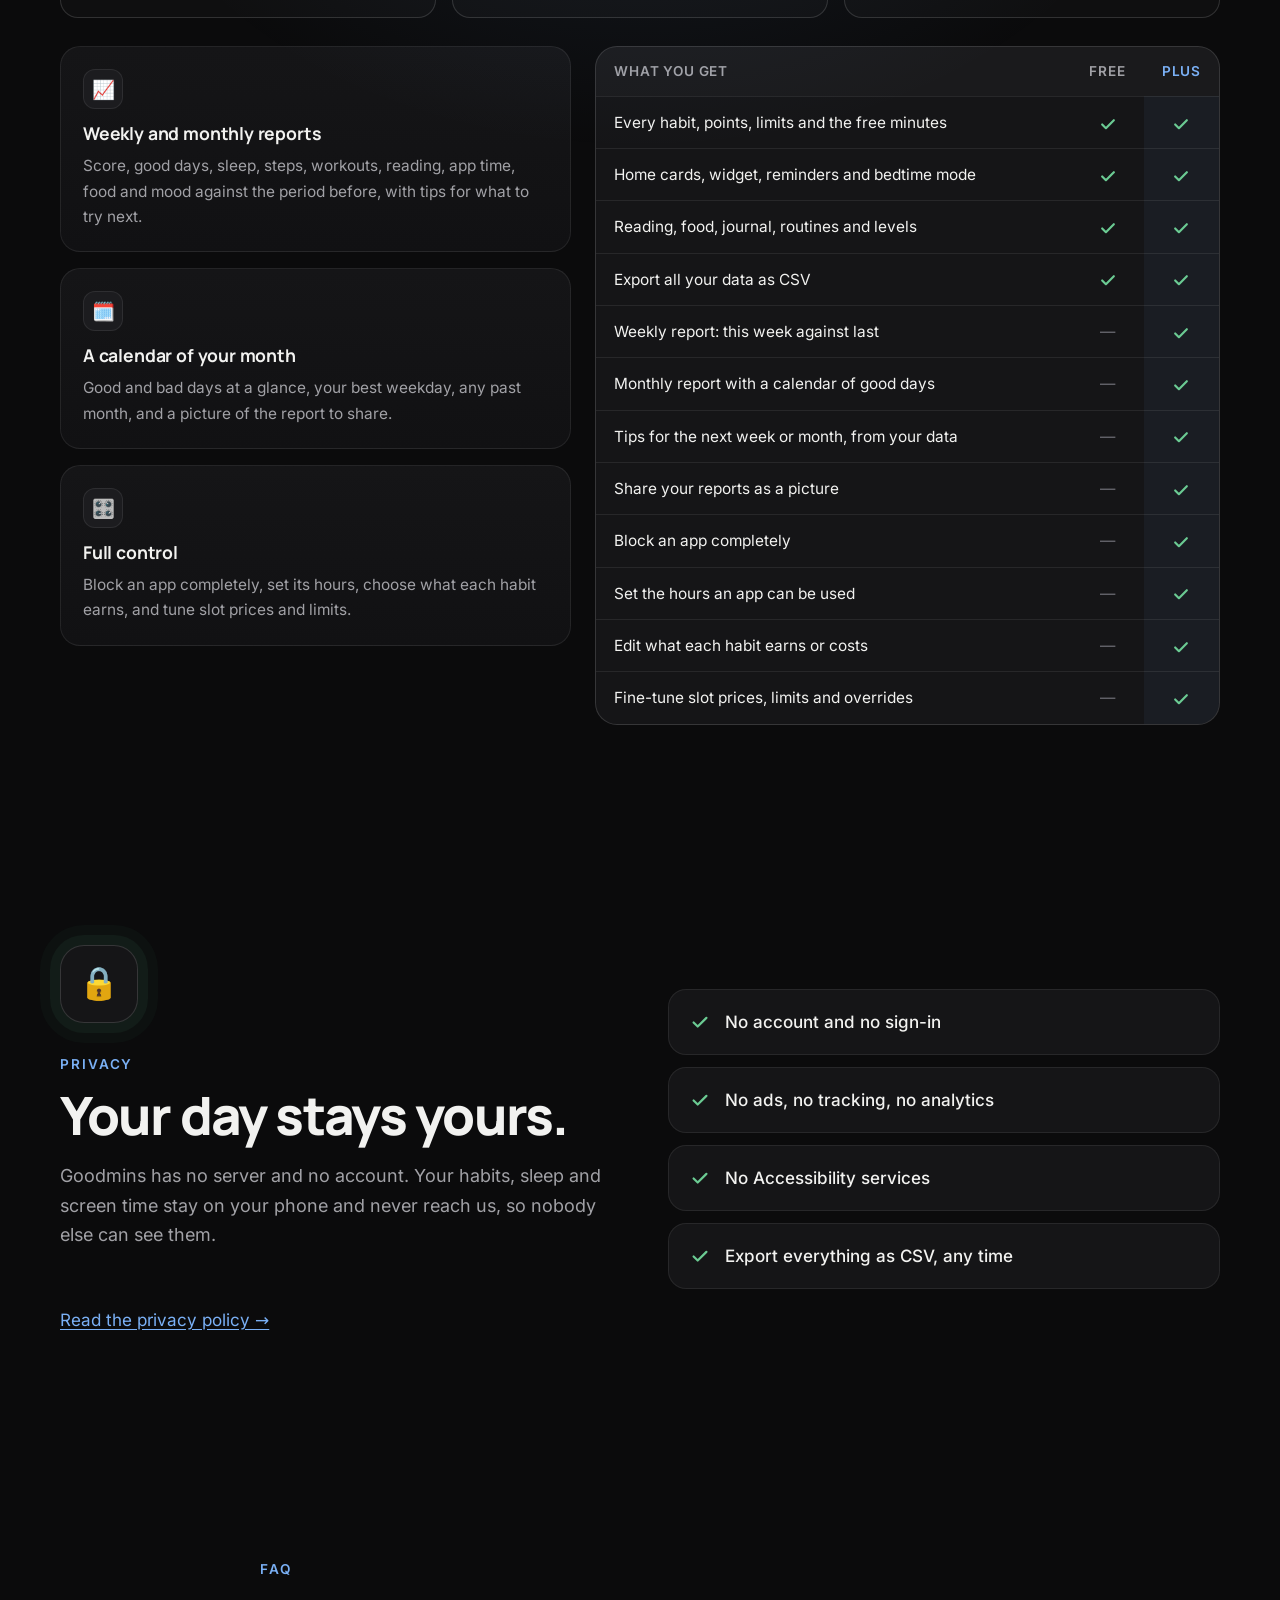
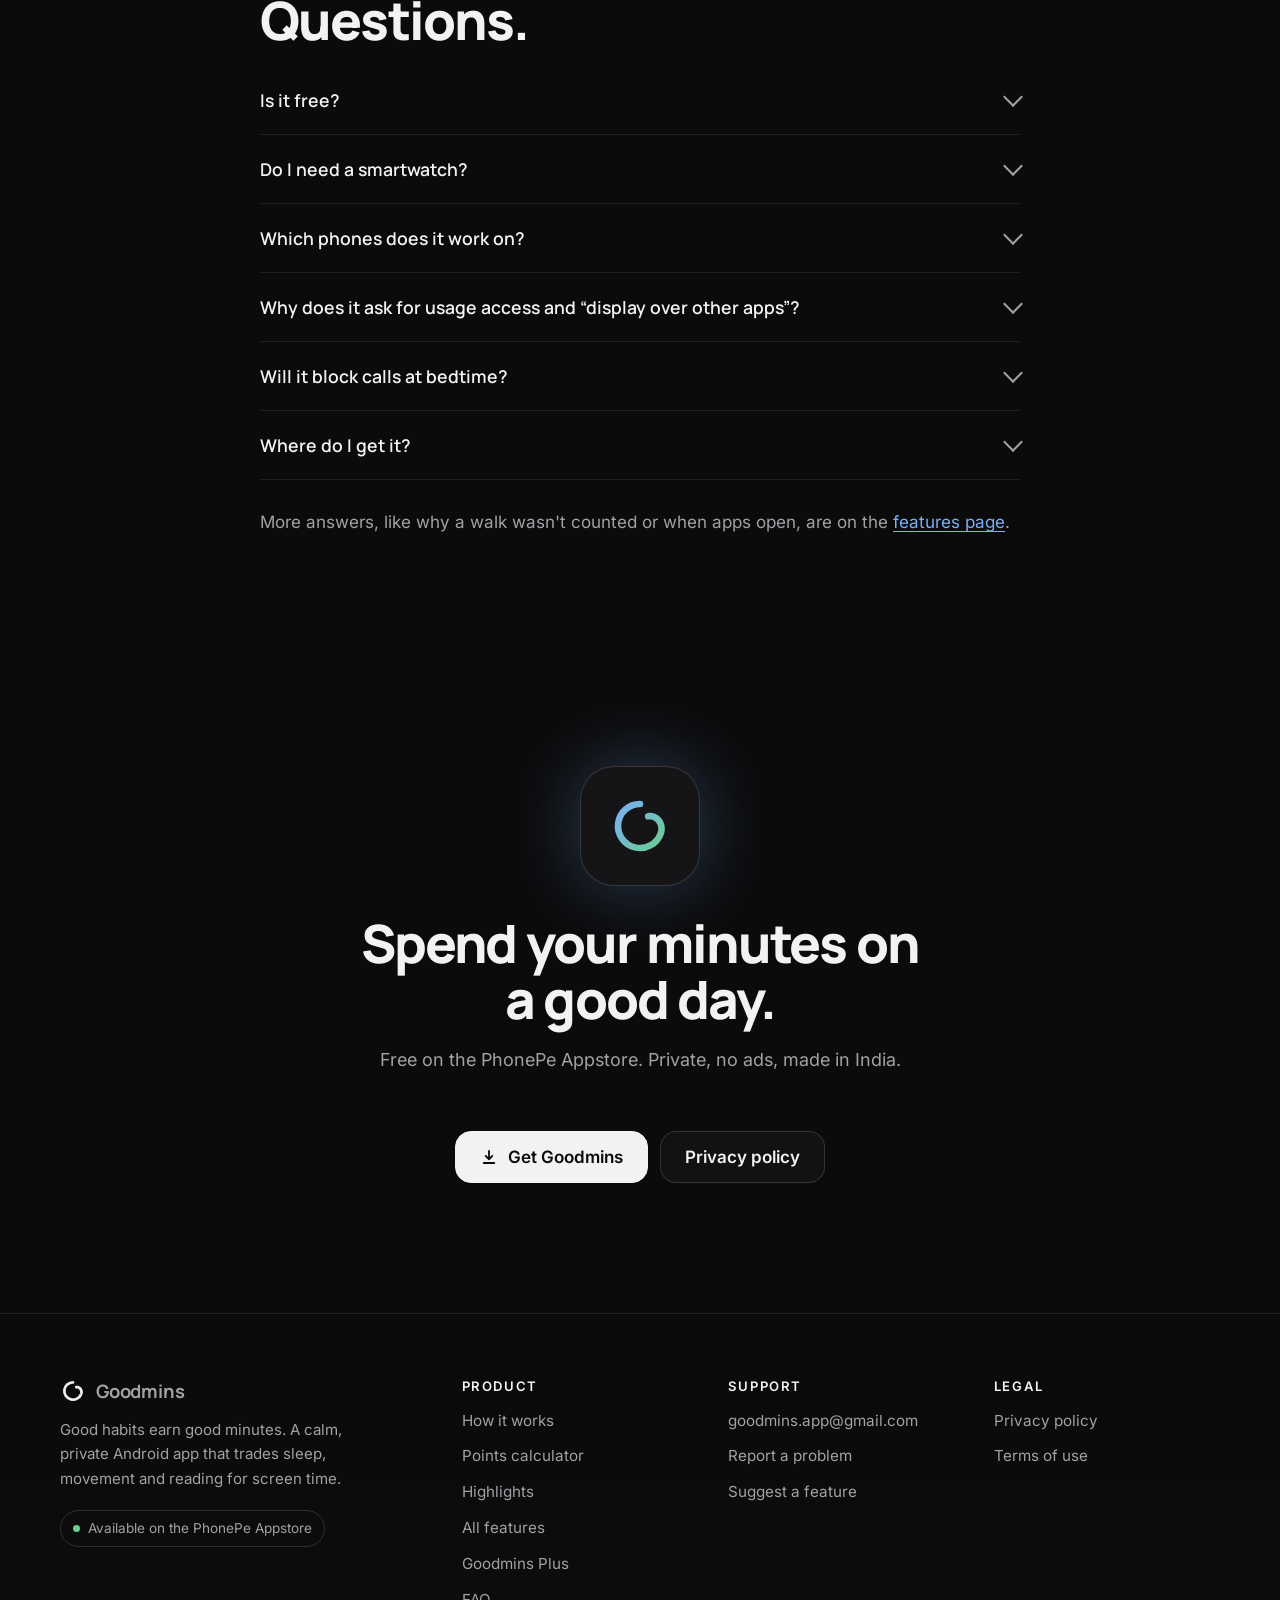
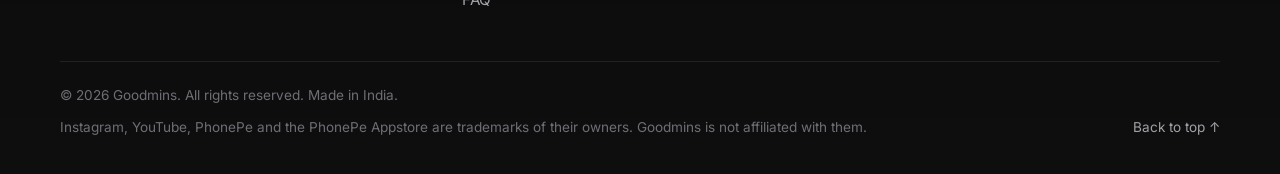
==== commit dac29740: "Phone menu on every page; reports showcase; gallery of the 1.0.3 screens; features page covers the p" ====
--- a/index.html
+++ b/index.html
@@ -36,7 +36,17 @@
       <a class="opt" href="#faq">FAQ</a>
       <a href="privacy.html">Privacy</a>
       <a class="pill" href="https://www.phonepeappstore.com/apps/productivity/goodmins/app.goodmins/?page=details&amp;id=app.goodmins" target="_blank" rel="noopener"><span class="dot"></span>Get the app</a>
+      <button class="menu-btn" type="button" aria-expanded="false" aria-controls="menu" aria-label="Menu"><span></span><span></span><span></span></button>
     </nav>
+  </div>
+  <div class="menu" id="menu" hidden>
+      <a href="#how">How it works</a>
+      <a href="features.html">All features</a>
+      <a href="#reports">Reports</a>
+      <a href="#plus">Goodmins Plus</a>
+      <a href="#faq">FAQ</a>
+      <a href="privacy.html">Privacy</a>
+      <a href="terms.html">Terms</a>
   </div>
 </header>
 
@@ -58,7 +68,7 @@
       </ul>
     </div>
     <div class="stage reveal" style="--i:2">
-      <div class="phone" id="tilt"><img src="img/home.webp" width="600" height="1251" alt="Goodmins home screen: today's score, points balance, good-days grid and quick actions" fetchpriority="high"></div>
+      <div class="phone" id="tilt"><img src="img/home.jpg" width="600" height="1308" alt="Goodmins home screen: today's score, points balance, good-days grid and quick actions" fetchpriority="high"></div>
       <div class="float f1" aria-hidden="true"><i>🌙</i>In bed on time <b class="up">+20</b></div>
       <div class="float f2" aria-hidden="true"><i>👟</i>20-min walk <b class="up">+30</b></div>
       <div class="float f3" aria-hidden="true"><i>📱</i>30 min Instagram <b class="down">−30</b></div>
@@ -253,15 +263,39 @@
       <p class="sub reveal" style="--i:2">Plain words, quiet colours, one thing to do next.</p>
     </div>
     <div class="gallery reveal" tabindex="0" aria-label="App screens, scroll sideways">
-      <figure><div class="phone"><img src="img/home.webp" width="600" height="1251" loading="lazy" alt="Home screen"></div><figcaption>Your day</figcaption></figure>
-      <figure><div class="phone"><img src="img/activity.webp" width="600" height="1251" loading="lazy" alt="Activity screen with routines and step history"></div><figcaption>Movement</figcaption></figure>
-      <figure><div class="phone"><img src="img/reading.webp" width="600" height="1251" loading="lazy" alt="Reading shelves"></div><figcaption>Reading</figcaption></figure>
-      <figure><div class="phone"><img src="img/food.webp" width="600" height="1251" loading="lazy" alt="Food log"></div><figcaption>Food and water</figcaption></figure>
+      <figure><div class="phone"><img src="img/home.jpg" width="600" height="1308" loading="lazy" alt="Home screen"></div><figcaption>Your day</figcaption></figure>
+      <figure><div class="phone"><img src="img/weekly.jpg" width="600" height="1308" loading="lazy" alt="Weekly report with score, tips and trends"></div><figcaption>Weekly report</figcaption></figure>
+      <figure><div class="phone"><img src="img/activity.jpg" width="600" height="1308" loading="lazy" alt="Activity history with rings and charts"></div><figcaption>Movement</figcaption></figure>
+      <figure><div class="phone"><img src="img/routine.jpg" width="600" height="1308" loading="lazy" alt="Routine timer with a figure for each move"></div><figcaption>Routines</figcaption></figure>
+      <figure><div class="phone"><img src="img/food.jpg" width="600" height="1308" loading="lazy" alt="Portion wheel when logging a meal"></div><figcaption>Food</figcaption></figure>
+      <figure><div class="phone"><img src="img/limit.jpg" width="600" height="1308" loading="lazy" alt="The screen over a limited app"></div><figcaption>App limits</figcaption></figure>
+      <figure><div class="phone"><img src="img/reading.jpg" width="600" height="1308" loading="lazy" alt="Reading shelves"></div><figcaption>Reading</figcaption></figure>
       <figure><div class="phone"><img src="img/night.webp" width="600" height="1251" loading="lazy" alt="Wind-down screen"></div><figcaption>Wind-down</figcaption></figure>
     </div>
     <div class="gallery-nav" hidden>
       <button class="arrow" type="button" data-dir="-1" aria-label="Previous screens"><svg viewBox="0 0 24 24" fill="none" stroke="currentColor" stroke-width="2.4" stroke-linecap="round" stroke-linejoin="round" aria-hidden="true"><path d="M15 5l-7 7 7 7"/></svg></button>
       <button class="arrow" type="button" data-dir="1" aria-label="Next screens"><svg viewBox="0 0 24 24" fill="none" stroke="currentColor" stroke-width="2.4" stroke-linecap="round" stroke-linejoin="round" aria-hidden="true"><path d="M9 5l7 7-7 7"/></svg></button>
+    </div>
+  </div>
+</section>
+
+<section id="reports" aria-labelledby="reports-title">
+  <div class="wrap reports">
+    <div class="reports-copy">
+      <span class="kicker reveal">Reports · Plus</span>
+      <h2 id="reports-title" class="reveal" style="--i:1">A report that coaches you.</h2>
+      <p class="sub reveal" style="--i:2">Every week and every month, Goodmins shows how you did and what to try next, worked out from your own numbers.</p>
+      <ul class="rlist">
+        <li class="reveal"><svg viewBox="0 0 24 24" aria-hidden="true"><path d="M5 12.5l4.5 4.5L19 7.5"/></svg><div><b>Your score at a glance</b><span>Average score, good days and your best day, set against the week or month before.</span></div></li>
+        <li class="reveal" style="--i:1"><svg viewBox="0 0 24 24" aria-hidden="true"><path d="M5 12.5l4.5 4.5L19 7.5"/></svg><div><b>Tips from your own data</b><span>Late nights, short sleep, fewer steps, rising app time or a weak weekday: up to three things to try next, and what each earns.</span></div></li>
+        <li class="reveal" style="--i:2"><svg viewBox="0 0 24 24" aria-hidden="true"><path d="M5 12.5l4.5 4.5L19 7.5"/></svg><div><b>A trend for every habit</b><span>Sleep, steps, workouts, reading, app time, mood and junk food, each with its own line and change.</span></div></li>
+        <li class="reveal" style="--i:3"><svg viewBox="0 0 24 24" aria-hidden="true"><path d="M5 12.5l4.5 4.5L19 7.5"/></svg><div><b>Nothing is ever lost</b><span>Reports are rebuilt from your saved data, so any past week or month opens again.</span></div></li>
+        <li class="reveal" style="--i:4"><svg viewBox="0 0 24 24" aria-hidden="true"><path d="M5 12.5l4.5 4.5L19 7.5"/></svg><div><b>Share it as a picture</b><span>One tap sends a clean image of your week, with the text alongside.</span></div></li>
+      </ul>
+    </div>
+    <div class="reports-shots reveal" style="--i:1">
+      <div class="phone back"><img src="img/monthly.jpg" width="600" height="1308" loading="lazy" alt="Monthly report with a calendar of good days"></div>
+      <div class="phone front"><img src="img/weekly.jpg" width="600" height="1308" loading="lazy" alt="Weekly report: score dial, tips for next week and metric tiles with trends"></div>
     </div>
   </div>
 </section>
@@ -280,8 +314,8 @@
     </div>
     <div class="plus-grid">
       <div class="plus-benefits">
-        <article class="pb reveal"><div class="ficon" aria-hidden="true">📈</div><h4>Weekly and monthly reports</h4><p>Score, good days, sleep, steps, workouts, reading, app time, food and mood, each set against the week or month before.</p></article>
-        <article class="pb reveal" style="--i:1"><div class="ficon" aria-hidden="true">🗓️</div><h4>A calendar of your month</h4><p>See good and bad days at a glance, find your best day, and share the report.</p></article>
+        <article class="pb reveal"><div class="ficon" aria-hidden="true">📈</div><h4>Weekly and monthly reports</h4><p>Score, good days, sleep, steps, workouts, reading, app time, food and mood against the period before, with tips for what to try next.</p></article>
+        <article class="pb reveal" style="--i:1"><div class="ficon" aria-hidden="true">🗓️</div><h4>A calendar of your month</h4><p>Good and bad days at a glance, your best weekday, any past month, and a picture of the report to share.</p></article>
         <article class="pb reveal" style="--i:2"><div class="ficon" aria-hidden="true">🎛️</div><h4>Full control</h4><p>Block an app completely, set its hours, choose what each habit earns, and tune slot prices and limits.</p></article>
       </div>
       <div class="compare reveal" style="--i:1">
@@ -294,7 +328,8 @@
           <tr><td>Export all your data as CSV</td><td><svg viewBox="0 0 24 24" class="yes" aria-label="Included"><path d="M5 12.5l4.5 4.5L19 7.5"/></svg></td><td><svg viewBox="0 0 24 24" class="yes" aria-label="Included"><path d="M5 12.5l4.5 4.5L19 7.5"/></svg></td></tr>
           <tr><td>Weekly report: this week against last</td><td><span class="no" aria-label="Not included">—</span></td><td><svg viewBox="0 0 24 24" class="yes" aria-label="Included"><path d="M5 12.5l4.5 4.5L19 7.5"/></svg></td></tr>
           <tr><td>Monthly report with a calendar of good days</td><td><span class="no" aria-label="Not included">—</span></td><td><svg viewBox="0 0 24 24" class="yes" aria-label="Included"><path d="M5 12.5l4.5 4.5L19 7.5"/></svg></td></tr>
-          <tr><td>Share your reports</td><td><span class="no" aria-label="Not included">—</span></td><td><svg viewBox="0 0 24 24" class="yes" aria-label="Included"><path d="M5 12.5l4.5 4.5L19 7.5"/></svg></td></tr>
+          <tr><td>Tips for the next week or month, from your data</td><td><span class="no" aria-label="Not included">—</span></td><td><svg viewBox="0 0 24 24" class="yes" aria-label="Included"><path d="M5 12.5l4.5 4.5L19 7.5"/></svg></td></tr>
+          <tr><td>Share your reports as a picture</td><td><span class="no" aria-label="Not included">—</span></td><td><svg viewBox="0 0 24 24" class="yes" aria-label="Included"><path d="M5 12.5l4.5 4.5L19 7.5"/></svg></td></tr>
           <tr><td>Block an app completely</td><td><span class="no" aria-label="Not included">—</span></td><td><svg viewBox="0 0 24 24" class="yes" aria-label="Included"><path d="M5 12.5l4.5 4.5L19 7.5"/></svg></td></tr>
           <tr><td>Set the hours an app can be used</td><td><span class="no" aria-label="Not included">—</span></td><td><svg viewBox="0 0 24 24" class="yes" aria-label="Included"><path d="M5 12.5l4.5 4.5L19 7.5"/></svg></td></tr>
           <tr><td>Edit what each habit earns or costs</td><td><span class="no" aria-label="Not included">—</span></td><td><svg viewBox="0 0 24 24" class="yes" aria-label="Included"><path d="M5 12.5l4.5 4.5L19 7.5"/></svg></td></tr>
--- a/style.css
+++ b/style.css
@@ -355,6 +355,35 @@
 .all-link .btn, .fx-ask .btn { height: auto; min-height: 52px; padding-block: 12px; text-align: center; }
 .faq-more { margin: 28px 0 0; color: var(--dim); }
 
+/* Phone menu: a button in the header opens a panel of links (below 960px, where the nav links hide) */
+.menu-btn { display: none; width: 42px; height: 42px; border-radius: 12px; border: 1px solid var(--line-2); background: rgba(255,255,255,.03); cursor: pointer;
+  flex-direction: column; align-items: center; justify-content: center; gap: 5px; padding: 0; }
+.menu-btn span { display: block; width: 18px; height: 2px; border-radius: 2px; background: var(--text); transition: transform .3s var(--ease), opacity .2s; }
+.menu-btn[aria-expanded="true"] span:nth-child(1) { transform: translateY(7px) rotate(45deg); }
+.menu-btn[aria-expanded="true"] span:nth-child(2) { opacity: 0; }
+.menu-btn[aria-expanded="true"] span:nth-child(3) { transform: translateY(-7px) rotate(-45deg); }
+.menu { position: absolute; top: 100%; left: 0; right: 0; padding: 10px 20px 22px; display: grid; gap: 2px;
+  background: rgba(11,11,12,.96); backdrop-filter: saturate(1.5) blur(16px); border-bottom: 1px solid var(--line); animation: drop .3s var(--ease); }
+.menu[hidden] { display: none; }
+.menu a { color: var(--text); text-decoration: none; font: 600 1.15rem var(--display); padding: 13px 4px; border-bottom: 1px solid var(--line); }
+.menu a:last-child { border-bottom: 0; }
+@keyframes drop { from { opacity: 0; transform: translateY(-8px); } }
+.top.open { background: rgba(11,11,12,.96); border-color: var(--line); }
+
+/* Reports showcase */
+.reports { display: grid; grid-template-columns: 1fr 1fr; gap: 56px; align-items: center; }
+.reports .sub { margin-bottom: 28px; }
+.rlist { list-style: none; margin: 0; padding: 0; display: grid; gap: 16px; }
+.rlist li { display: flex; gap: 14px; align-items: flex-start; }
+.rlist svg { flex: none; width: 26px; height: 26px; padding: 5px; border-radius: 8px; background: rgba(107,203,147,.12); fill: none; stroke: var(--green); stroke-width: 3; stroke-linecap: round; stroke-linejoin: round; margin-top: 2px; }
+.rlist b { display: block; font: 700 1.08rem var(--display); }
+.rlist span { color: var(--dim); font-size: .98rem; }
+.reports-shots { position: relative; height: 640px; }
+.reports-shots::before { content: ""; position: absolute; inset: 10% 5%; border-radius: 50%; background: radial-gradient(circle, rgba(122,176,245,.28), transparent 65%); filter: blur(30px); }
+.reports-shots .phone { position: absolute; width: 280px; top: 0; }
+.reports-shots .front { left: 40%; top: 30px; }
+.reports-shots .back { left: 8%; transform: rotate(-7deg) scale(.92); opacity: .75; }
+
 /* Responsive */
 @media (max-width: 960px) {
   .hero .wrap, .private, .calc { grid-template-columns: 1fr; }
@@ -368,7 +397,10 @@
   .tile, .tile.wide, .tile.xl { grid-column: span 2; }
   .tile.half { grid-column: span 2; }
   nav a.opt { display: none; }
+  .menu-btn { display: inline-flex; }
   section { padding: 84px 0; }
+  .reports { grid-template-columns: 1fr; gap: 32px; }
+  .reports-shots { height: 560px; max-width: 520px; width: 100%; margin: 0 auto; }
   .fx { grid-template-columns: 1fr; gap: 0; }
   .fx-toc { position: sticky; top: 68px; z-index: 5; max-height: none; overflow-x: auto; overflow-y: hidden; margin: 0 -20px 28px; padding: 10px 20px; background: rgba(11,11,12,.88); backdrop-filter: blur(12px); border-bottom: 1px solid var(--line); scrollbar-width: none; }
   .fx-toc::-webkit-scrollbar { display: none; }
@@ -394,6 +426,10 @@
   .btn { width: 100%; }
   nav { gap: 16px; }
   .top nav a:not(.pill) { display: none; }
+  .reports-shots { height: 470px; }
+  .reports-shots .phone { width: 220px; }
+  .reports-shots .front { left: auto; right: 2%; }
+  .reports-shots .back { left: 0; }
   .fx-toc { margin-inline: -16px; padding-inline: 16px; }
   article.fx-item { padding: 20px 18px; }
   .fx-table th, .fx-table td { padding: 10px 12px; }
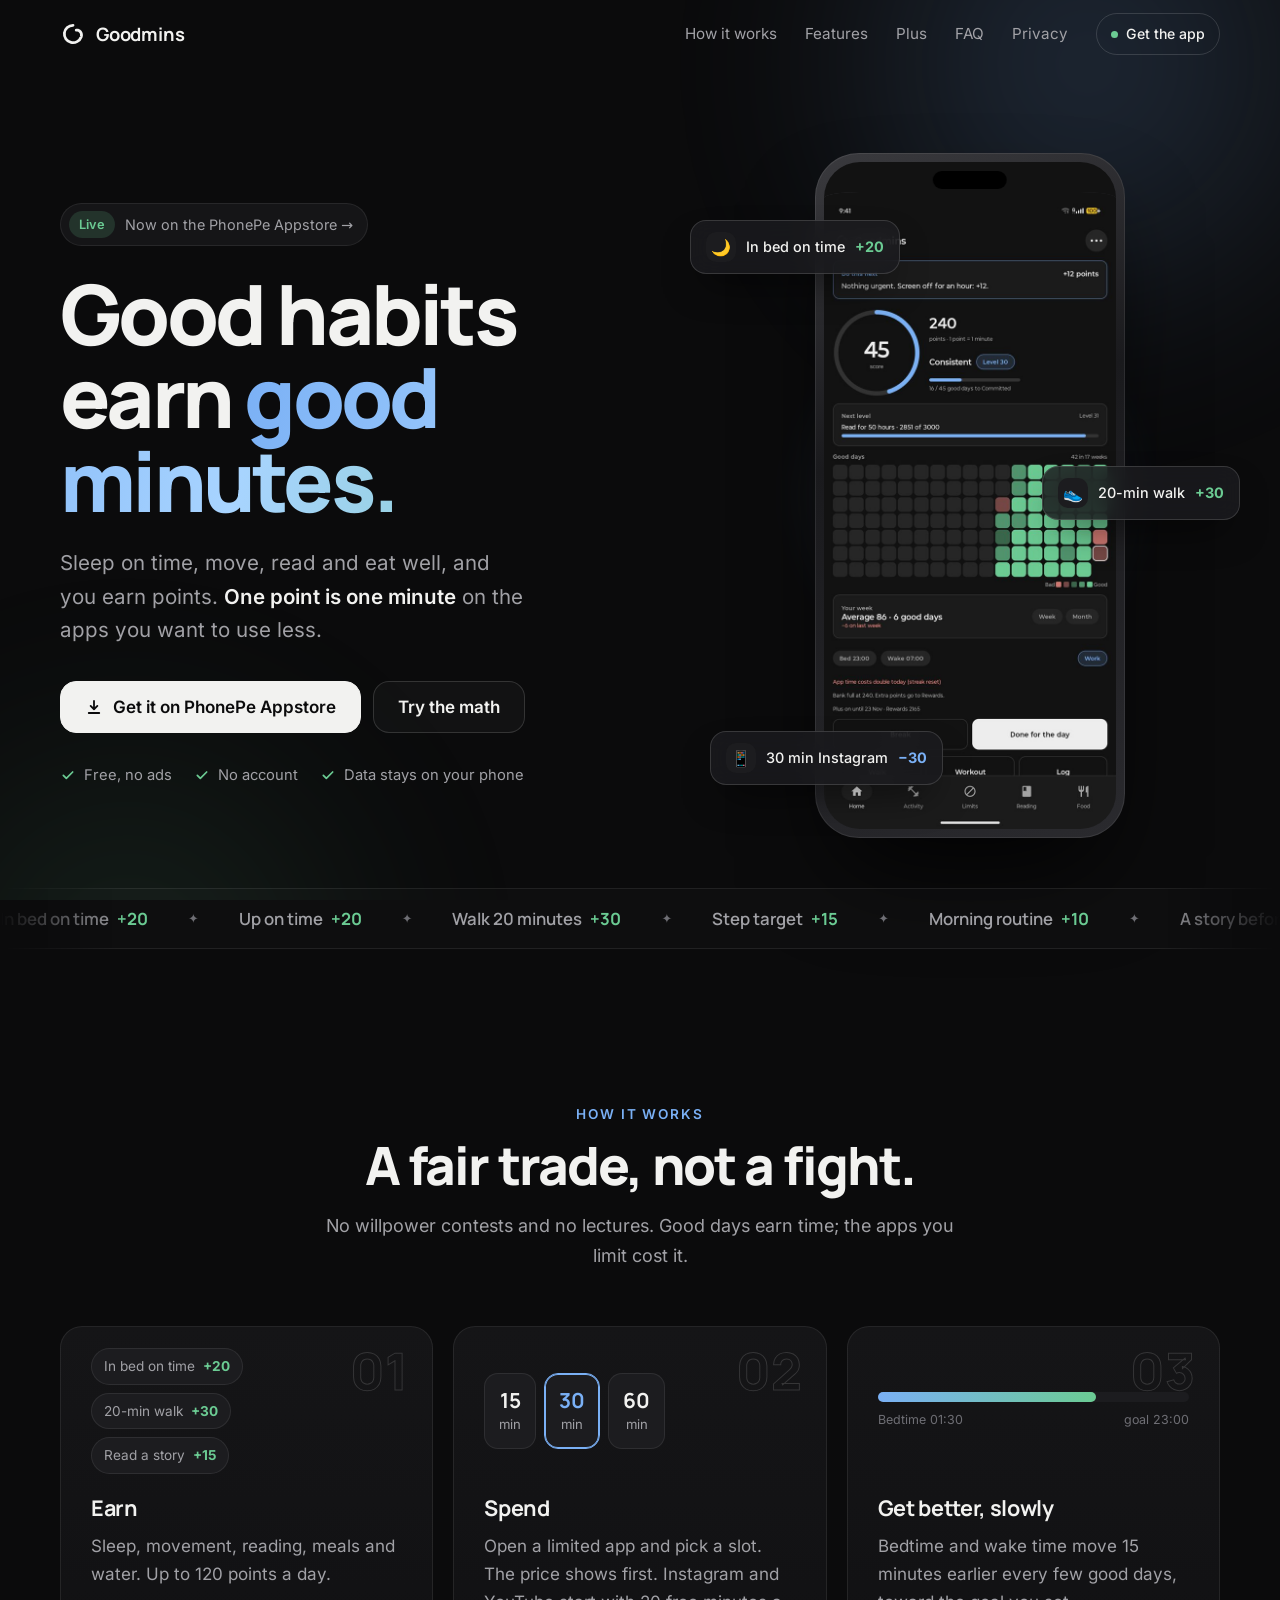
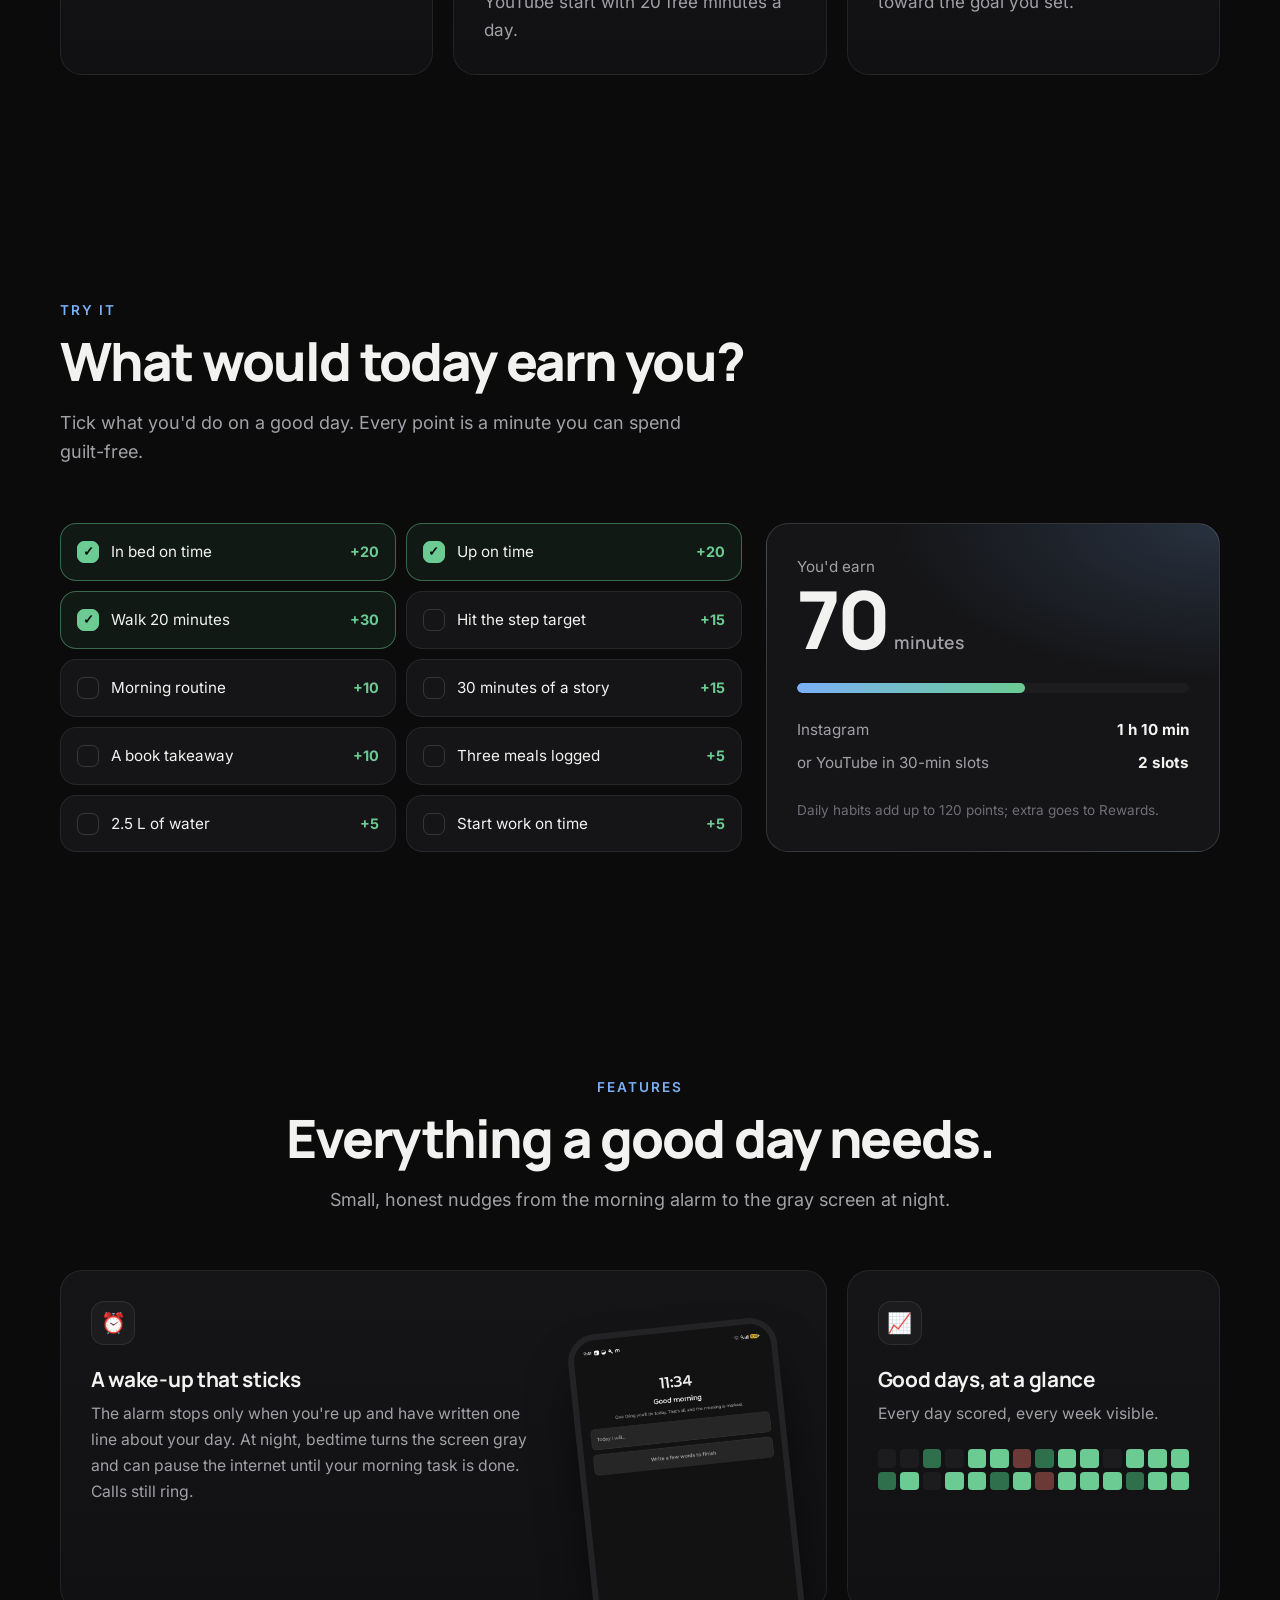
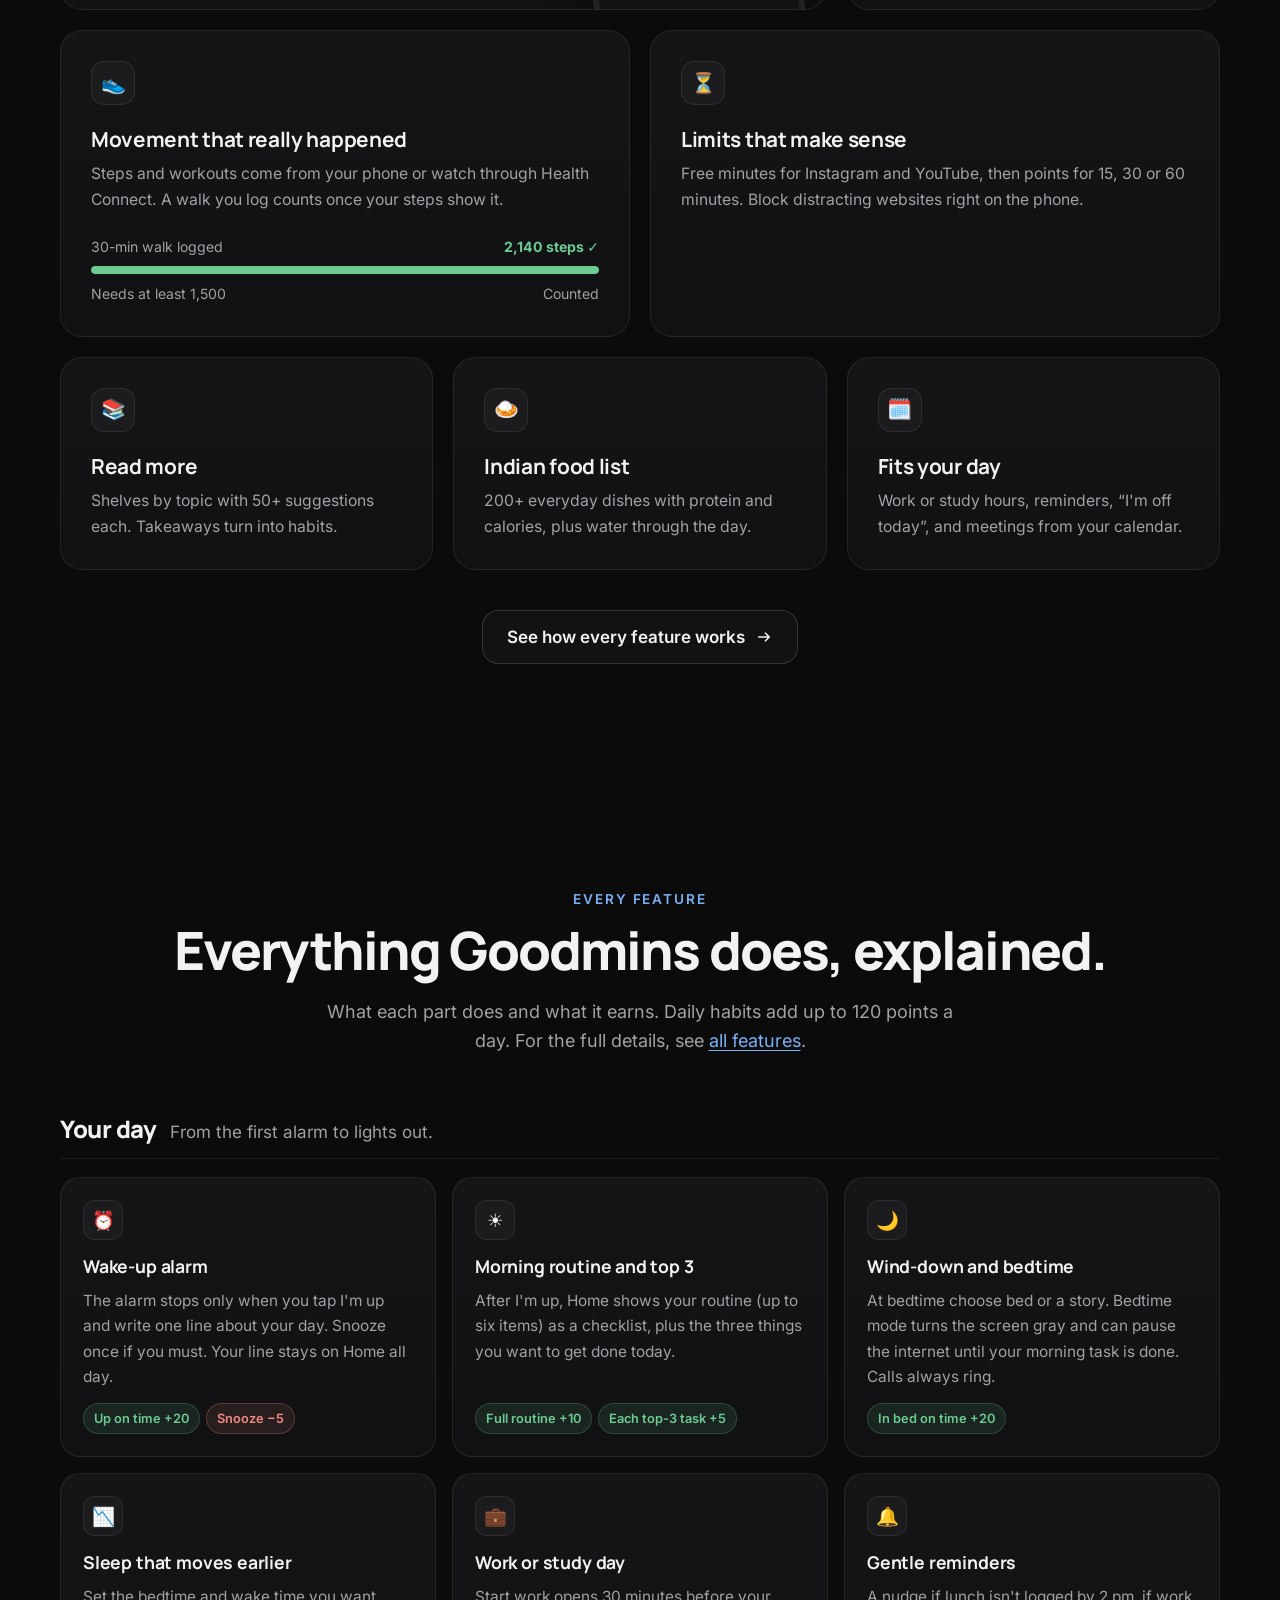
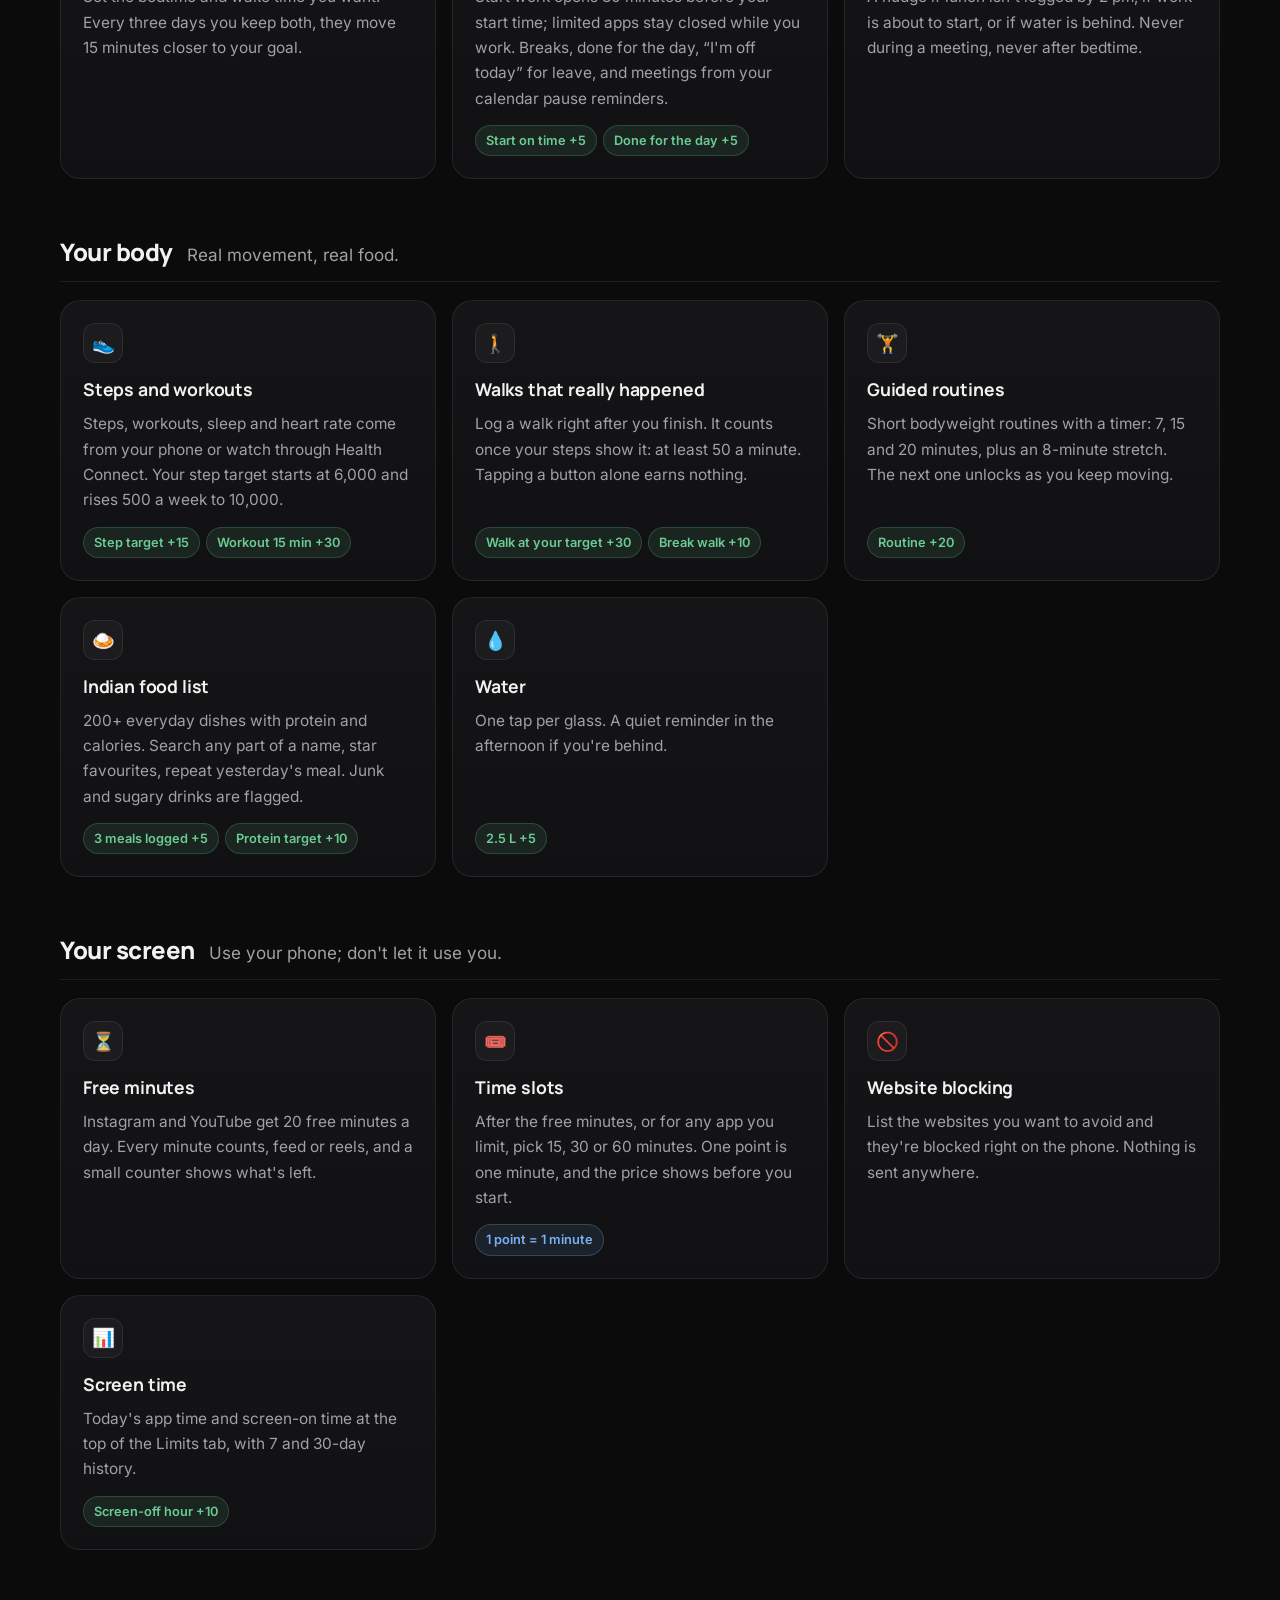
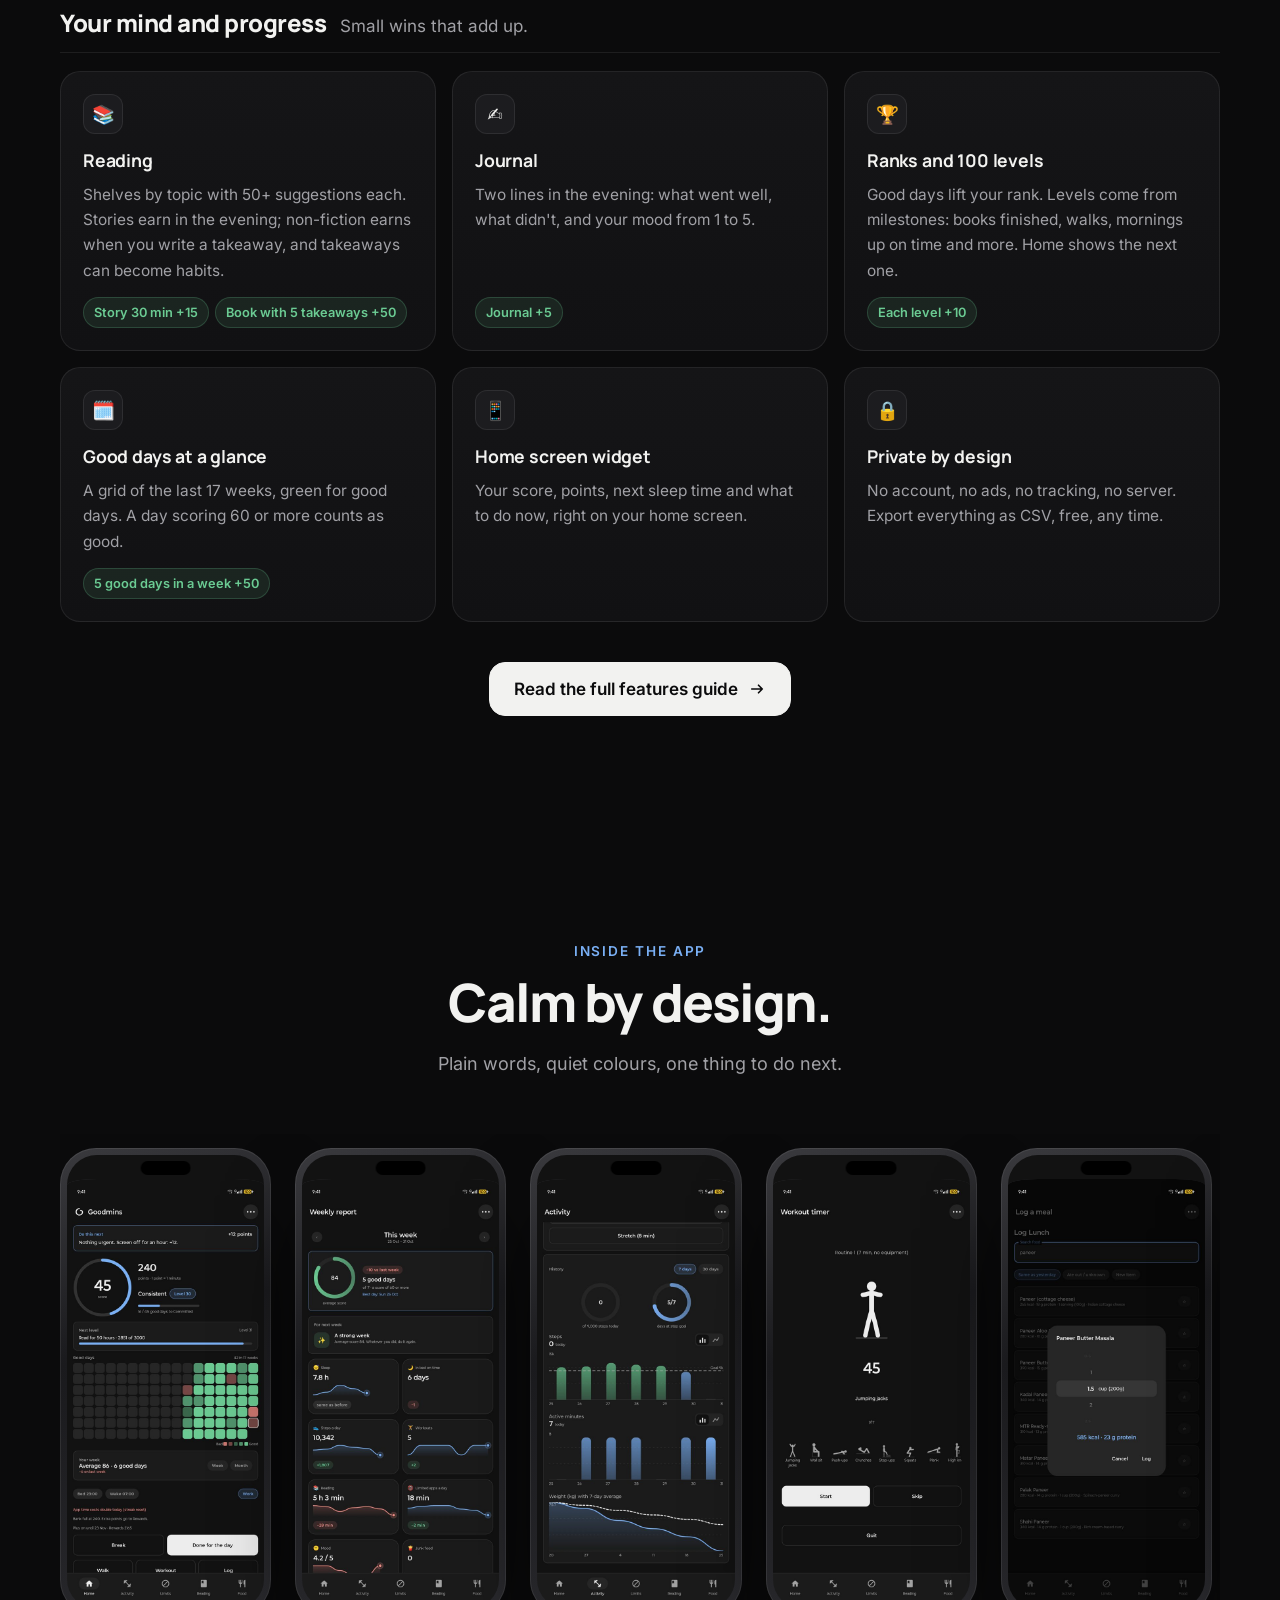
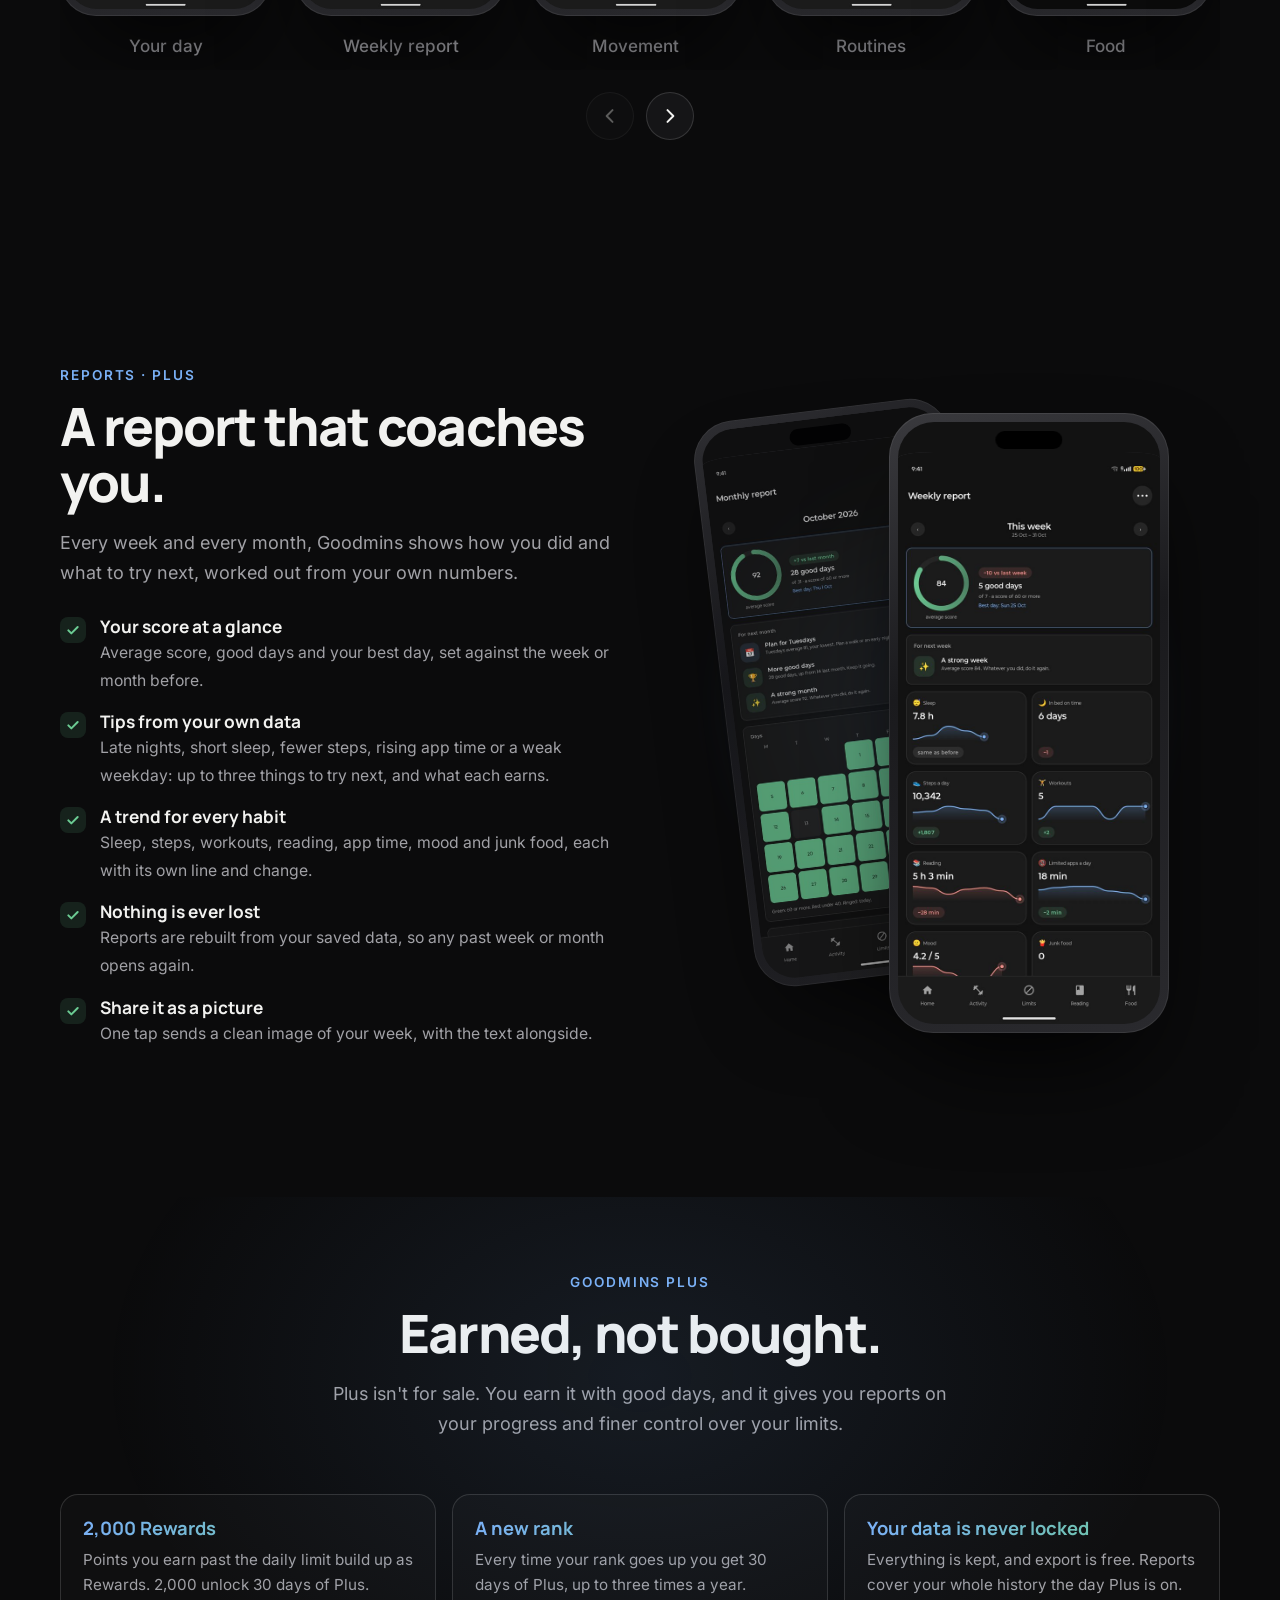
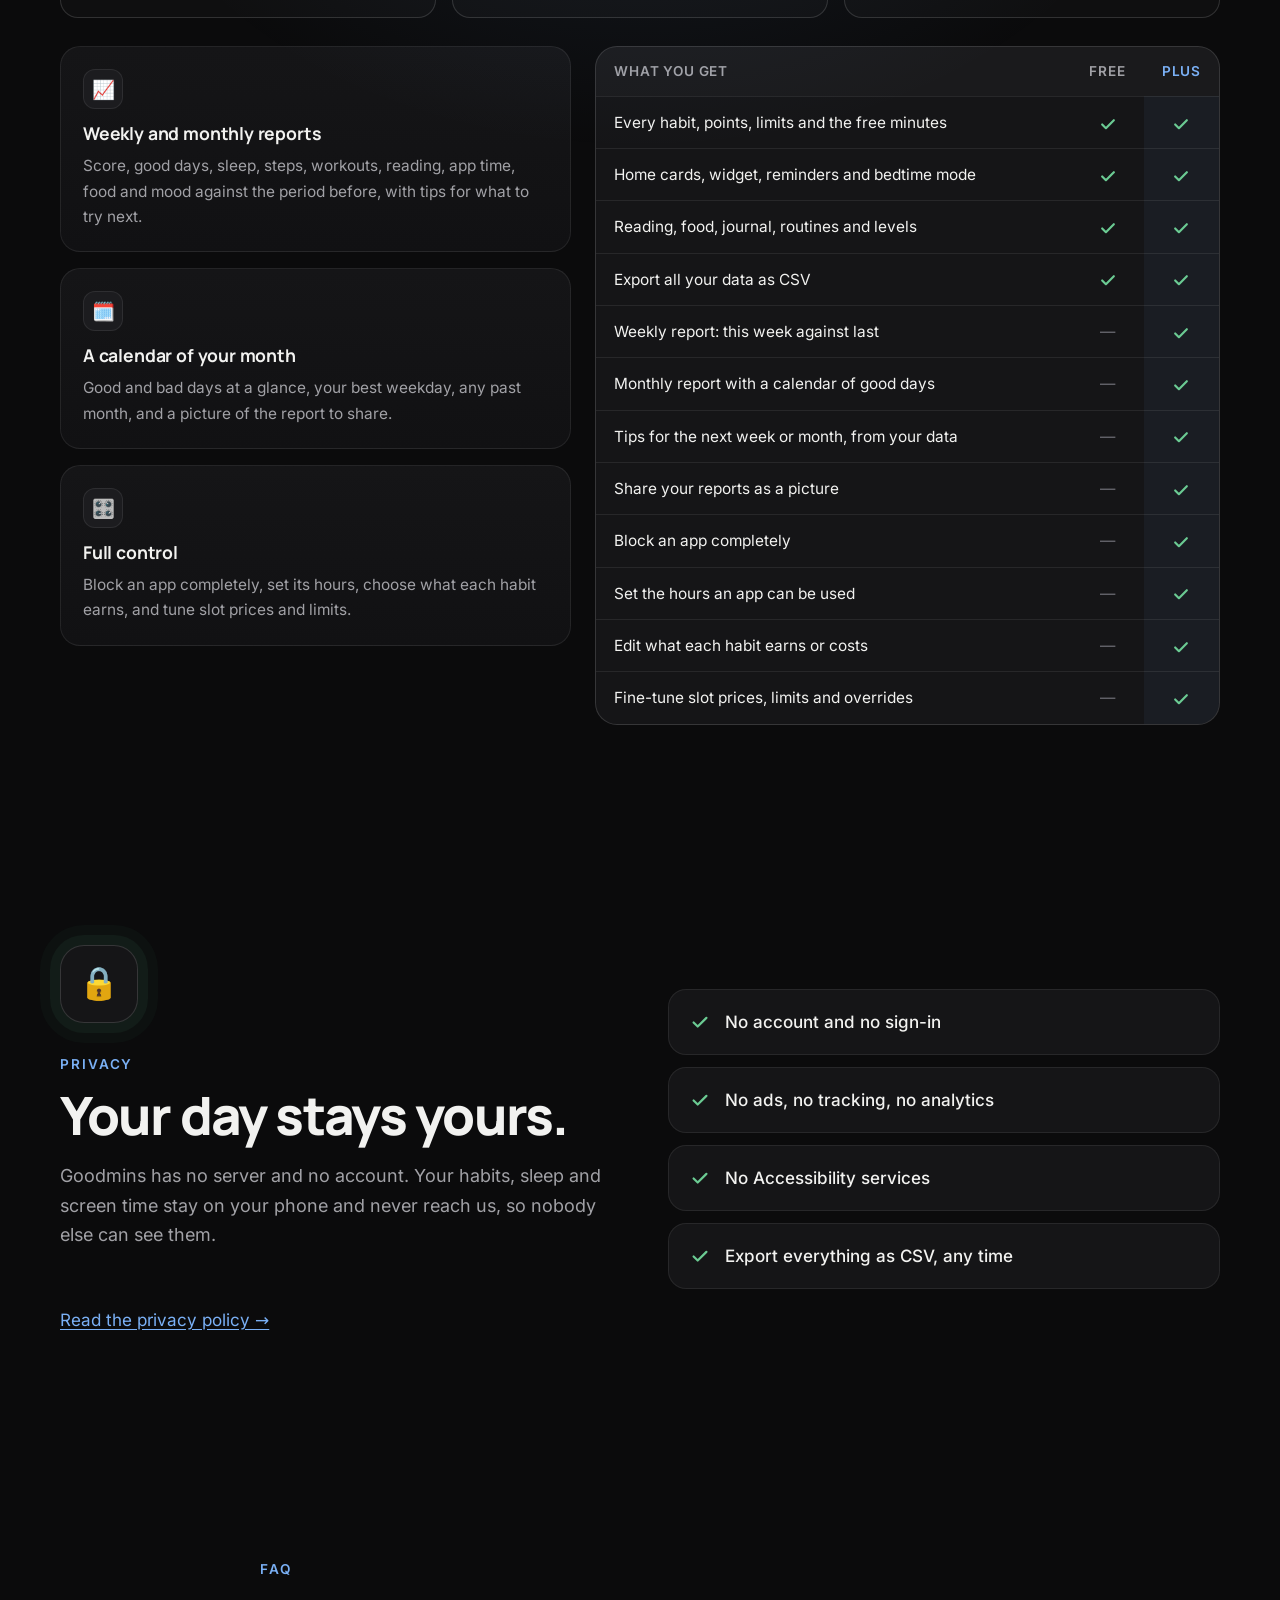
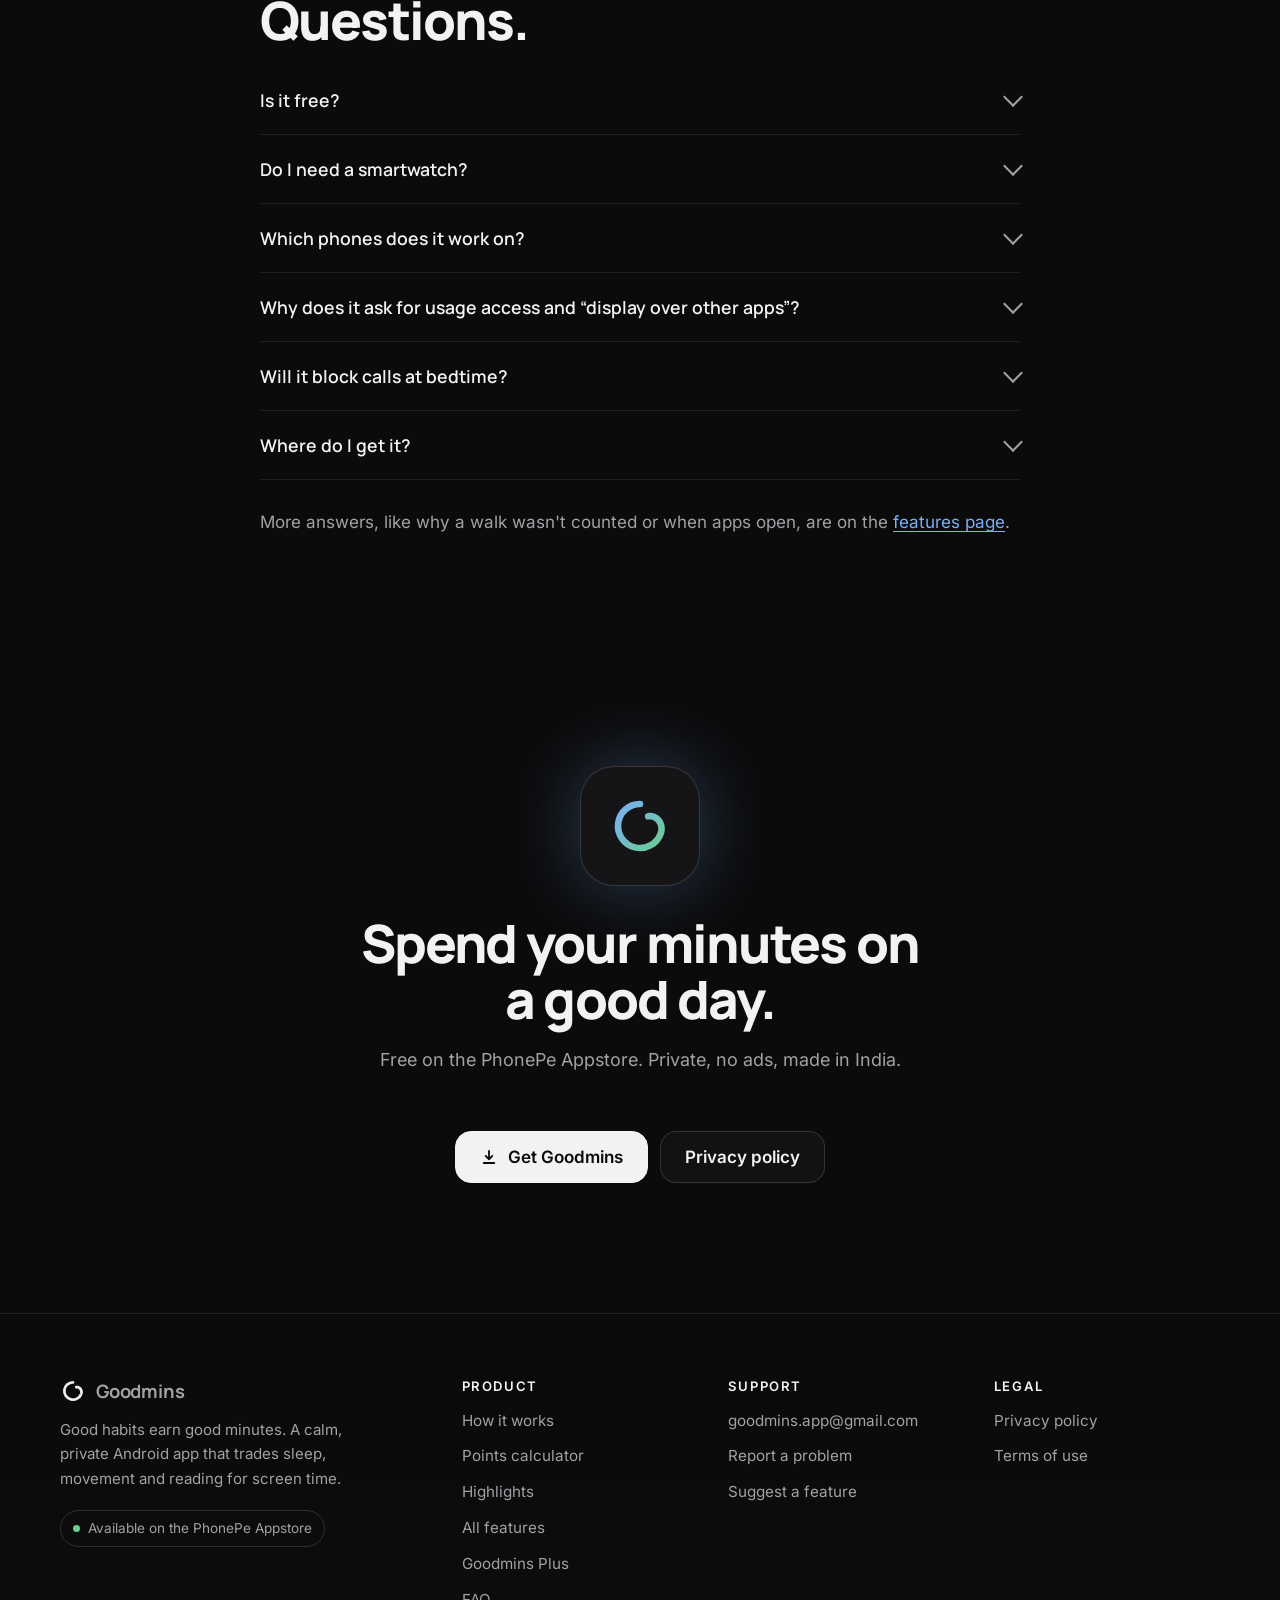
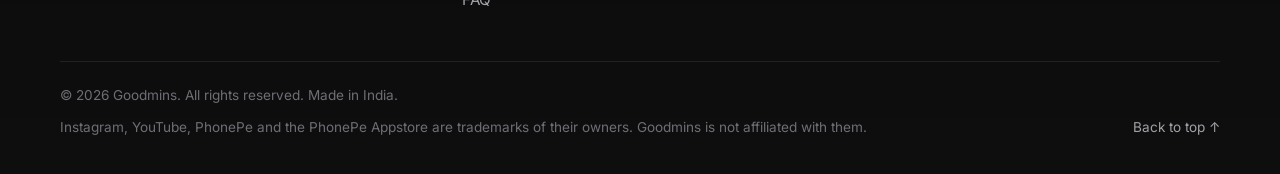
==== commit f8131dfc: "Wind-down and wake screens from the current app" ====
--- a/index.html
+++ b/index.html
@@ -157,7 +157,7 @@
         <div class="icon" aria-hidden="true">⏰</div>
         <h3>A wake-up that sticks</h3>
         <p>The alarm stops only when you're up and have written one line about your day. At night, bedtime turns the screen gray and can pause the internet until your morning task is done. Calls still ring.</p>
-        <img class="shot" src="img/wake.webp" width="600" height="1251" loading="lazy" alt="Wake screen">
+        <img class="shot" src="img/wake.jpg" width="600" height="1308" loading="lazy" alt="Wake screen">
       </article>
       <article class="tile half reveal" style="--i:1">
         <div class="icon" aria-hidden="true">📈</div>
@@ -270,7 +270,7 @@
       <figure><div class="phone"><img src="img/food.jpg" width="600" height="1308" loading="lazy" alt="Portion wheel when logging a meal"></div><figcaption>Food</figcaption></figure>
       <figure><div class="phone"><img src="img/limit.jpg" width="600" height="1308" loading="lazy" alt="The screen over a limited app"></div><figcaption>App limits</figcaption></figure>
       <figure><div class="phone"><img src="img/reading.jpg" width="600" height="1308" loading="lazy" alt="Reading shelves"></div><figcaption>Reading</figcaption></figure>
-      <figure><div class="phone"><img src="img/night.webp" width="600" height="1251" loading="lazy" alt="Wind-down screen"></div><figcaption>Wind-down</figcaption></figure>
+      <figure><div class="phone"><img src="img/night.jpg" width="600" height="1308" loading="lazy" alt="Wind-down screen"></div><figcaption>Wind-down</figcaption></figure>
     </div>
     <div class="gallery-nav" hidden>
       <button class="arrow" type="button" data-dir="-1" aria-label="Previous screens"><svg viewBox="0 0 24 24" fill="none" stroke="currentColor" stroke-width="2.4" stroke-linecap="round" stroke-linejoin="round" aria-hidden="true"><path d="M15 5l-7 7 7 7"/></svg></button>
